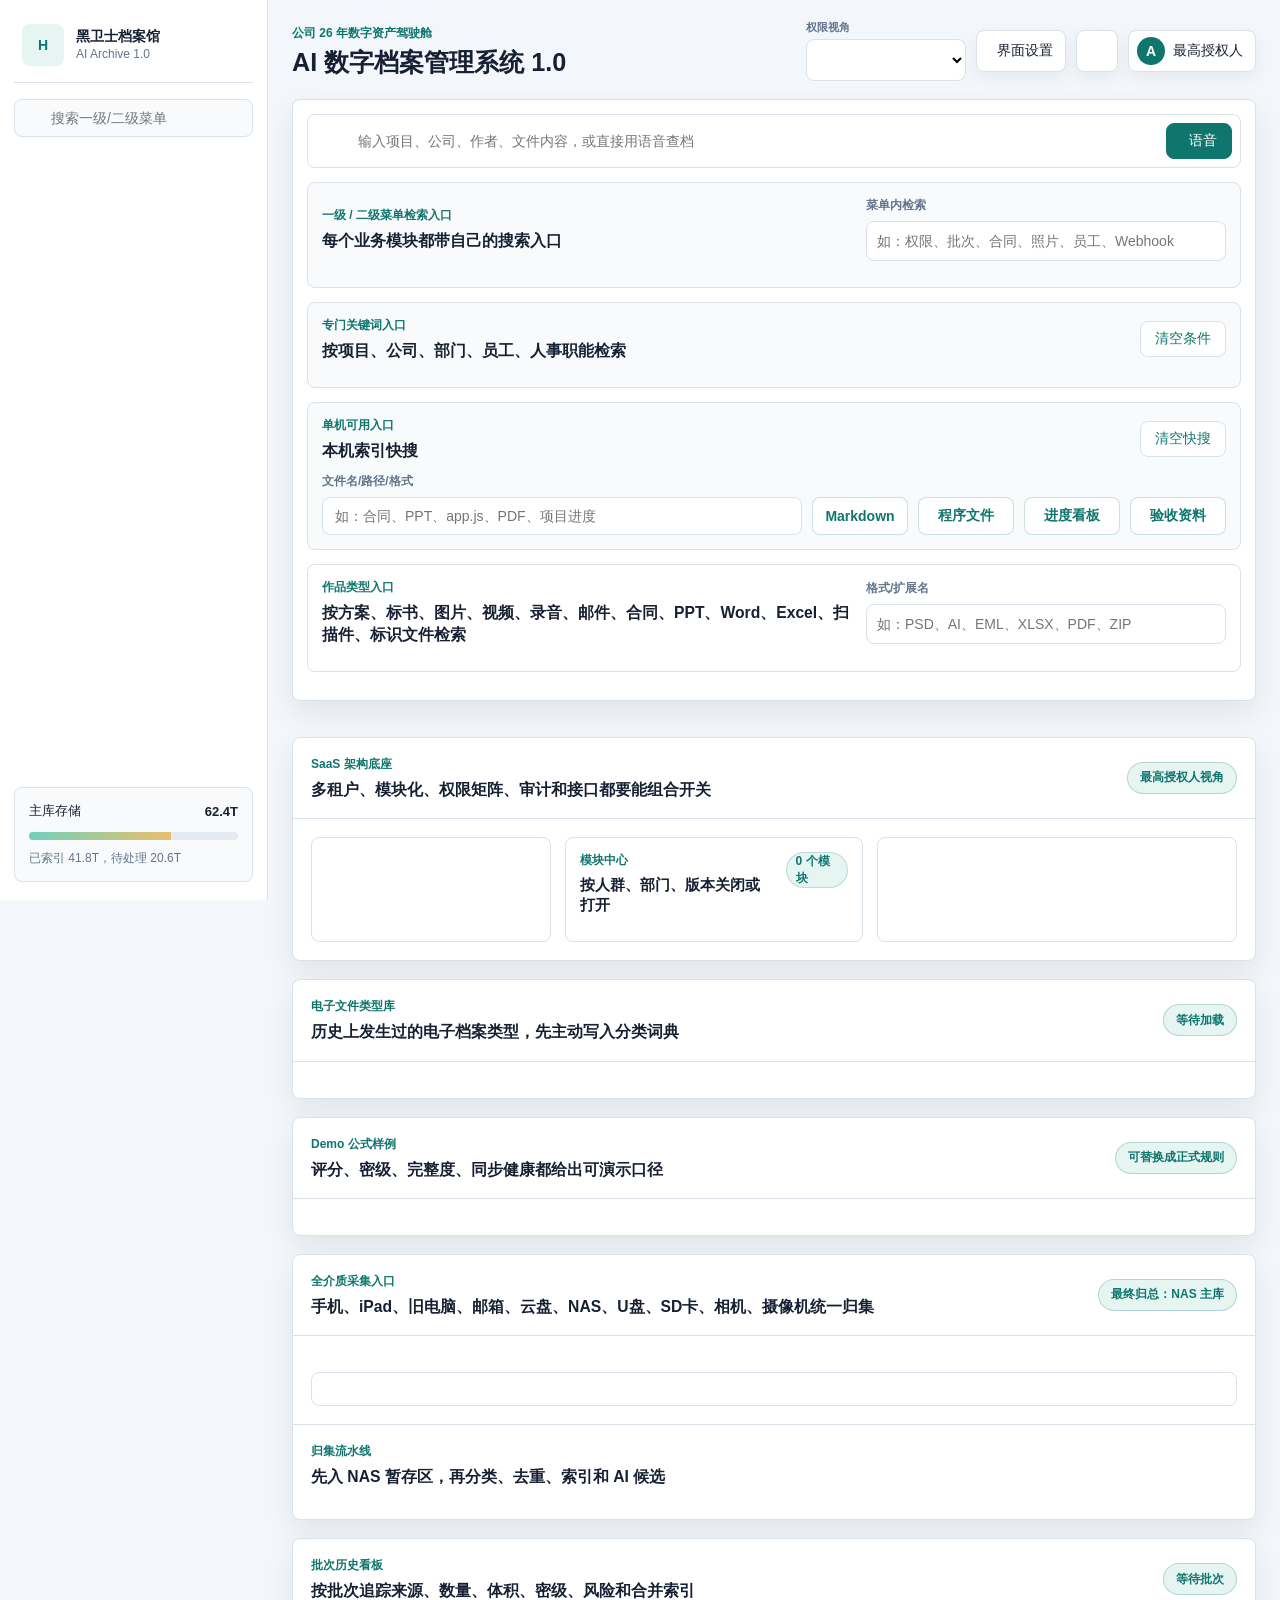
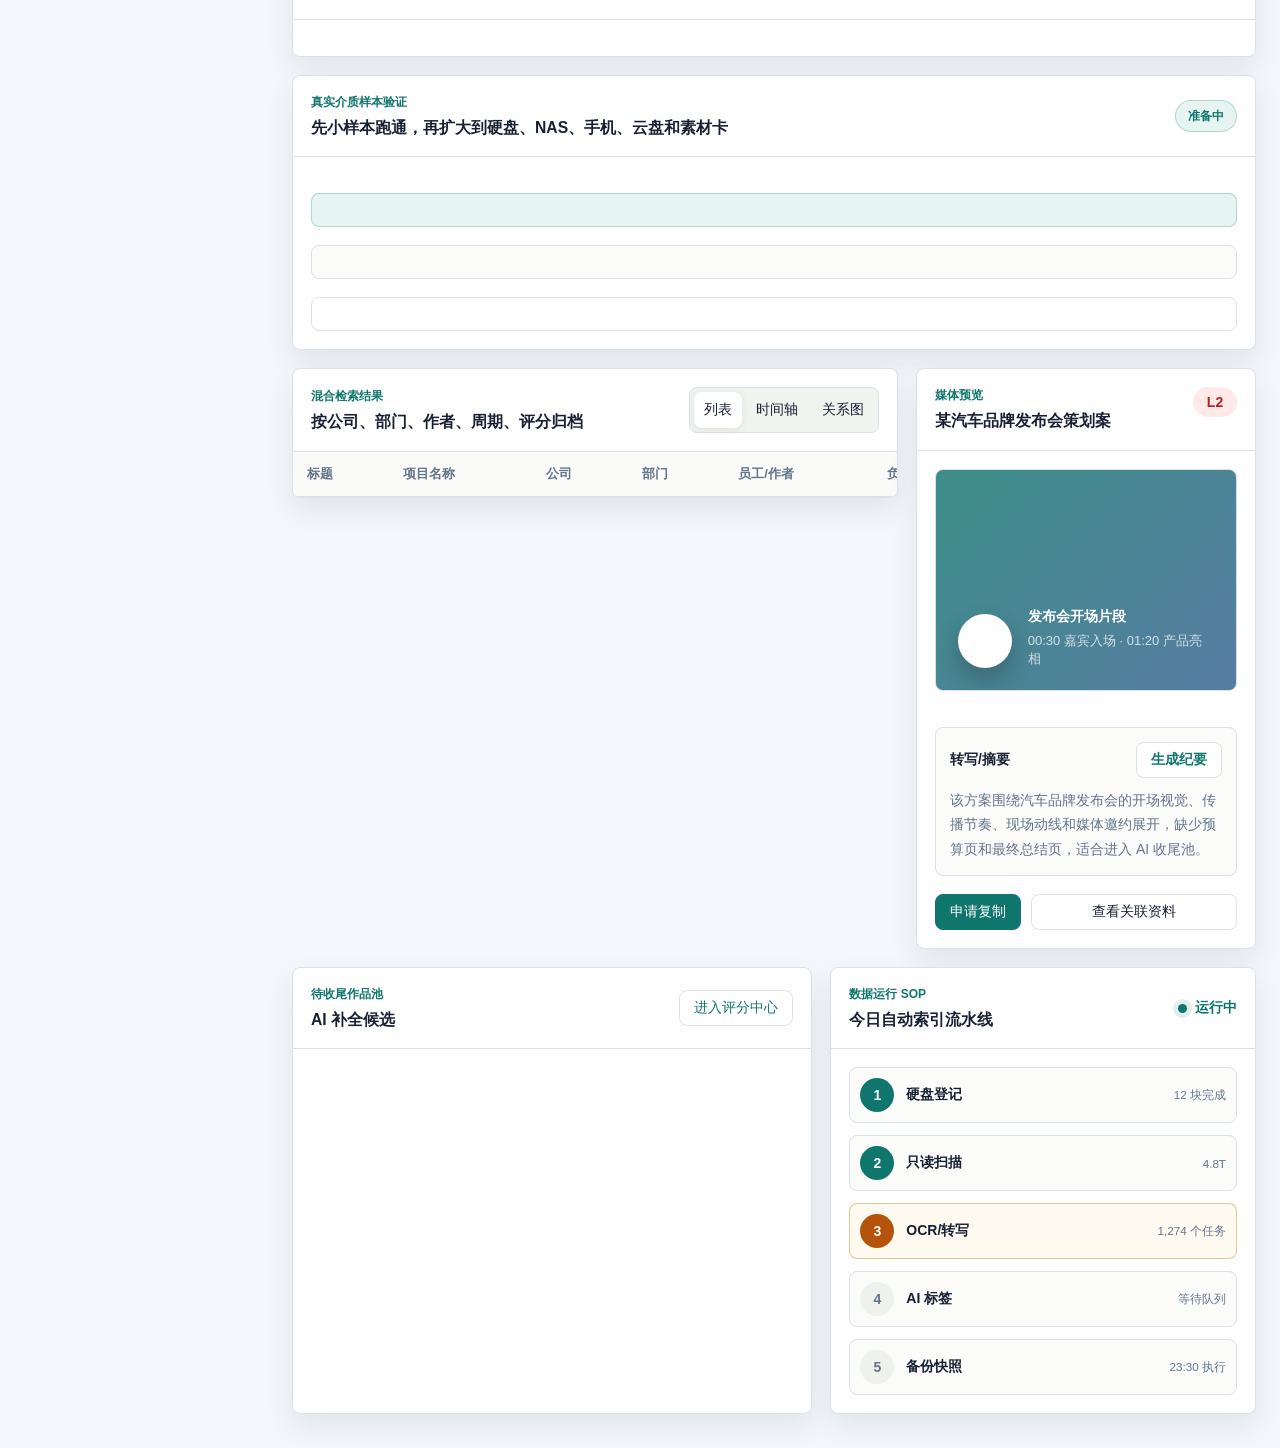
==== 界面原型-v1/index.html @ 16769f60 "Upgrade archive demo SaaS UI" ====
<!doctype html>
<html lang="zh-CN">
  <head>
    <meta charset="UTF-8" />
    <meta name="viewport" content="width=device-width, initial-scale=1.0" />
    <title>黑卫士 AI 数字档案管理系统 1.0</title>
    <link rel="stylesheet" href="./styles.css" />
    <script src="./local-icons.js" defer></script>
    <script src="./archive-config.js" defer></script>
    <script src="./archive-data.js" defer></script>
    <script src="./archive-index-data.js" defer></script>
    <script src="./archive-batch-data.js" defer></script>
    <script src="./archive-batch-history-data.js" defer></script>
    <script src="./archive-merged-index-data.js" defer></script>
    <script src="./app.js" defer></script>
  </head>
  <body>
    <div class="app-shell">
      <aside class="sidebar" aria-label="主菜单">
        <div class="brand">
          <div class="brand-mark">H</div>
          <div>
            <strong>黑卫士档案馆</strong>
            <span>AI Archive 1.0</span>
          </div>
        </div>

        <label class="sidebar-search" aria-label="菜单检索">
          <i data-lucide="search"></i>
          <input id="menuSearchInput" type="search" placeholder="搜索一级/二级菜单" />
        </label>

        <nav id="navList" class="nav-list" aria-label="系统一级菜单"></nav>

        <div class="storage-panel">
          <div class="storage-line">
            <span>主库存储</span>
            <strong>62.4T</strong>
          </div>
          <div class="meter">
            <span style="width: 68%"></span>
          </div>
          <p>已索引 41.8T，待处理 20.6T</p>
        </div>
      </aside>

      <main class="main">
        <header class="topbar">
          <div>
            <p class="eyebrow">公司 26 年数字资产驾驶舱</p>
            <h1>AI 数字档案管理系统 1.0</h1>
          </div>
          <div class="top-actions">
            <label class="role-switch">
              <span>权限视角</span>
              <select id="roleSelect" aria-label="权限视角"></select>
            </label>
            <button id="appearanceToggle" class="tool-button" type="button" aria-expanded="false" aria-controls="appearancePanel">
              <i data-lucide="palette"></i>
              <span>界面设置</span>
            </button>
            <button class="icon-button" type="button" aria-label="通知">
              <i data-lucide="bell"></i>
            </button>
            <button class="user-chip" type="button">
              <span class="avatar">A</span>
              <span id="activeRoleName">最高授权人</span>
            </button>
          </div>
        </header>

        <section id="appearancePanel" class="appearance-panel" hidden aria-label="界面设置">
          <div class="settings-block color-settings">
            <div>
              <p class="eyebrow">颜色调色盘</p>
              <h2>主题、字体、字号可自由组合</h2>
            </div>
            <div id="paletteRow" class="palette-row"></div>
          </div>

          <div class="settings-block custom-colors">
            <label class="color-field">
              <span>主色</span>
              <input id="accentColorInput" type="color" value="#0f766e" />
            </label>
            <label class="color-field">
              <span>侧栏</span>
              <input id="sidebarColorInput" type="color" value="#ffffff" />
            </label>
            <label class="color-field">
              <span>背景</span>
              <input id="pageColorInput" type="color" value="#f3f6fa" />
            </label>
          </div>

          <div class="settings-block typography-settings">
            <label class="select-field">
              <span>字体</span>
              <select id="fontSelect"></select>
            </label>
            <label class="range-field">
              <span>字号 <strong id="fontSizeValue">15px</strong></span>
              <input id="fontSizeRange" type="range" min="13" max="18" value="15" />
            </label>
            <button id="resetAppearance" class="secondary-action" type="button">恢复默认</button>
          </div>
        </section>

        <section class="command-center" aria-label="智能检索">
          <div class="search-box">
            <i data-lucide="search"></i>
            <input
              id="searchInput"
              type="search"
              placeholder="输入项目、公司、作者、文件内容，或直接用语音查档"
              aria-label="智能检索"
            />
            <button id="voiceButton" class="voice-button" type="button" aria-label="语音检索">
              <i data-lucide="mic"></i>
              <span>语音</span>
            </button>
          </div>

          <div class="menu-search-panel" aria-label="一级二级菜单检索">
            <div class="keyword-title">
              <div>
                <p class="eyebrow">一级 / 二级菜单检索入口</p>
                <h2>每个业务模块都带自己的搜索入口</h2>
              </div>
              <label class="format-search">
                <span>菜单内检索</span>
                <input id="sectionSearchInput" type="search" placeholder="如：权限、批次、合同、照片、员工、Webhook" />
              </label>
            </div>
            <div id="secondaryMenuGrid" class="secondary-menu-grid"></div>
          </div>

          <div class="keyword-panel" aria-label="项目、公司、部门、员工关键词检索">
            <div class="keyword-title">
              <div>
                <p class="eyebrow">专门关键词入口</p>
                <h2>按项目、公司、部门、员工、人事职能检索</h2>
              </div>
              <button id="clearFieldSearch" class="text-button" type="button">清空条件</button>
            </div>
            <div id="keywordGrid" class="keyword-grid"></div>
          </div>

          <div class="local-search-panel" aria-label="本机索引快搜">
            <div class="keyword-title">
              <div>
                <p class="eyebrow">单机可用入口</p>
                <h2>本机索引快搜</h2>
              </div>
              <button id="clearLocalSearch" class="text-button" type="button">清空快搜</button>
            </div>
            <div class="local-search-grid">
              <label class="local-search-box">
                <span>文件名/路径/格式</span>
                <input id="localIndexSearchInput" type="search" placeholder="如：合同、PPT、app.js、PDF、项目进度" />
              </label>
              <button class="local-shortcut" type="button" data-local-query="md">Markdown</button>
              <button class="local-shortcut" type="button" data-local-query="js">程序文件</button>
              <button class="local-shortcut" type="button" data-local-query="项目进度">进度看板</button>
              <button class="local-shortcut" type="button" data-local-query="验收">验收资料</button>
            </div>
          </div>

          <div class="type-panel" aria-label="作品类型和文件格式检索">
            <div class="keyword-title">
              <div>
                <p class="eyebrow">作品类型入口</p>
                <h2>按方案、标书、图片、视频、录音、邮件、合同、PPT、Word、Excel、扫描件、标识文件检索</h2>
              </div>
              <label class="format-search">
                <span>格式/扩展名</span>
                <input id="formatInput" type="search" placeholder="如：PSD、AI、EML、XLSX、PDF、ZIP" />
              </label>
            </div>
            <div id="typeChipRow" class="type-chip-row" aria-label="作品类型筛选"></div>
          </div>

          <div id="quickFilterRow" class="filter-row" aria-label="筛选条件"></div>
        </section>

        <section id="metricGrid" class="metric-grid" aria-label="资产概览"></section>

        <section class="saas-console workspace-panel" aria-label="SaaS平台底座">
          <div class="panel-heading">
            <div>
              <p class="eyebrow">SaaS 架构底座</p>
              <h2>多租户、模块化、权限矩阵、审计和接口都要能组合开关</h2>
            </div>
            <span id="roleScopeBadge" class="nas-target">最高授权人视角</span>
          </div>
          <div class="saas-layout">
            <div class="role-summary" id="roleSummary"></div>
            <div class="module-center">
              <div class="section-mini-head">
                <div>
                  <p class="eyebrow">模块中心</p>
                  <h3>按人群、部门、版本关闭或打开</h3>
                </div>
                <span id="moduleSummary">0 个模块</span>
              </div>
              <div id="moduleToggleGrid" class="module-toggle-grid"></div>
            </div>
            <div class="permission-matrix" id="permissionMatrix"></div>
          </div>
        </section>

        <section class="workspace-panel file-type-panel" aria-label="电子文件类型库">
          <div class="panel-heading">
            <div>
              <p class="eyebrow">电子文件类型库</p>
              <h2>历史上发生过的电子档案类型，先主动写入分类词典</h2>
            </div>
            <span id="fileTypeCount" class="nas-target">等待加载</span>
          </div>
          <div id="fileTypeLibrary" class="file-type-library"></div>
        </section>

        <section class="workspace-panel formula-panel" aria-label="演示公式样例">
          <div class="panel-heading">
            <div>
              <p class="eyebrow">Demo 公式样例</p>
              <h2>评分、密级、完整度、同步健康都给出可演示口径</h2>
            </div>
            <span class="nas-target">可替换成正式规则</span>
          </div>
          <div id="formulaDemoGrid" class="formula-demo-grid"></div>
        </section>

        <section class="workspace-panel intake-panel" aria-label="多源采集入口">
          <div class="panel-heading">
            <div>
              <p class="eyebrow">全介质采集入口</p>
              <h2>手机、iPad、旧电脑、邮箱、云盘、NAS、U盘、SD卡、相机、摄像机统一归集</h2>
            </div>
            <span class="nas-target">最终归总：NAS 主库</span>
          </div>
          <div id="intakeSourceGrid" class="intake-source-grid"></div>
          <div id="intakeSelected" class="intake-selected" aria-live="polite"></div>
          <div class="intake-flow">
            <div>
              <p class="eyebrow">归集流水线</p>
              <h2>先入 NAS 暂存区，再分类、去重、索引和 AI 候选</h2>
            </div>
            <div id="intakeWorkflow" class="intake-workflow"></div>
          </div>
        </section>

        <section class="workspace-panel batch-history-panel" aria-label="扫描批次历史">
          <div class="panel-heading">
            <div>
              <p class="eyebrow">批次历史看板</p>
              <h2>按批次追踪来源、数量、体积、密级、风险和合并索引</h2>
            </div>
            <span id="batchHistoryStatus" class="nas-target">等待批次</span>
          </div>
          <div id="batchHistoryList" class="batch-history-list"></div>
        </section>

        <section class="workspace-panel validation-panel" aria-label="真实介质样本验证">
          <div class="panel-heading">
            <div>
              <p class="eyebrow">真实介质样本验证</p>
              <h2>先小样本跑通，再扩大到硬盘、NAS、手机、云盘和素材卡</h2>
            </div>
            <span id="sampleValidationStatus" class="nas-target">准备中</span>
          </div>
          <div id="sampleValidationList" class="sample-validation-list"></div>
          <div id="sampleValidationForm" class="sample-validation-form"></div>
          <div id="samplePreflightList" class="sample-preflight-list"></div>
          <div id="sampleDecisionList" class="sample-decision-list"></div>
        </section>

        <div class="content-grid">
          <section class="workspace-panel archive-panel" aria-label="档案检索结果">
            <div class="panel-heading">
              <div>
                <p class="eyebrow">混合检索结果</p>
                <h2>按公司、部门、作者、周期、评分归档</h2>
              </div>
              <div class="segmented">
                <button class="active" type="button">列表</button>
                <button type="button">时间轴</button>
                <button type="button">关系图</button>
              </div>
            </div>

            <div class="table-wrap">
              <table class="archive-table">
                <thead>
                  <tr>
                    <th>标题</th>
                    <th>项目名称</th>
                    <th>公司</th>
                    <th>部门</th>
                    <th>员工/作者</th>
                    <th>负责人</th>
                    <th>职能</th>
                    <th>周期</th>
                    <th>作品类型</th>
                    <th>格式</th>
                    <th>状态</th>
                    <th>评分</th>
                    <th>密级</th>
                  </tr>
                </thead>
                <tbody id="resultBody"></tbody>
              </table>
            </div>
          </section>

          <aside class="workspace-panel preview-panel" aria-label="媒体预览">
            <div class="panel-heading compact">
              <div>
                <p class="eyebrow">媒体预览</p>
                <h2 id="previewTitle">某汽车品牌发布会策划案</h2>
              </div>
              <span id="previewLevel" class="level-pill">L2</span>
            </div>

            <div id="previewFrame" class="preview-frame video-preview">
              <div class="video-stage">
                <button id="playButton" class="play-button" type="button" aria-label="播放预览">
                  <i data-lucide="play"></i>
                </button>
                <div>
                  <strong>发布会开场片段</strong>
                  <span>00:30 嘉宾入场 · 01:20 产品亮相</span>
                </div>
              </div>
            </div>

            <div class="preview-meta" id="previewMeta"></div>

            <div class="transcript-box">
              <div class="transcript-title">
                <span>转写/摘要</span>
                <button class="text-button" type="button">生成纪要</button>
              </div>
              <p id="previewSummary">
                该方案围绕汽车品牌发布会的开场视觉、传播节奏、现场动线和媒体邀约展开，缺少预算页和最终总结页，适合进入 AI 收尾池。
              </p>
            </div>

            <div id="permissionStrip" class="permission-strip">
              <button class="primary-action" type="button">申请复制</button>
              <button class="secondary-action" type="button">查看关联资料</button>
            </div>
          </aside>
        </div>

        <section class="lower-grid" aria-label="工作队列">
          <article class="workspace-panel finish-panel">
            <div class="panel-heading">
              <div>
                <p class="eyebrow">待收尾作品池</p>
                <h2>AI 补全候选</h2>
              </div>
              <button class="text-button" type="button">进入评分中心</button>
            </div>
            <div id="finishList" class="finish-list"></div>
          </article>

          <article class="workspace-panel pipeline-panel">
            <div class="panel-heading">
              <div>
                <p class="eyebrow">数据运行 SOP</p>
                <h2>今日自动索引流水线</h2>
              </div>
              <span class="status-dot">运行中</span>
            </div>
            <div class="pipeline">
              <div class="pipe-step done">
                <span>1</span>
                <strong>硬盘登记</strong>
                <small>12 块完成</small>
              </div>
              <div class="pipe-step done">
                <span>2</span>
                <strong>只读扫描</strong>
                <small>4.8T</small>
              </div>
              <div class="pipe-step current">
                <span>3</span>
                <strong>OCR/转写</strong>
                <small>1,274 个任务</small>
              </div>
              <div class="pipe-step">
                <span>4</span>
                <strong>AI 标签</strong>
                <small>等待队列</small>
              </div>
              <div class="pipe-step">
                <span>5</span>
                <strong>备份快照</strong>
                <small>23:30 执行</small>
              </div>
            </div>
          </article>
        </section>
      </main>
    </div>
  </body>
</html>
---- 界面原型-v1/styles.css ----
:root {
  color-scheme: light;
  --font-ui: "Microsoft YaHei", "PingFang SC", "Noto Sans CJK SC", Arial, sans-serif;
  --font-size-base: 14px;
  --ink: #172033;
  --muted: #64748b;
  --line: #d9e1ea;
  --page: #f3f6fa;
  --panel: #ffffff;
  --sidebar: #ffffff;
  --sidebar-2: #edf7f5;
  --teal: #0f766e;
  --teal-rgb: 15, 118, 110;
  --teal-soft: #e6f5f2;
  --amber: #b45309;
  --amber-rgb: 180, 83, 9;
  --amber-soft: #fff4df;
  --red: #b91c1c;
  --red-soft: #ffe9e9;
  --blue: #2563eb;
  --blue-soft: #eaf1ff;
  --green: #16803c;
  --green-soft: #e8f7ee;
  --shadow: 0 12px 28px rgba(25, 34, 50, 0.08);
  --radius: 8px;
  font-family: var(--font-ui);
  font-size: var(--font-size-base);
}

* {
  box-sizing: border-box;
}

html {
  min-width: 320px;
  background: var(--page);
}

body {
  min-height: 100vh;
  margin: 0;
  color: var(--ink);
  background: var(--page);
  font-size: var(--font-size-base);
}

button,
input,
select {
  font: inherit;
}

button {
  cursor: pointer;
}

.app-shell {
  display: grid;
  grid-template-columns: 268px minmax(0, 1fr);
  min-height: 100vh;
}

.sidebar {
  position: sticky;
  top: 0;
  display: flex;
  flex-direction: column;
  gap: 16px;
  height: 100vh;
  padding: 18px 14px;
  color: var(--ink);
  background: var(--sidebar);
  border-right: 1px solid var(--line);
}

.brand {
  display: flex;
  align-items: center;
  gap: 12px;
  min-height: 48px;
  padding: 6px 8px 16px;
  border-bottom: 1px solid var(--line);
}

.brand-mark {
  display: grid;
  width: 42px;
  height: 42px;
  place-items: center;
  color: var(--teal);
  font-weight: 800;
  background: var(--teal-soft);
  border-radius: 8px;
}

.brand strong,
.brand span {
  display: block;
  line-height: 1.35;
}

.brand span {
  color: var(--muted);
  font-size: 12px;
}

.sidebar-search {
  display: grid;
  grid-template-columns: 18px minmax(0, 1fr);
  gap: 8px;
  align-items: center;
  min-height: 38px;
  padding: 0 10px;
  background: #f8fafc;
  border: 1px solid var(--line);
  border-radius: 8px;
}

.sidebar-search svg {
  width: 16px;
  height: 16px;
  color: var(--muted);
}

.sidebar-search input {
  min-width: 0;
  height: 36px;
  padding: 0;
  background: transparent;
  border: 0;
  outline: 0;
}

.nav-list {
  display: grid;
  gap: 7px;
}

.nav-item {
  display: grid;
  grid-template-columns: 24px minmax(0, 1fr);
  align-items: center;
  gap: 10px;
  width: 100%;
  min-height: 48px;
  padding: 6px 10px;
  color: #334155;
  text-align: left;
  background: transparent;
  border: 1px solid transparent;
  border-radius: 8px;
}

.nav-item svg,
.icon-button svg,
.tool-button svg,
.voice-button svg,
.play-button svg {
  width: 18px;
  height: 18px;
  flex: 0 0 auto;
}

.nav-item svg {
  color: var(--teal);
  background: var(--teal-soft);
  border-radius: 7px;
  padding: 3px;
}

.nav-item span,
.nav-item small {
  min-width: 0;
  overflow: hidden;
  text-overflow: ellipsis;
  white-space: nowrap;
}

.nav-item small {
  grid-column: 2;
  color: var(--muted);
  font-size: 11px;
}

.nav-item:hover,
.nav-item.active {
  color: #0f4f49;
  background: var(--sidebar-2);
  border-color: #c9e6e0;
}

.storage-panel {
  margin-top: auto;
  padding: 14px;
  background: #f8fafc;
  border: 1px solid var(--line);
  border-radius: 8px;
}

.storage-line {
  display: flex;
  align-items: center;
  justify-content: space-between;
  gap: 10px;
  font-size: 13px;
}

.meter {
  height: 8px;
  margin: 12px 0 10px;
  overflow: hidden;
  background: #e5eaf0;
  border-radius: 999px;
}

.meter span {
  display: block;
  height: 100%;
  background: linear-gradient(90deg, #70d0bd, #e9bf6b);
}

.storage-panel p {
  margin: 0;
  color: var(--muted);
  font-size: 12px;
}

.main {
  min-width: 0;
  padding: 20px 24px 34px;
}

.topbar,
.panel-heading,
.top-actions,
.filter-row,
.keyword-title,
.permission-strip,
.transcript-title,
.preview-meta,
.segmented,
.status-dot,
.user-chip {
  display: flex;
  align-items: center;
}

.topbar {
  justify-content: space-between;
  gap: 24px;
  margin-bottom: 18px;
}

.eyebrow {
  margin: 0 0 6px;
  color: var(--teal);
  font-size: 12px;
  font-weight: 700;
  letter-spacing: 0;
}

h1,
h2 {
  margin: 0;
  letter-spacing: 0;
}

h1 {
  font-size: clamp(24px, calc(var(--font-size-base) * 1.8), 32px);
  line-height: 1.15;
}

h2 {
  font-size: calc(var(--font-size-base) * 1.12);
  line-height: 1.35;
}

.top-actions {
  gap: 10px;
  flex: 0 0 auto;
}

.role-switch {
  display: grid;
  gap: 4px;
  min-width: 160px;
}

.role-switch span {
  color: var(--muted);
  font-size: 11px;
  font-weight: 800;
}

.role-switch select {
  height: 42px;
  padding: 0 10px;
  background: var(--panel);
  border: 1px solid var(--line);
  border-radius: 8px;
}

.icon-button,
.tool-button,
.user-chip {
  height: 42px;
  color: var(--ink);
  background: var(--panel);
  border: 1px solid var(--line);
  border-radius: 8px;
  box-shadow: 0 6px 16px rgba(25, 35, 31, 0.06);
}

.icon-button {
  display: grid;
  width: 42px;
  place-items: center;
}

.tool-button {
  display: inline-flex;
  align-items: center;
  gap: 8px;
  padding: 0 12px;
}

.user-chip {
  gap: 8px;
  padding: 0 12px 0 8px;
}

.appearance-panel {
  display: grid;
  grid-template-columns: minmax(0, 1.2fr) minmax(220px, 0.8fr) minmax(300px, 1fr);
  gap: 14px;
  margin: 0 0 18px;
  padding: 14px;
  background: rgba(255, 255, 255, 0.94);
  border: 1px solid var(--line);
  border-radius: var(--radius);
  box-shadow: var(--shadow);
}

.appearance-panel[hidden] {
  display: none;
}

.settings-block {
  min-width: 0;
  padding: 12px;
  background: #fbfcf9;
  border: 1px solid var(--line);
  border-radius: 8px;
}

.palette-row,
.custom-colors,
.typography-settings {
  display: flex;
  align-items: center;
  gap: 10px;
}

.palette-row {
  flex-wrap: wrap;
  margin-top: 10px;
}

.palette-button {
  display: inline-flex;
  align-items: center;
  gap: 8px;
  min-height: 36px;
  padding: 0 10px;
  color: var(--ink);
  background: #fff;
  border: 1px solid var(--line);
  border-radius: 8px;
}

.palette-button.active {
  color: var(--teal);
  background: var(--teal-soft);
  border-color: rgba(var(--teal-rgb), 0.3);
}

.swatch {
  display: block;
  width: 16px;
  height: 16px;
  border: 1px solid rgba(0, 0, 0, 0.12);
  border-radius: 50%;
}

.custom-colors,
.typography-settings {
  flex-wrap: wrap;
  height: 100%;
}

.color-field,
.select-field,
.range-field {
  display: grid;
  gap: 7px;
  min-width: 0;
}

.color-field span,
.select-field span,
.range-field span {
  color: var(--muted);
  font-size: 12px;
  font-weight: 800;
}

.color-field input {
  width: 48px;
  height: 40px;
  padding: 2px;
  background: #fff;
  border: 1px solid var(--line);
  border-radius: 8px;
}

.select-field {
  flex: 1 1 150px;
}

.select-field select {
  width: 100%;
  height: 40px;
  padding: 0 10px;
  color: var(--ink);
  background: #fff;
  border: 1px solid var(--line);
  border-radius: 8px;
}

.range-field {
  flex: 1 1 140px;
}

.range-field input {
  width: 100%;
  accent-color: var(--teal);
}

.avatar {
  display: grid;
  width: 28px;
  height: 28px;
  place-items: center;
  color: #fff;
  font-weight: 700;
  background: var(--teal);
  border-radius: 50%;
}

.command-center,
.workspace-panel,
.metric {
  background: var(--panel);
  border: 1px solid var(--line);
  border-radius: var(--radius);
  box-shadow: var(--shadow);
}

.command-center {
  display: grid;
  gap: 14px;
  padding: 14px;
}

.search-box {
  display: grid;
  grid-template-columns: 22px minmax(0, 1fr) auto;
  align-items: center;
  min-height: 54px;
  padding: 0 8px 0 16px;
  background: #ffffff;
  border: 1px solid var(--line);
  border-radius: 8px;
}

.search-box input {
  width: 100%;
  min-width: 0;
  padding: 0 12px;
  color: var(--ink);
  background: transparent;
  border: 0;
  outline: 0;
}

.voice-button,
.primary-action,
.secondary-action,
.text-button,
.filter-chip,
.segmented button {
  min-height: 36px;
  border-radius: 8px;
}

.voice-button {
  display: inline-flex;
  align-items: center;
  gap: 8px;
  padding: 0 14px;
  color: #fff;
  background: var(--teal);
  border: 1px solid var(--teal);
}

.voice-button.listening {
  background: var(--red);
  border-color: var(--red);
}

.filter-row {
  flex-wrap: wrap;
  gap: 8px;
}

.keyword-panel,
.local-search-panel,
.type-panel,
.menu-search-panel {
  display: grid;
  gap: 12px;
  padding: 14px;
  background: #f8fafc;
  border: 1px solid var(--line);
  border-radius: 8px;
}

.keyword-title {
  justify-content: space-between;
  gap: 16px;
}

.keyword-grid {
  display: grid;
  grid-template-columns: repeat(4, minmax(0, 1fr));
  gap: 10px;
}

.type-panel {
  background: #ffffff;
}

.local-search-panel {
  background: #f8fbfb;
}

.local-search-grid {
  display: grid;
  grid-template-columns: minmax(220px, 1fr) repeat(4, minmax(96px, auto));
  gap: 10px;
  align-items: end;
}

.local-search-box {
  display: grid;
  gap: 7px;
  min-width: 0;
}

.local-search-box span {
  color: var(--muted);
  font-size: 12px;
  font-weight: 800;
}

.local-search-box input {
  width: 100%;
  min-height: 38px;
  padding: 0 12px;
  color: var(--ink);
  background: #ffffff;
  border: 1px solid var(--line);
  border-radius: 8px;
  outline: 0;
}

.local-shortcut {
  min-height: 38px;
  padding: 0 12px;
  color: var(--teal);
  background: #ffffff;
  border: 1px solid rgba(var(--teal-rgb), 0.22);
  border-radius: 8px;
  font-weight: 800;
}

.local-shortcut.active,
.local-shortcut:hover {
  color: #ffffff;
  background: var(--teal);
}

.type-chip-row {
  display: grid;
  grid-template-columns: repeat(5, minmax(0, 1fr));
  gap: 8px;
}

.type-chip {
  display: inline-flex;
  align-items: center;
  justify-content: flex-start;
  gap: 7px;
  min-width: 0;
  min-height: 52px;
  padding: 0 9px;
  color: var(--ink);
  background: #ffffff;
  border: 1px solid var(--line);
  border-radius: 8px;
}

.type-chip svg {
  width: 16px;
  height: 16px;
  flex: 0 0 auto;
}

.type-chip span {
  min-width: 0;
  overflow: visible;
  overflow-wrap: anywhere;
  text-overflow: clip;
  white-space: normal;
  word-break: break-word;
  line-height: 1.25;
}

.type-chip.active {
  color: var(--teal);
  background: var(--teal-soft);
  border-color: rgba(18, 117, 111, 0.28);
}

.field-search,
.format-search {
  display: grid;
  gap: 7px;
  min-width: 0;
}

.field-search span,
.format-search span {
  color: var(--muted);
  font-size: 12px;
  font-weight: 800;
}

.format-search {
  width: min(360px, 100%);
  flex: 0 0 auto;
}

.field-search input,
.format-search input {
  width: 100%;
  min-width: 0;
  height: 40px;
  padding: 0 10px;
  color: var(--ink);
  background: #ffffff;
  border: 1px solid var(--line);
  border-radius: 8px;
  outline: 0;
}

.field-search input:focus,
.format-search input:focus {
  border-color: rgba(18, 117, 111, 0.55);
  box-shadow: 0 0 0 4px rgba(18, 117, 111, 0.1);
}

.filter-chip,
.segmented button,
.text-button,
.secondary-action {
  color: var(--ink);
  background: #fff;
  border: 1px solid var(--line);
}

.filter-chip {
  padding: 0 12px;
}

.filter-chip.active {
  color: var(--teal);
  background: var(--teal-soft);
  border-color: rgba(18, 117, 111, 0.25);
}

.metric-grid {
  display: grid;
  grid-template-columns: repeat(4, minmax(0, 1fr));
  gap: 14px;
  margin: 18px 0;
}

.metric {
  min-height: 116px;
  padding: 18px;
}

.metric span,
.metric small {
  display: block;
  color: var(--muted);
}

.metric strong {
  display: block;
  margin: 8px 0 10px;
  font-size: 28px;
  line-height: 1;
}

.secondary-menu-grid {
  display: grid;
  grid-template-columns: repeat(3, minmax(0, 1fr));
  gap: 12px;
}

.secondary-menu-card,
.role-summary,
.module-center,
.permission-matrix,
.file-type-group,
.formula-card {
  min-width: 0;
  padding: 14px;
  background: #ffffff;
  border: 1px solid var(--line);
  border-radius: 8px;
}

.secondary-menu-card {
  display: grid;
  gap: 12px;
}

.secondary-menu-card h3,
.section-mini-head h3,
.file-type-group h3,
.formula-card h3 {
  margin: 0;
  font-size: 15px;
  line-height: 1.35;
}

.mini-search {
  display: grid;
  grid-template-columns: 18px minmax(0, 1fr);
  gap: 8px;
  align-items: center;
  min-height: 36px;
  padding: 0 10px;
  background: #f8fafc;
  border: 1px solid var(--line);
  border-radius: 8px;
}

.mini-search svg {
  width: 16px;
  height: 16px;
  color: var(--muted);
}

.mini-search input {
  min-width: 0;
  height: 34px;
  padding: 0;
  background: transparent;
  border: 0;
  outline: 0;
}

.secondary-chip-row {
  display: flex;
  flex-wrap: wrap;
  gap: 7px;
}

.secondary-chip-row button,
.file-type-group button {
  min-height: 30px;
  padding: 0 9px;
  color: var(--teal);
  background: var(--teal-soft);
  border: 1px solid rgba(var(--teal-rgb), 0.22);
  border-radius: 999px;
  font-size: 12px;
  font-weight: 800;
}

.saas-console,
.file-type-panel,
.formula-panel {
  margin: 18px 0;
}

.saas-layout {
  display: grid;
  grid-template-columns: minmax(240px, 0.8fr) minmax(0, 1.2fr) minmax(360px, 1fr);
  gap: 14px;
  padding: 18px;
}

.section-mini-head {
  display: flex;
  justify-content: space-between;
  gap: 12px;
  align-items: flex-start;
  margin-bottom: 12px;
}

.section-mini-head span {
  display: inline-flex;
  min-height: 26px;
  align-items: center;
  padding: 0 9px;
  color: var(--teal);
  background: var(--teal-soft);
  border: 1px solid rgba(var(--teal-rgb), 0.2);
  border-radius: 999px;
  font-size: 12px;
  font-weight: 800;
}

.role-list {
  display: grid;
  gap: 8px;
  margin-top: 12px;
}

.role-list strong {
  font-size: 13px;
}

.role-list span {
  display: block;
  padding: 8px 10px;
  color: var(--muted);
  background: #f8fafc;
  border: 1px solid var(--line);
  border-radius: 8px;
  line-height: 1.45;
}

.role-list.blocked span {
  color: var(--amber);
  background: var(--amber-soft);
  border-color: #f4d7a7;
}

.module-toggle-grid {
  display: grid;
  grid-template-columns: repeat(2, minmax(0, 1fr));
  gap: 10px;
}

.module-card {
  display: grid;
  gap: 10px;
  min-height: 172px;
  padding: 12px;
  background: #f8fafc;
  border: 1px solid var(--line);
  border-radius: 8px;
}

.module-card.disabled {
  opacity: 0.64;
}

.module-card.limited {
  border-style: dashed;
}

.module-card-head {
  display: flex;
  justify-content: space-between;
  gap: 10px;
  align-items: center;
}

.module-card-head > span {
  display: grid;
  width: 34px;
  height: 34px;
  place-items: center;
  color: var(--teal);
  background: var(--teal-soft);
  border-radius: 8px;
}

.module-card h3 {
  margin: 0;
  font-size: 14px;
}

.module-card p {
  margin: 0;
  color: var(--muted);
  font-size: 12px;
  line-height: 1.55;
}

.module-meta {
  display: flex;
  flex-wrap: wrap;
  gap: 7px;
  align-self: end;
}

.module-meta em {
  padding: 5px 8px;
  color: var(--blue);
  background: var(--blue-soft);
  border-radius: 999px;
  font-size: 12px;
  font-style: normal;
  font-weight: 800;
}

.switch {
  position: relative;
  display: inline-flex;
  width: 42px;
  height: 24px;
}

.switch input {
  position: absolute;
  opacity: 0;
}

.switch i {
  position: absolute;
  inset: 0;
  background: #cbd5e1;
  border-radius: 999px;
}

.switch i::after {
  content: "";
  position: absolute;
  top: 3px;
  left: 3px;
  width: 18px;
  height: 18px;
  background: #ffffff;
  border-radius: 50%;
  box-shadow: 0 1px 4px rgba(15, 23, 42, 0.22);
  transition: transform 0.18s ease;
}

.switch input:checked + i {
  background: var(--teal);
}

.switch input:checked + i::after {
  transform: translateX(18px);
}

.matrix-table-wrap {
  overflow-x: auto;
}

.matrix-table {
  width: 100%;
  min-width: 760px;
  border-collapse: collapse;
  font-size: 12px;
}

.matrix-table th,
.matrix-table td {
  padding: 10px;
  border-bottom: 1px solid var(--line);
  text-align: left;
}

.matrix-table th {
  color: var(--muted);
  background: #f8fafc;
}

.matrix-table .active-role {
  color: var(--teal);
  background: var(--teal-soft);
  font-weight: 900;
}

.file-type-library,
.formula-demo-grid {
  display: grid;
  grid-template-columns: repeat(4, minmax(0, 1fr));
  gap: 12px;
  padding: 18px;
}

.file-type-group {
  display: grid;
  gap: 12px;
}

.file-type-group div {
  display: flex;
  flex-wrap: wrap;
  gap: 7px;
}

.formula-card {
  display: grid;
  gap: 10px;
  min-height: 170px;
}

.formula-card code {
  display: block;
  padding: 10px;
  color: #0f4f49;
  white-space: normal;
  line-height: 1.55;
  background: var(--teal-soft);
  border: 1px solid rgba(var(--teal-rgb), 0.18);
  border-radius: 8px;
}

.formula-card p {
  margin: 0;
  color: var(--muted);
  line-height: 1.6;
}

.intake-panel {
  margin: 18px 0;
}

.nas-target {
  display: inline-flex;
  align-items: center;
  min-height: 32px;
  padding: 0 12px;
  color: var(--teal);
  background: var(--teal-soft);
  border: 1px solid rgba(var(--teal-rgb), 0.24);
  border-radius: 999px;
  font-size: 12px;
  font-weight: 800;
  white-space: nowrap;
}

.intake-source-grid {
  display: grid;
  grid-template-columns: repeat(3, minmax(0, 1fr));
  gap: 12px;
  padding: 18px;
}

.intake-card {
  display: grid;
  grid-template-columns: 42px minmax(0, 1fr);
  gap: 10px 12px;
  min-width: 0;
  padding: 14px;
  color: var(--ink);
  text-align: left;
  background: #fbfcf9;
  border: 1px solid var(--line);
  border-radius: 8px;
}

.intake-card:hover,
.intake-card.active {
  background: var(--teal-soft);
  border-color: rgba(var(--teal-rgb), 0.36);
}

.intake-icon {
  display: grid;
  width: 42px;
  height: 42px;
  place-items: center;
  color: var(--teal);
  background: #ffffff;
  border: 1px solid rgba(var(--teal-rgb), 0.18);
  border-radius: 8px;
}

.intake-icon.large {
  width: 52px;
  height: 52px;
}

.intake-icon svg {
  width: 20px;
  height: 20px;
}

.intake-copy,
.intake-meta,
.intake-detail {
  min-width: 0;
}

.intake-copy {
  display: grid;
  gap: 4px;
}

.intake-copy strong {
  line-height: 1.25;
}

.intake-copy small,
.intake-meta em,
.intake-detail i,
.intake-selected p,
.intake-selected span,
.intake-step small {
  color: var(--muted);
  font-size: 12px;
  font-style: normal;
  line-height: 1.55;
}

.intake-meta {
  grid-column: 1 / -1;
  display: flex;
  flex-wrap: wrap;
  gap: 8px;
  align-items: center;
}

.intake-meta b {
  display: inline-flex;
  min-height: 24px;
  align-items: center;
  padding: 0 8px;
  color: var(--blue);
  background: var(--blue-soft);
  border-radius: 999px;
  font-size: 12px;
}

.intake-detail {
  grid-column: 1 / -1;
  display: grid;
  gap: 4px;
}

.intake-selected {
  margin: 0 18px 18px;
  padding: 16px;
  background: #ffffff;
  border: 1px solid var(--line);
  border-radius: 8px;
}

.intake-selected-main {
  display: grid;
  grid-template-columns: 52px minmax(0, 1fr);
  gap: 12px;
  align-items: center;
}

.intake-selected-main h3 {
  margin: 0 0 6px;
  font-size: calc(var(--font-size-base) * 1.08);
}

.intake-selected-main p {
  margin: 0;
}

.intake-selected-grid {
  display: grid;
  grid-template-columns: repeat(4, minmax(0, 1fr));
  gap: 10px;
  margin-top: 14px;
}

.intake-selected-grid span {
  display: grid;
  gap: 5px;
  min-height: 70px;
  padding: 10px;
  background: #fbfcf9;
  border: 1px solid var(--line);
  border-radius: 8px;
}

.intake-selected-grid b {
  color: var(--ink);
  font-size: 12px;
}

.intake-batch-panel {
  margin-top: 14px;
  padding: 14px;
  background: #fbfcf9;
  border: 1px solid var(--line);
  border-radius: 8px;
}

.intake-batch-head {
  display: flex;
  flex-wrap: wrap;
  gap: 8px;
  align-items: center;
  justify-content: space-between;
  margin-bottom: 10px;
}

.intake-batch-head strong {
  font-size: 14px;
}

.intake-batch-head em {
  display: inline-flex;
  min-height: 24px;
  align-items: center;
  padding: 0 8px;
  color: var(--teal);
  background: var(--teal-soft);
  border-radius: 999px;
  font-size: 12px;
  font-style: normal;
  font-weight: 800;
}

.intake-batch-grid {
  display: grid;
  grid-template-columns: repeat(3, minmax(0, 1fr));
  gap: 10px;
}

.intake-batch-grid span {
  display: grid;
  gap: 5px;
  min-height: 88px;
  padding: 10px;
  color: var(--muted);
  background: #ffffff;
  border: 1px solid var(--line);
  border-radius: 8px;
  font-size: 12px;
  line-height: 1.55;
}

.intake-batch-grid b {
  color: var(--ink);
  font-size: 12px;
}

.intake-flow {
  display: grid;
  gap: 14px;
  padding: 18px;
  border-top: 1px solid var(--line);
}

.batch-history-panel {
  margin: 18px 0;
}

.batch-history-list {
  display: grid;
  grid-template-columns: repeat(2, minmax(0, 1fr));
  gap: 12px;
  padding: 18px;
}

.batch-card,
.batch-empty {
  min-width: 0;
  padding: 14px;
  background: #fbfcf9;
  border: 1px solid var(--line);
  border-radius: 8px;
}

.batch-card.merged {
  background: var(--teal-soft);
  border-color: rgba(var(--teal-rgb), 0.28);
}

.batch-card-head {
  display: flex;
  flex-wrap: wrap;
  gap: 8px;
  align-items: center;
  justify-content: space-between;
  margin-bottom: 10px;
}

.batch-card-head strong {
  line-height: 1.25;
}

.batch-card-head em {
  color: var(--muted);
  font-size: 12px;
  font-style: normal;
}

.batch-card-grid {
  display: grid;
  grid-template-columns: repeat(3, minmax(0, 1fr));
  gap: 8px;
}

.batch-card-grid span {
  display: grid;
  gap: 4px;
  min-height: 64px;
  padding: 9px;
  color: var(--muted);
  background: #ffffff;
  border: 1px solid var(--line);
  border-radius: 8px;
  font-size: 12px;
  line-height: 1.45;
}

.batch-card-grid b {
  color: var(--ink);
}

.batch-card p,
.batch-empty span {
  margin: 10px 0 0;
  color: var(--muted);
  font-size: 12px;
  line-height: 1.55;
}

.validation-panel {
  margin: 18px 0;
}

.sample-validation-list {
  display: grid;
  grid-template-columns: repeat(3, minmax(0, 1fr));
  gap: 12px;
  padding: 18px;
}

.validation-card {
  display: grid;
  grid-template-columns: auto minmax(0, 1fr);
  gap: 12px;
  min-width: 0;
  min-height: 168px;
  padding: 14px;
  background: #fbfcf9;
  border: 1px solid var(--line);
  border-radius: 8px;
}

.validation-step {
  display: grid;
  width: 38px;
  height: 32px;
  place-items: center;
  color: #ffffff;
  background: var(--teal);
  border-radius: 8px;
  font-size: 13px;
  font-weight: 900;
}

.validation-card h3 {
  margin: 0 0 8px;
  font-size: 15px;
}

.validation-card p {
  margin: 0;
  color: var(--muted);
  font-size: 12px;
  line-height: 1.55;
}

.validation-meta {
  display: grid;
  gap: 8px;
  margin-top: 10px;
}

.validation-meta span {
  display: grid;
  gap: 4px;
  padding: 8px;
  color: var(--muted);
  background: #ffffff;
  border: 1px solid var(--line);
  border-radius: 8px;
  font-size: 12px;
  line-height: 1.45;
}

.validation-meta b {
  color: var(--ink);
}

.sample-validation-form {
  margin: 0 18px 18px;
  padding: 16px;
  background: var(--teal-soft);
  border: 1px solid rgba(var(--teal-rgb), 0.24);
  border-radius: 8px;
}

.sample-form-head {
  display: flex;
  flex-wrap: wrap;
  gap: 10px;
  align-items: flex-start;
  justify-content: space-between;
  margin-bottom: 12px;
}

.sample-form-head h3 {
  margin: 4px 0 0;
  font-size: 16px;
}

.sample-form-head span {
  display: inline-flex;
  min-height: 26px;
  align-items: center;
  padding: 0 10px;
  color: var(--teal);
  background: #ffffff;
  border: 1px solid rgba(var(--teal-rgb), 0.28);
  border-radius: 999px;
  font-size: 12px;
  font-weight: 900;
}

.sample-field-grid {
  display: grid;
  grid-template-columns: repeat(4, minmax(0, 1fr));
  gap: 10px;
}

.sample-field-grid span {
  display: grid;
  gap: 5px;
  min-height: 74px;
  padding: 10px;
  color: var(--muted);
  background: #ffffff;
  border: 1px solid rgba(var(--teal-rgb), 0.2);
  border-radius: 8px;
  font-size: 12px;
  line-height: 1.45;
}

.sample-field-grid b {
  color: var(--ink);
}

.sample-preflight-list {
  margin: 0 18px 18px;
  padding: 16px;
  background: #fbfcf9;
  border: 1px solid var(--line);
  border-radius: 8px;
}

.preflight-grid {
  display: grid;
  grid-template-columns: repeat(4, minmax(0, 1fr));
  gap: 10px;
}

.preflight-card {
  display: grid;
  gap: 8px;
  min-height: 132px;
  padding: 12px;
  background: #ffffff;
  border: 1px solid var(--line);
  border-radius: 8px;
}

.preflight-card strong {
  font-size: 14px;
}

.preflight-card p {
  margin: 0;
  color: var(--muted);
  font-size: 12px;
  line-height: 1.55;
}

.preflight-card em {
  align-self: end;
  width: max-content;
  max-width: 100%;
  padding: 5px 8px;
  color: var(--teal);
  background: var(--teal-soft);
  border-radius: 999px;
  font-size: 12px;
  font-style: normal;
  font-weight: 900;
}

.sample-decision-list {
  margin: 0 18px 18px;
  padding: 16px;
  background: #ffffff;
  border: 1px solid var(--line);
  border-radius: 8px;
}

.decision-grid {
  display: grid;
  grid-template-columns: repeat(5, minmax(0, 1fr));
  gap: 10px;
}

.decision-card {
  display: grid;
  gap: 8px;
  min-height: 138px;
  padding: 12px;
  background: #fbfcf9;
  border: 1px solid var(--line);
  border-radius: 8px;
}

.decision-card.go {
  border-color: rgba(37, 130, 91, 0.34);
}

.decision-card.wait {
  border-color: rgba(38, 114, 171, 0.32);
}

.decision-card.hold {
  border-color: rgba(161, 98, 7, 0.34);
}

.decision-card.stop {
  border-color: rgba(185, 28, 28, 0.34);
}

.decision-card strong {
  font-size: 14px;
}

.decision-card p {
  margin: 0;
  color: var(--muted);
  font-size: 12px;
  line-height: 1.55;
}

.decision-card em {
  align-self: end;
  color: var(--ink);
  font-size: 12px;
  font-style: normal;
  font-weight: 900;
}

.intake-workflow {
  display: grid;
  grid-template-columns: repeat(5, minmax(0, 1fr));
  gap: 10px;
}

.intake-step {
  display: grid;
  gap: 8px;
  min-height: 128px;
  padding: 12px;
  background: #fbfcf9;
  border: 1px solid var(--line);
  border-radius: 8px;
}

.intake-step span {
  display: inline-grid;
  width: 34px;
  height: 28px;
  place-items: center;
  color: #ffffff;
  background: var(--teal);
  border-radius: 8px;
  font-weight: 800;
}

.intake-step strong {
  line-height: 1.25;
}

.content-grid {
  display: grid;
  grid-template-columns: minmax(0, 1.7fr) minmax(340px, 0.8fr);
  gap: 18px;
  align-items: start;
}

.workspace-panel {
  min-width: 0;
  overflow: hidden;
}

.panel-heading {
  justify-content: space-between;
  gap: 16px;
  padding: 18px;
  border-bottom: 1px solid var(--line);
}

.panel-heading.compact {
  align-items: flex-start;
}

.segmented {
  flex: 0 0 auto;
  gap: 4px;
  padding: 4px;
  background: #f1f3ef;
  border: 1px solid var(--line);
  border-radius: 8px;
}

.segmented button {
  padding: 0 10px;
  border: 0;
  background: transparent;
}

.segmented button.active {
  background: #fff;
  box-shadow: 0 2px 8px rgba(25, 35, 31, 0.08);
}

.table-wrap {
  overflow-x: auto;
}

.archive-table {
  width: 100%;
  min-width: 1420px;
  border-collapse: collapse;
  font-size: 13px;
}

.archive-table th,
.archive-table td {
  padding: 13px 14px;
  text-align: left;
  white-space: nowrap;
  border-bottom: 1px solid var(--line);
}

.archive-table th {
  color: var(--muted);
  font-weight: 700;
  background: #fafbf8;
}

.archive-table tr {
  cursor: pointer;
}

.archive-table tr:hover,
.archive-table tr.selected {
  background: #eef6f4;
}

.empty-state {
  display: grid;
  min-height: 90px;
  place-items: center;
  color: var(--muted);
}

.title-cell {
  display: grid;
  gap: 4px;
}

.title-cell strong {
  color: var(--ink);
}

.title-cell span {
  color: var(--muted);
  font-size: 12px;
}

.tag {
  display: inline-flex;
  align-items: center;
  min-height: 24px;
  padding: 0 8px;
  color: var(--muted);
  background: #eef1ec;
  border-radius: 999px;
  font-weight: 700;
}

.tag.finish,
.tag.A {
  color: var(--amber);
  background: var(--amber-soft);
}

.tag.classic,
.tag.S {
  color: var(--teal);
  background: var(--teal-soft);
}

.tag.private,
.tag.L3,
.tag.L4,
.tag.L5,
.tag.L6 {
  color: var(--red);
  background: var(--red-soft);
}

.tag.video,
.tag.audio,
.tag.B,
.tag.L1 {
  color: var(--blue);
  background: var(--blue-soft);
}

.tag.L0,
.tag.L2 {
  color: var(--teal);
  background: var(--teal-soft);
}

.level-pill {
  display: inline-grid;
  min-width: 44px;
  min-height: 30px;
  place-items: center;
  color: var(--red);
  font-weight: 800;
  background: var(--red-soft);
  border-radius: 999px;
}

.preview-frame {
  margin: 18px;
  min-height: 220px;
  overflow: hidden;
  border: 1px solid var(--line);
  border-radius: 8px;
}

.video-preview {
  background:
    linear-gradient(135deg, rgba(18, 117, 111, 0.82), rgba(49, 95, 140, 0.82)),
    repeating-linear-gradient(
      90deg,
      rgba(255, 255, 255, 0.08) 0 1px,
      transparent 1px 58px
    );
}

.audio-preview {
  background:
    linear-gradient(135deg, rgba(182, 122, 19, 0.78), rgba(166, 64, 75, 0.75)),
    repeating-linear-gradient(
      0deg,
      rgba(255, 255, 255, 0.13) 0 2px,
      transparent 2px 18px
    );
}

.doc-preview {
  background:
    linear-gradient(135deg, #ffffff, #ecf4f1);
}

.image-preview {
  background:
    linear-gradient(135deg, rgba(49, 95, 140, 0.76), rgba(18, 117, 111, 0.8)),
    linear-gradient(90deg, transparent 0 48%, rgba(255, 255, 255, 0.18) 48% 52%, transparent 52%);
}

.video-stage {
  display: flex;
  align-items: end;
  justify-content: space-between;
  gap: 16px;
  min-height: 220px;
  padding: 22px;
  color: #fff;
}

.video-stage div {
  display: grid;
  gap: 6px;
}

.video-stage span {
  color: rgba(255, 255, 255, 0.76);
  font-size: 13px;
}

.play-button {
  display: grid;
  width: 54px;
  height: 54px;
  place-items: center;
  color: var(--ink);
  background: #fff;
  border: 0;
  border-radius: 50%;
  box-shadow: 0 12px 24px rgba(0, 0, 0, 0.22);
}

.preview-meta {
  flex-wrap: wrap;
  gap: 8px;
  padding: 0 18px 18px;
}

.meta-chip {
  padding: 7px 9px;
  color: var(--muted);
  font-size: 12px;
  background: #f4f6f2;
  border: 1px solid var(--line);
  border-radius: 8px;
}

.transcript-box {
  margin: 0 18px 18px;
  padding: 14px;
  background: #fbfcf9;
  border: 1px solid var(--line);
  border-radius: 8px;
}

.transcript-title {
  justify-content: space-between;
  gap: 10px;
  margin-bottom: 10px;
  font-weight: 800;
}

.transcript-box p {
  margin: 0;
  color: var(--muted);
  line-height: 1.75;
}

.permission-strip {
  gap: 10px;
  padding: 0 18px 18px;
}

.primary-action,
.secondary-action,
.text-button {
  padding: 0 14px;
}

.primary-action {
  color: #fff;
  background: var(--teal);
  border: 1px solid var(--teal);
}

.secondary-action {
  flex: 1;
}

.text-button {
  color: var(--teal);
}

.lower-grid {
  display: grid;
  grid-template-columns: minmax(0, 1.1fr) minmax(0, 0.9fr);
  gap: 18px;
  margin-top: 18px;
}

.finish-list {
  display: grid;
  gap: 10px;
  padding: 14px 18px 18px;
}

.finish-item {
  display: grid;
  grid-template-columns: minmax(0, 1fr) auto;
  gap: 12px;
  padding: 12px;
  background: #fbfcf9;
  border: 1px solid var(--line);
  border-radius: 8px;
}

.finish-item h3 {
  margin: 0 0 8px;
  font-size: 14px;
  line-height: 1.35;
}

.finish-item p {
  margin: 0;
  color: var(--muted);
  font-size: 12px;
  line-height: 1.6;
}

.score-badge {
  display: grid;
  width: 62px;
  height: 62px;
  place-items: center;
  align-self: start;
  font-weight: 800;
  border-radius: 8px;
}

.score-badge.S {
  color: var(--teal);
  background: var(--teal-soft);
}

.score-badge.A {
  color: var(--amber);
  background: var(--amber-soft);
}

.pipeline {
  display: grid;
  gap: 12px;
  padding: 18px;
}

.pipe-step {
  display: grid;
  grid-template-columns: 34px minmax(0, 1fr) auto;
  align-items: center;
  gap: 12px;
  min-height: 54px;
  padding: 10px;
  background: #fbfcf9;
  border: 1px solid var(--line);
  border-radius: 8px;
}

.pipe-step span {
  display: grid;
  width: 34px;
  height: 34px;
  place-items: center;
  color: var(--muted);
  font-weight: 800;
  background: #eef1ec;
  border-radius: 50%;
}

.pipe-step strong {
  display: block;
}

.pipe-step small {
  color: var(--muted);
}

.pipe-step.done span {
  color: #fff;
  background: var(--teal);
}

.pipe-step.current {
  border-color: rgba(182, 122, 19, 0.4);
  background: #fffaf0;
}

.pipe-step.current span {
  color: #fff;
  background: var(--amber);
}

.status-dot {
  gap: 8px;
  color: var(--teal);
  font-weight: 800;
}

.status-dot::before {
  content: "";
  display: block;
  width: 9px;
  height: 9px;
  background: var(--teal);
  border-radius: 50%;
  box-shadow: 0 0 0 5px rgba(18, 117, 111, 0.12);
}

@media (max-width: 1180px) {
  .appearance-panel {
    grid-template-columns: 1fr;
  }

  .content-grid,
  .lower-grid,
  .saas-layout {
    grid-template-columns: 1fr;
  }

  .preview-panel {
    display: grid;
    grid-template-columns: minmax(0, 1fr) minmax(320px, 0.7fr);
    align-items: start;
  }

  .preview-panel .panel-heading {
    grid-column: 1 / -1;
  }

  .keyword-grid {
    grid-template-columns: repeat(3, minmax(0, 1fr));
  }

  .secondary-menu-grid,
  .file-type-library,
  .formula-demo-grid {
    grid-template-columns: repeat(2, minmax(0, 1fr));
  }

  .intake-source-grid,
  .intake-selected-grid,
  .intake-batch-grid {
    grid-template-columns: repeat(2, minmax(0, 1fr));
  }

  .intake-workflow,
  .batch-history-list,
  .sample-validation-list,
  .sample-field-grid,
  .preflight-grid,
  .decision-grid,
  .module-toggle-grid {
    grid-template-columns: repeat(3, minmax(0, 1fr));
  }

  .local-search-grid {
    grid-template-columns: minmax(220px, 1fr) repeat(2, minmax(96px, auto));
  }

  .type-chip-row {
    grid-template-columns: repeat(4, minmax(0, 1fr));
  }
}

@media (max-width: 880px) {
  .app-shell {
    grid-template-columns: 1fr;
  }

  .sidebar {
    position: static;
    height: auto;
  }

  .nav-list {
    grid-template-columns: repeat(2, minmax(0, 1fr));
  }

  .main {
    padding: 16px;
  }

  .metric-grid {
    grid-template-columns: repeat(2, minmax(0, 1fr));
  }

  .keyword-grid {
    grid-template-columns: repeat(2, minmax(0, 1fr));
  }

  .intake-source-grid,
  .intake-selected-grid,
  .intake-batch-grid,
  .intake-workflow,
  .batch-history-list,
  .sample-validation-list,
  .sample-field-grid,
  .preflight-grid,
  .decision-grid,
  .secondary-menu-grid,
  .module-toggle-grid,
  .file-type-library,
  .formula-demo-grid {
    grid-template-columns: repeat(2, minmax(0, 1fr));
  }

  .local-search-grid {
    grid-template-columns: repeat(2, minmax(0, 1fr));
  }

  .type-chip-row {
    grid-template-columns: repeat(3, minmax(0, 1fr));
  }

  .preview-panel {
    display: block;
  }
}

@media (max-width: 620px) {
  .topbar,
  .panel-heading,
  .keyword-title,
  .section-mini-head {
    align-items: flex-start;
    flex-direction: column;
  }

  .top-actions,
  .segmented {
    width: 100%;
    flex-wrap: wrap;
  }

  .segmented button {
    flex: 1;
  }

  .tool-button,
  .user-chip {
    flex: 1 1 auto;
    justify-content: center;
  }

  .custom-colors,
  .typography-settings {
    align-items: stretch;
    flex-direction: column;
  }

  .format-search,
  .select-field,
  .range-field {
    width: 100%;
  }

  .search-box {
    grid-template-columns: 22px minmax(0, 1fr);
    padding: 12px;
  }

  .voice-button {
    grid-column: 1 / -1;
    justify-content: center;
  }

  .metric-grid,
  .nav-list,
  .keyword-grid,
  .intake-source-grid,
  .intake-selected-grid,
  .intake-workflow,
  .batch-history-list,
  .sample-validation-list,
  .sample-field-grid,
  .preflight-grid,
  .decision-grid,
  .secondary-menu-grid,
  .module-toggle-grid,
  .file-type-library,
  .formula-demo-grid,
  .local-search-grid,
  .type-chip-row {
    grid-template-columns: 1fr;
  }

  .finish-item,
  .pipe-step,
  .intake-selected-main {
    grid-template-columns: 1fr;
  }
}
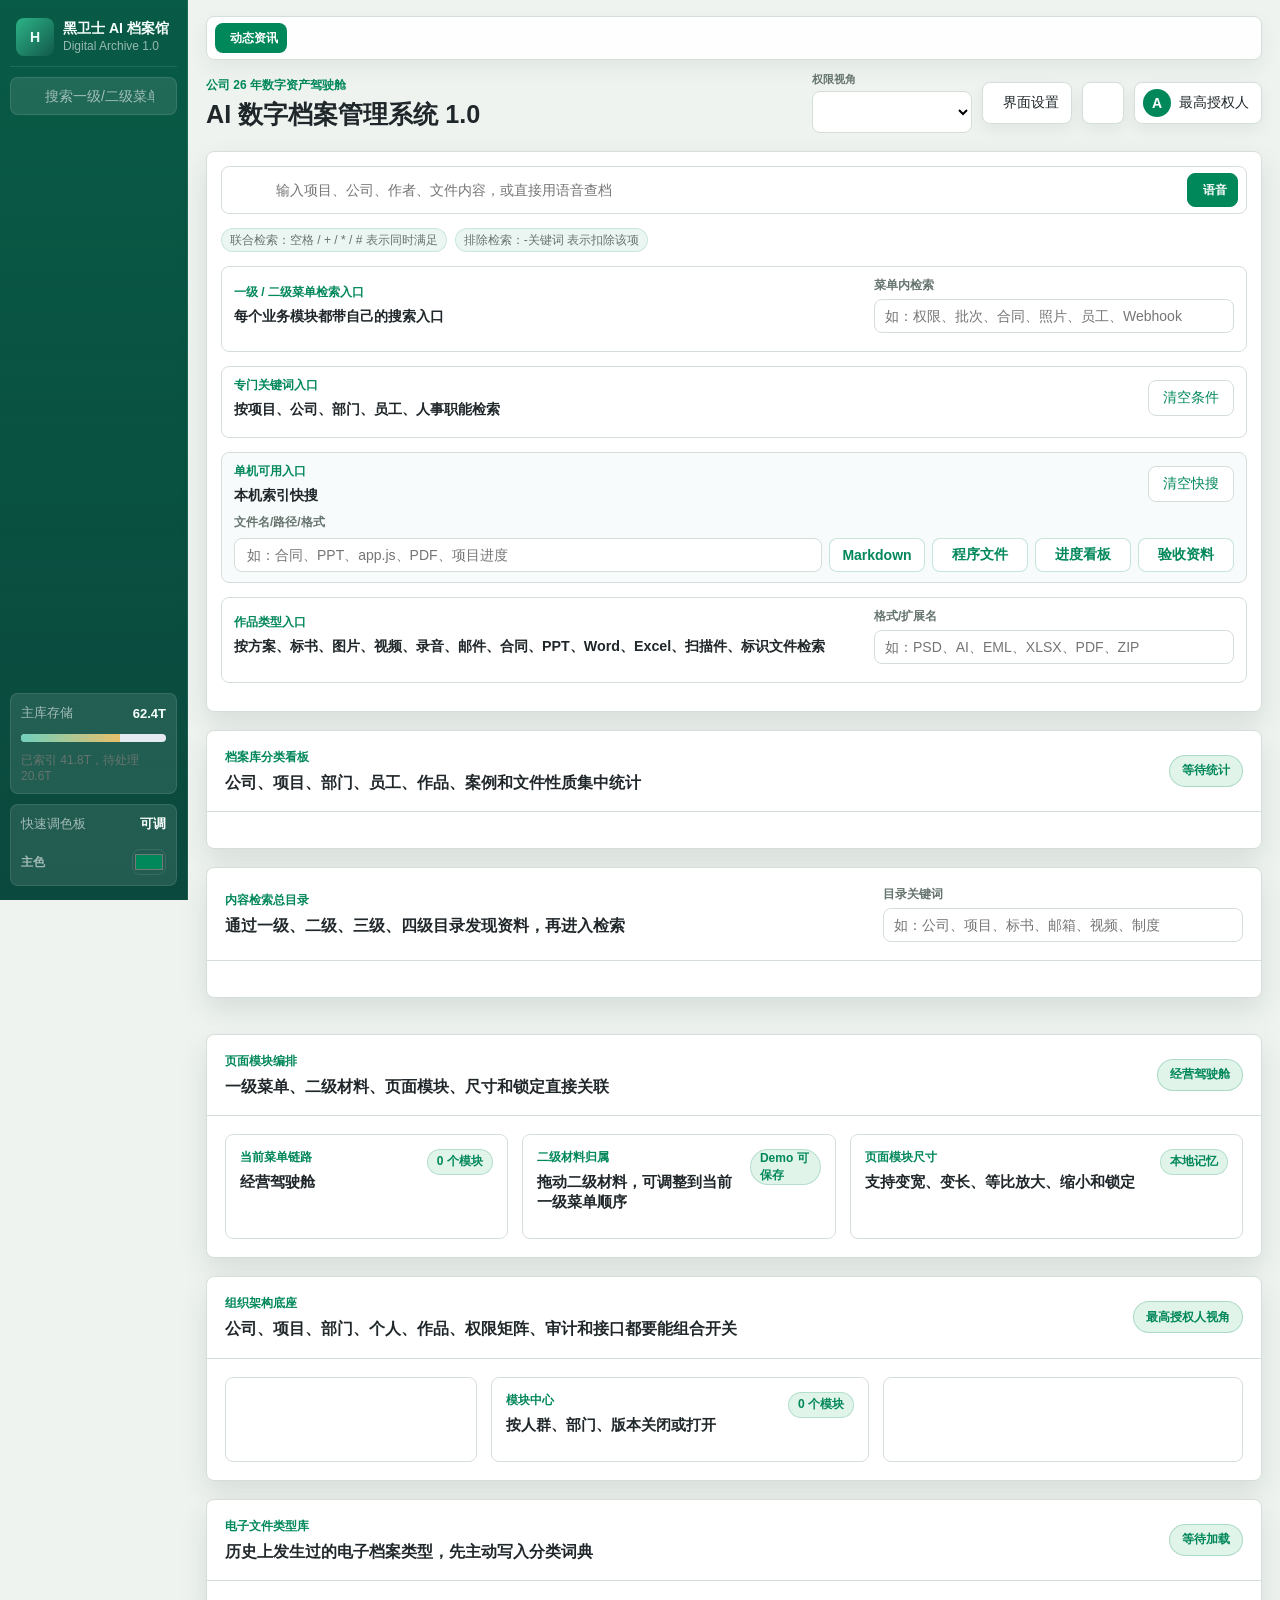
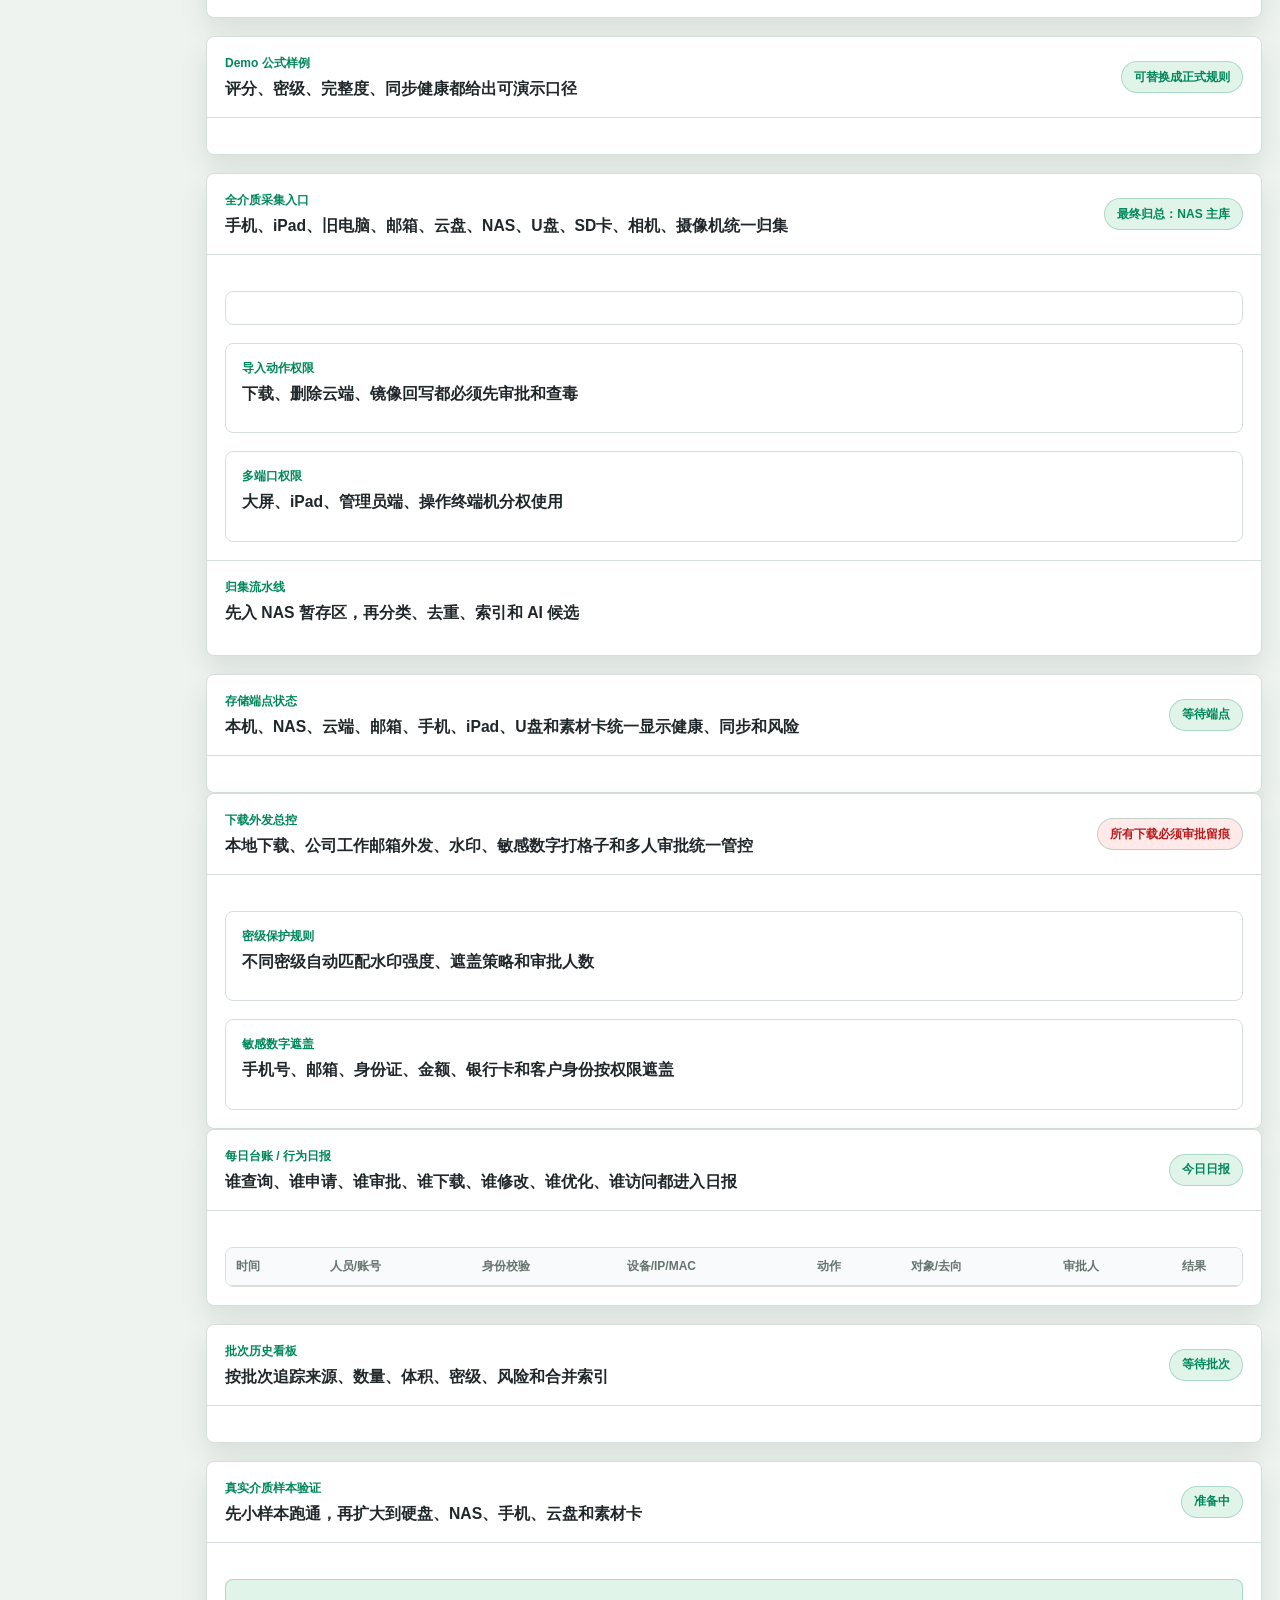
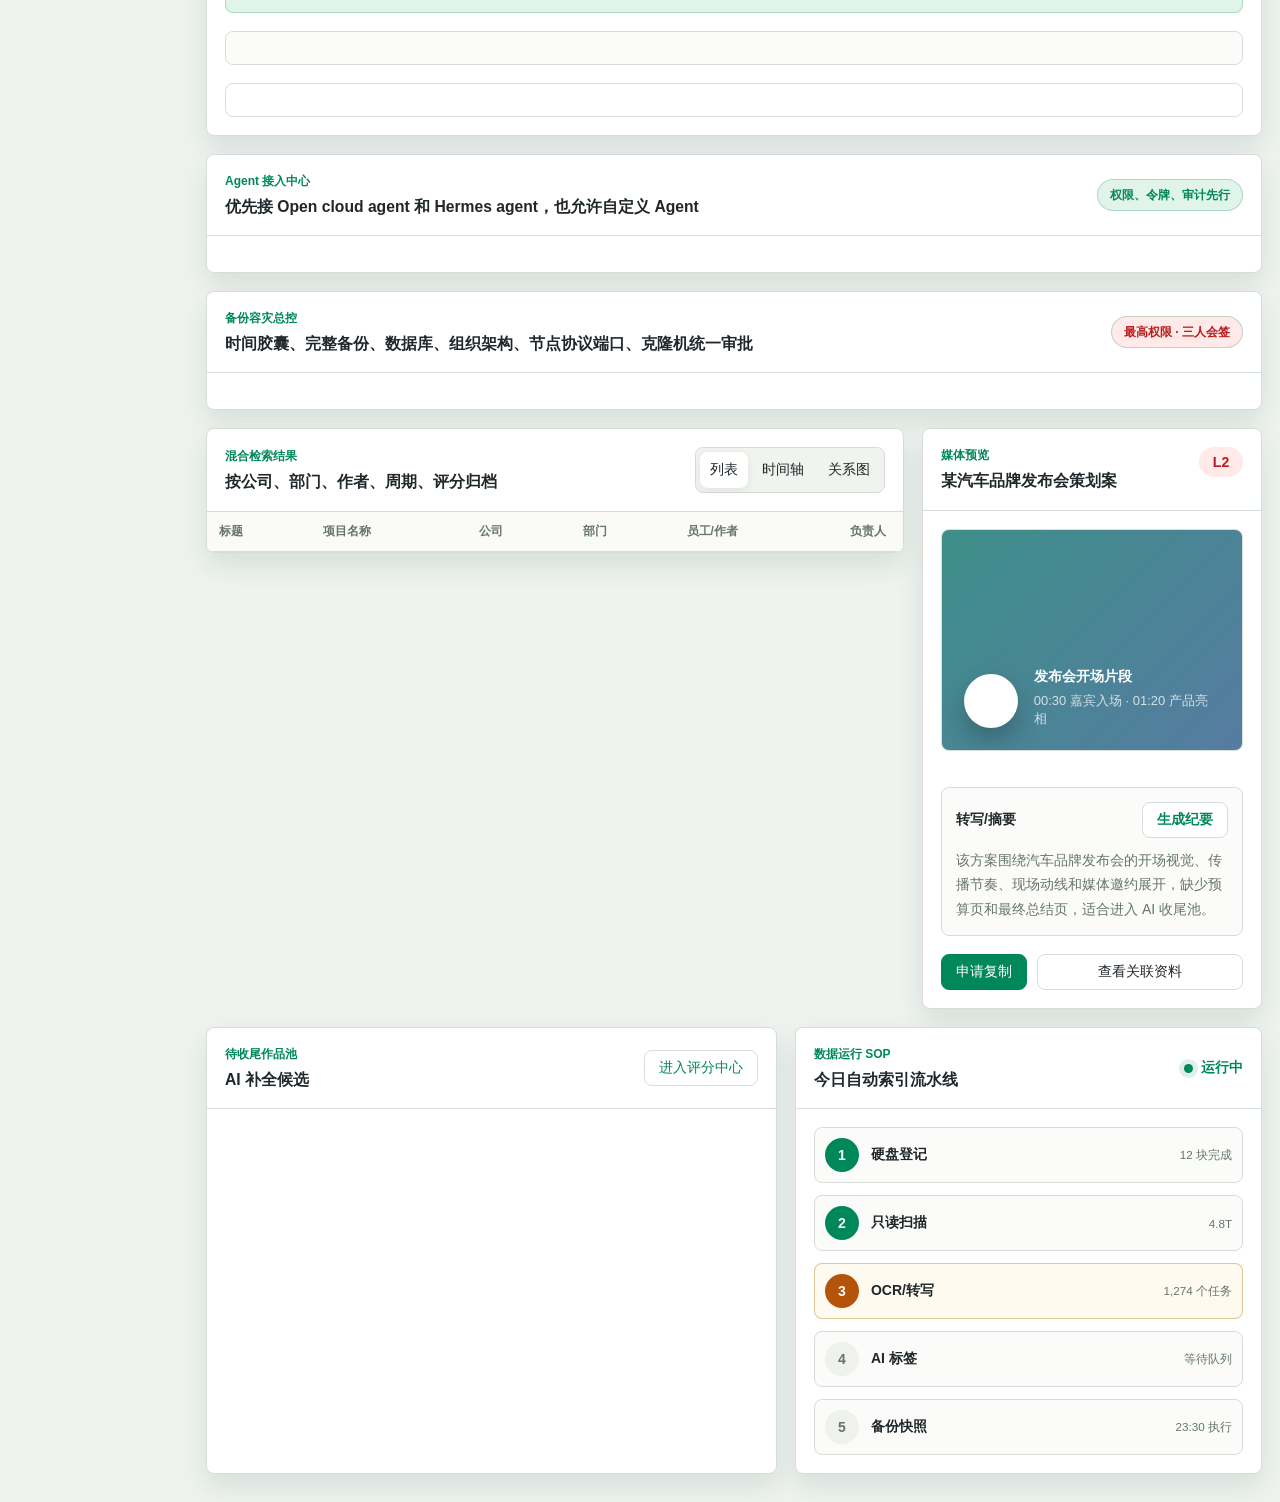
==== commit 57c4cea5: "Add controlled download and audit dashboards" ====
--- a/界面原型-v1/index.html
+++ b/界面原型-v1/index.html
@@ -15,13 +15,13 @@
     <script src="./app.js" defer></script>
   </head>
   <body>
-    <div class="app-shell">
+    <div id="appShell" class="app-shell">
       <aside class="sidebar" aria-label="主菜单">
         <div class="brand">
           <div class="brand-mark">H</div>
           <div>
-            <strong>黑卫士档案馆</strong>
-            <span>AI Archive 1.0</span>
+            <strong>黑卫士 AI 档案馆</strong>
+            <span>Digital Archive 1.0</span>
           </div>
         </div>
 
@@ -42,9 +42,32 @@
           </div>
           <p>已索引 41.8T，待处理 20.6T</p>
         </div>
+
+        <div class="sidebar-palette" aria-label="快速调色板">
+          <div class="storage-line">
+            <span>快速调色板</span>
+            <strong>可调</strong>
+          </div>
+          <div id="quickPaletteRow" class="quick-palette-row"></div>
+          <label class="quick-color-field">
+            <span>主色</span>
+            <input id="quickAccentColorInput" type="color" value="#00875a" />
+          </label>
+        </div>
       </aside>
 
       <main class="main">
+        <section id="infoTickerBar" class="info-ticker" aria-label="动态资讯字幕">
+          <div class="ticker-label">
+            <i data-lucide="messages-square"></i>
+            <span>动态资讯</span>
+          </div>
+          <div id="infoTickerFilters" class="ticker-filters" role="group" aria-label="资讯分类"></div>
+          <div class="ticker-viewport" aria-live="polite">
+            <div id="infoTickerTrack" class="ticker-track"></div>
+          </div>
+        </section>
+
         <header class="topbar">
           <div>
             <p class="eyebrow">公司 26 年数字资产驾驶舱</p>
@@ -104,9 +127,36 @@
             </label>
             <button id="resetAppearance" class="secondary-action" type="button">恢复默认</button>
           </div>
-        </section>
-
-        <section class="command-center" aria-label="智能检索">
+
+          <div class="settings-block menu-layout-settings">
+            <div>
+              <p class="eyebrow">菜单位置</p>
+              <h2>左、上、右、下自由切换</h2>
+            </div>
+            <div id="menuPositionControls" class="menu-position-controls" role="group" aria-label="菜单位置">
+              <button type="button" data-menu-position="left">左侧</button>
+              <button type="button" data-menu-position="top">顶部</button>
+              <button type="button" data-menu-position="right">右侧</button>
+              <button type="button" data-menu-position="bottom">底部</button>
+            </div>
+            <div id="menuDisplayModeControls" class="menu-mode-controls" role="group" aria-label="左侧菜单显示方式">
+              <button type="button" data-menu-mode="fixed" title="双击主菜单也可以固定">
+                <i data-lucide="panel-left-close"></i>
+                <span>固定显示</span>
+              </button>
+              <button type="button" data-menu-mode="hover" title="默认隐形，靠近左侧自动弹出">
+                <i data-lucide="panel-left-open"></i>
+                <span>隐形悬停</span>
+              </button>
+            </div>
+            <button id="menuCollapseToggle" class="secondary-action menu-collapse-toggle" type="button">
+              <i data-lucide="panel-left-close"></i>
+              <span>折叠菜单</span>
+            </button>
+          </div>
+        </section>
+
+        <section class="command-center managed-module" data-module-id="command" data-module-title="全域智能检索台" aria-label="智能检索">
           <div class="search-box">
             <i data-lucide="search"></i>
             <input
@@ -120,6 +170,10 @@
               <span>语音</span>
             </button>
           </div>
+          <div class="search-rule-strip">
+            <span>联合检索：空格 / + / * / # 表示同时满足</span>
+            <span>排除检索：-关键词 表示扣除该项</span>
+          </div>
 
           <div class="menu-search-panel" aria-label="一级二级菜单检索">
             <div class="keyword-title">
@@ -183,13 +237,80 @@
           <div id="quickFilterRow" class="filter-row" aria-label="筛选条件"></div>
         </section>
 
-        <section id="metricGrid" class="metric-grid" aria-label="资产概览"></section>
-
-        <section class="saas-console workspace-panel" aria-label="SaaS平台底座">
-          <div class="panel-heading">
-            <div>
-              <p class="eyebrow">SaaS 架构底座</p>
-              <h2>多租户、模块化、权限矩阵、审计和接口都要能组合开关</h2>
+        <section class="workspace-panel library-board managed-module" data-module-id="libraryBoard" data-module-title="档案库分类看板" aria-label="档案库分类看板">
+          <div class="panel-heading">
+            <div>
+              <p class="eyebrow">档案库分类看板</p>
+              <h2>公司、项目、部门、员工、作品、案例和文件性质集中统计</h2>
+            </div>
+            <span id="libraryBoardCount" class="nas-target">等待统计</span>
+          </div>
+          <div id="libraryBoardGrid" class="library-board-grid"></div>
+        </section>
+
+        <section class="workspace-panel directory-panel managed-module" data-module-id="contentDirectory" data-module-title="内容检索总目录" aria-label="内容检索总目录">
+          <div class="panel-heading">
+            <div>
+              <p class="eyebrow">内容检索总目录</p>
+              <h2>通过一级、二级、三级、四级目录发现资料，再进入检索</h2>
+            </div>
+            <label class="format-search">
+              <span>目录关键词</span>
+              <input id="contentDirectorySearchInput" type="search" placeholder="如：公司、项目、标书、邮箱、视频、制度" />
+            </label>
+          </div>
+          <div id="contentDirectoryGrid" class="content-directory-grid"></div>
+        </section>
+
+        <section id="metricGrid" class="metric-grid managed-module" data-module-id="metrics" data-module-title="资产指标总览" aria-label="资产概览"></section>
+
+        <section class="workspace-panel layout-workbench managed-module" data-module-id="layoutWorkbench" data-module-title="菜单模块编排台" aria-label="菜单模块编排">
+          <div class="panel-heading">
+            <div>
+              <p class="eyebrow">页面模块编排</p>
+              <h2>一级菜单、二级材料、页面模块、尺寸和锁定直接关联</h2>
+            </div>
+            <span id="layoutScopeBadge" class="nas-target">经营驾驶舱</span>
+          </div>
+          <div class="layout-workbench-body">
+            <div class="layout-route-panel">
+              <div class="section-mini-head">
+                <div>
+                  <p class="eyebrow">当前菜单链路</p>
+                  <h3 id="activeRouteTitle">经营驾驶舱</h3>
+                </div>
+                <span id="activeRouteCount">0 个模块</span>
+              </div>
+              <div id="routeModuleMap" class="route-module-map"></div>
+            </div>
+            <div class="layout-route-panel">
+              <div class="section-mini-head">
+                <div>
+                  <p class="eyebrow">二级材料归属</p>
+                  <h3>拖动二级材料，可调整到当前一级菜单顺序</h3>
+                </div>
+                <span>Demo 可保存</span>
+              </div>
+              <div id="secondaryWorkbenchList" class="secondary-workbench-list"></div>
+            </div>
+            <div class="layout-route-panel">
+              <div class="section-mini-head">
+                <div>
+                  <p class="eyebrow">页面模块尺寸</p>
+                  <h3>支持变宽、变长、等比放大、缩小和锁定</h3>
+                </div>
+                <span>本地记忆</span>
+              </div>
+              <div id="moduleWorkbenchList" class="module-workbench-list"></div>
+            </div>
+          </div>
+        </section>
+
+        <section class="saas-console workspace-panel managed-module" data-module-id="saas" data-module-title="组织架构与权限底座" aria-label="组织架构与权限底座">
+          <div class="panel-heading">
+            <div>
+              <p class="eyebrow">组织架构底座</p>
+              <h2>公司、项目、部门、个人、作品、权限矩阵、审计和接口都要能组合开关</h2>
             </div>
             <span id="roleScopeBadge" class="nas-target">最高授权人视角</span>
           </div>
@@ -209,7 +330,7 @@
           </div>
         </section>
 
-        <section class="workspace-panel file-type-panel" aria-label="电子文件类型库">
+        <section class="workspace-panel file-type-panel managed-module" data-module-id="fileTypes" data-module-title="电子文件类型库" aria-label="电子文件类型库">
           <div class="panel-heading">
             <div>
               <p class="eyebrow">电子文件类型库</p>
@@ -220,7 +341,7 @@
           <div id="fileTypeLibrary" class="file-type-library"></div>
         </section>
 
-        <section class="workspace-panel formula-panel" aria-label="演示公式样例">
+        <section class="workspace-panel formula-panel managed-module" data-module-id="formulas" data-module-title="Demo 公式样例" aria-label="演示公式样例">
           <div class="panel-heading">
             <div>
               <p class="eyebrow">Demo 公式样例</p>
@@ -231,7 +352,7 @@
           <div id="formulaDemoGrid" class="formula-demo-grid"></div>
         </section>
 
-        <section class="workspace-panel intake-panel" aria-label="多源采集入口">
+        <section class="workspace-panel intake-panel managed-module" data-module-id="intake" data-module-title="全介质采集入口" aria-label="多源采集入口">
           <div class="panel-heading">
             <div>
               <p class="eyebrow">全介质采集入口</p>
@@ -241,6 +362,20 @@
           </div>
           <div id="intakeSourceGrid" class="intake-source-grid"></div>
           <div id="intakeSelected" class="intake-selected" aria-live="polite"></div>
+          <div class="intake-policy-wrap">
+            <div>
+              <p class="eyebrow">导入动作权限</p>
+              <h2>下载、删除云端、镜像回写都必须先审批和查毒</h2>
+            </div>
+            <div id="importActionPolicyGrid" class="import-action-policy-grid"></div>
+          </div>
+          <div class="terminal-policy-wrap">
+            <div>
+              <p class="eyebrow">多端口权限</p>
+              <h2>大屏、iPad、管理员端、操作终端机分权使用</h2>
+            </div>
+            <div id="terminalPortGrid" class="terminal-port-grid"></div>
+          </div>
           <div class="intake-flow">
             <div>
               <p class="eyebrow">归集流水线</p>
@@ -250,7 +385,71 @@
           </div>
         </section>
 
-        <section class="workspace-panel batch-history-panel" aria-label="扫描批次历史">
+        <section class="workspace-panel storage-status-panel managed-module" data-module-id="storageStatus" data-module-title="存储端点状态看板" aria-label="存储端点状态看板">
+          <div class="panel-heading">
+            <div>
+              <p class="eyebrow">存储端点状态</p>
+              <h2>本机、NAS、云端、邮箱、手机、iPad、U盘和素材卡统一显示健康、同步和风险</h2>
+            </div>
+            <span id="storageStatusBadge" class="nas-target">等待端点</span>
+          </div>
+          <div id="storageStatusGrid" class="storage-status-grid"></div>
+        </section>
+
+        <section class="workspace-panel download-governance-panel managed-module" data-module-id="downloadGovernance" data-module-title="受控下载与外发治理" aria-label="受控下载与外发治理">
+          <div class="panel-heading">
+            <div>
+              <p class="eyebrow">下载外发总控</p>
+              <h2>本地下载、公司工作邮箱外发、水印、敏感数字打格子和多人审批统一管控</h2>
+            </div>
+            <span class="nas-target danger">所有下载必须审批留痕</span>
+          </div>
+          <div id="downloadDestinationGrid" class="download-destination-grid"></div>
+          <div class="download-policy-wrap">
+            <div>
+              <p class="eyebrow">密级保护规则</p>
+              <h2>不同密级自动匹配水印强度、遮盖策略和审批人数</h2>
+            </div>
+            <div id="downloadProtectionGrid" class="download-protection-grid"></div>
+          </div>
+          <div class="download-policy-wrap">
+            <div>
+              <p class="eyebrow">敏感数字遮盖</p>
+              <h2>手机号、邮箱、身份证、金额、银行卡和客户身份按权限遮盖</h2>
+            </div>
+            <div id="sensitiveMaskGrid" class="sensitive-mask-grid"></div>
+          </div>
+        </section>
+
+        <section class="workspace-panel daily-ledger-panel managed-module" data-module-id="dailyLedger" data-module-title="每日台账与行为日报" aria-label="每日台账与行为日报">
+          <div class="panel-heading">
+            <div>
+              <p class="eyebrow">每日台账 / 行为日报</p>
+              <h2>谁查询、谁申请、谁审批、谁下载、谁修改、谁优化、谁访问都进入日报</h2>
+            </div>
+            <span id="dailyLedgerBadge" class="nas-target">今日日报</span>
+          </div>
+          <div id="dailyLedgerSummary" class="daily-ledger-summary"></div>
+          <div class="ledger-table-wrap">
+            <table class="ledger-table">
+              <thead>
+                <tr>
+                  <th>时间</th>
+                  <th>人员/账号</th>
+                  <th>身份校验</th>
+                  <th>设备/IP/MAC</th>
+                  <th>动作</th>
+                  <th>对象/去向</th>
+                  <th>审批人</th>
+                  <th>结果</th>
+                </tr>
+              </thead>
+              <tbody id="dailyLedgerBody"></tbody>
+            </table>
+          </div>
+        </section>
+
+        <section class="workspace-panel batch-history-panel managed-module" data-module-id="batchHistory" data-module-title="扫描批次历史" aria-label="扫描批次历史">
           <div class="panel-heading">
             <div>
               <p class="eyebrow">批次历史看板</p>
@@ -261,7 +460,7 @@
           <div id="batchHistoryList" class="batch-history-list"></div>
         </section>
 
-        <section class="workspace-panel validation-panel" aria-label="真实介质样本验证">
+        <section class="workspace-panel validation-panel managed-module" data-module-id="validation" data-module-title="真实介质样本验证" aria-label="真实介质样本验证">
           <div class="panel-heading">
             <div>
               <p class="eyebrow">真实介质样本验证</p>
@@ -275,7 +474,29 @@
           <div id="sampleDecisionList" class="sample-decision-list"></div>
         </section>
 
-        <div class="content-grid">
+        <section class="workspace-panel agent-panel managed-module" data-module-id="agentHub" data-module-title="Agent 接入中心" aria-label="Agent 接入中心">
+          <div class="panel-heading">
+            <div>
+              <p class="eyebrow">Agent 接入中心</p>
+              <h2>优先接 Open cloud agent 和 Hermes agent，也允许自定义 Agent</h2>
+            </div>
+            <span class="nas-target">权限、令牌、审计先行</span>
+          </div>
+          <div id="agentConnectorGrid" class="agent-connector-grid"></div>
+        </section>
+
+        <section class="workspace-panel resilience-panel managed-module" data-module-id="resilience" data-module-title="备份容灾总控" aria-label="备份容灾总控">
+          <div class="panel-heading">
+            <div>
+              <p class="eyebrow">备份容灾总控</p>
+              <h2>时间胶囊、完整备份、数据库、组织架构、节点协议端口、克隆机统一审批</h2>
+            </div>
+            <span class="nas-target danger">最高权限 · 三人会签</span>
+          </div>
+          <div id="resiliencePlanGrid" class="resilience-plan-grid"></div>
+        </section>
+
+        <div class="content-grid managed-module" data-module-id="archiveResults" data-module-title="档案检索结果与媒体预览">
           <section class="workspace-panel archive-panel" aria-label="档案检索结果">
             <div class="panel-heading">
               <div>
@@ -353,7 +574,7 @@
           </aside>
         </div>
 
-        <section class="lower-grid" aria-label="工作队列">
+        <section class="lower-grid managed-module" data-module-id="finishPipeline" data-module-title="AI 收尾池与数据流水线" aria-label="工作队列">
           <article class="workspace-panel finish-panel">
             <div class="panel-heading">
               <div>
--- a/界面原型-v1/styles.css
+++ b/界面原型-v1/styles.css
@@ -2,16 +2,19 @@
   color-scheme: light;
   --font-ui: "Microsoft YaHei", "PingFang SC", "Noto Sans CJK SC", Arial, sans-serif;
   --font-size-base: 14px;
-  --ink: #172033;
-  --muted: #64748b;
-  --line: #d9e1ea;
-  --page: #f3f6fa;
+  --ink: #20272a;
+  --muted: #66746e;
+  --line: #d5ded8;
+  --page: #eef3ef;
   --panel: #ffffff;
-  --sidebar: #ffffff;
-  --sidebar-2: #edf7f5;
-  --teal: #0f766e;
-  --teal-rgb: 15, 118, 110;
-  --teal-soft: #e6f5f2;
+  --sidebar: #0b4b3f;
+  --sidebar-2: #0b7355;
+  --sidebar-ink: #f6fffb;
+  --sidebar-muted: rgba(255, 255, 255, 0.58);
+  --sidebar-subtle: rgba(255, 255, 255, 0.1);
+  --teal: #00875a;
+  --teal-rgb: 0, 135, 90;
+  --teal-soft: #e1f4ea;
   --amber: #b45309;
   --amber-rgb: 180, 83, 9;
   --amber-soft: #fff4df;
@@ -21,8 +24,10 @@
   --blue-soft: #eaf1ff;
   --green: #16803c;
   --green-soft: #e8f7ee;
-  --shadow: 0 12px 28px rgba(25, 34, 50, 0.08);
+  --shadow: 0 12px 28px rgba(8, 47, 42, 0.1);
   --radius: 8px;
+  --sidebar-width: 188px;
+  --sidebar-trigger-width: 18px;
   font-family: var(--font-ui);
   font-size: var(--font-size-base);
 }
@@ -56,8 +61,44 @@
 
 .app-shell {
   display: grid;
-  grid-template-columns: 268px minmax(0, 1fr);
+  grid-template-columns: var(--sidebar-width) minmax(0, 1fr);
   min-height: 100vh;
+}
+
+.app-shell.menu-right {
+  grid-template-columns: minmax(0, 1fr) var(--sidebar-width);
+}
+
+.app-shell.menu-top,
+.app-shell.menu-bottom {
+  grid-template-columns: 1fr;
+}
+
+.app-shell.menu-collapsed.menu-left,
+.app-shell.menu-collapsed.menu-right {
+  grid-template-columns: 72px minmax(0, 1fr);
+}
+
+.app-shell.menu-collapsed.menu-right {
+  grid-template-columns: minmax(0, 1fr) 72px;
+}
+
+.app-shell.menu-hover.menu-left {
+  grid-template-columns: var(--sidebar-trigger-width) minmax(0, 1fr);
+}
+
+.app-shell.menu-hover.menu-left::before {
+  position: fixed;
+  top: 0;
+  left: 0;
+  z-index: 39;
+  width: var(--sidebar-trigger-width);
+  height: 100vh;
+  content: "";
+  background:
+    linear-gradient(90deg, rgba(var(--teal-rgb), 0.28), transparent),
+    rgba(8, 47, 42, 0.04);
+  border-right: 1px solid rgba(var(--teal-rgb), 0.18);
 }
 
 .sidebar {
@@ -65,31 +106,110 @@
   top: 0;
   display: flex;
   flex-direction: column;
-  gap: 16px;
+  gap: 10px;
   height: 100vh;
-  padding: 18px 14px;
-  color: var(--ink);
-  background: var(--sidebar);
-  border-right: 1px solid var(--line);
+  padding: 14px 10px;
+  color: var(--sidebar-ink);
+  background:
+    linear-gradient(180deg, rgba(var(--teal-rgb), 0.26), rgba(6, 36, 32, 0.06)),
+    var(--sidebar);
+  border-right: 1px solid var(--sidebar-subtle);
+}
+
+.menu-hover.menu-left .sidebar {
+  position: fixed;
+  top: 0;
+  left: 0;
+  z-index: 50;
+  width: var(--sidebar-width);
+  overflow-y: auto;
+  box-shadow: 20px 0 34px rgba(8, 47, 42, 0.2);
+  transform: translateX(calc(-1 * (var(--sidebar-width) - var(--sidebar-trigger-width))));
+  transition:
+    transform 0.18s ease,
+    box-shadow 0.18s ease;
+  will-change: transform;
+}
+
+.menu-hover.menu-left.menu-hover-open .sidebar {
+  box-shadow: 26px 0 46px rgba(8, 47, 42, 0.24);
+  transform: translateX(0);
+}
+
+.menu-hover.menu-left .sidebar::after {
+  position: absolute;
+  top: 0;
+  right: calc(-1 * var(--sidebar-trigger-width));
+  width: var(--sidebar-trigger-width);
+  height: 100%;
+  content: "";
+}
+
+.menu-hover.menu-left .sidebar:focus-within {
+  box-shadow: 26px 0 46px rgba(8, 47, 42, 0.24);
+  transform: translateX(0);
+}
+
+.menu-hover.menu-left .main {
+  grid-column: 2;
+}
+
+.menu-right .sidebar {
+  grid-column: 2;
+  border-right: 0;
+  border-left: 1px solid var(--line);
+}
+
+.menu-right .main {
+  grid-column: 1;
+  grid-row: 1;
+}
+
+.menu-top .sidebar,
+.menu-bottom .sidebar {
+  position: sticky;
+  z-index: 20;
+  display: grid;
+  grid-template-columns: minmax(160px, 220px) minmax(160px, 260px) minmax(0, 1fr) minmax(150px, 190px);
+  align-items: center;
+  height: auto;
+  padding: 8px 14px;
+  border-right: 0;
+}
+
+.menu-top .sidebar {
+  top: 0;
+  border-bottom: 1px solid var(--line);
+}
+
+.menu-bottom .sidebar {
+  position: sticky;
+  bottom: 0;
+  grid-row: 2;
+  border-top: 1px solid var(--line);
+}
+
+.menu-bottom .main {
+  grid-row: 1;
 }
 
 .brand {
   display: flex;
   align-items: center;
-  gap: 12px;
-  min-height: 48px;
-  padding: 6px 8px 16px;
-  border-bottom: 1px solid var(--line);
+  gap: 9px;
+  min-height: 44px;
+  padding: 4px 6px 10px;
+  border-bottom: 1px solid var(--sidebar-subtle);
 }
 
 .brand-mark {
   display: grid;
-  width: 42px;
-  height: 42px;
+  width: 38px;
+  height: 38px;
   place-items: center;
-  color: var(--teal);
-  font-weight: 800;
-  background: var(--teal-soft);
+  color: #e8fff7;
+  font-weight: 900;
+  background: linear-gradient(135deg, rgba(47, 184, 139, 0.95), rgba(18, 90, 75, 0.95));
   border-radius: 8px;
 }
 
@@ -97,10 +217,11 @@
 .brand span {
   display: block;
   line-height: 1.35;
+  white-space: nowrap;
 }
 
 .brand span {
-  color: var(--muted);
+  color: var(--sidebar-muted);
   font-size: 12px;
 }
 
@@ -109,17 +230,17 @@
   grid-template-columns: 18px minmax(0, 1fr);
   gap: 8px;
   align-items: center;
-  min-height: 38px;
-  padding: 0 10px;
-  background: #f8fafc;
-  border: 1px solid var(--line);
+  min-height: 34px;
+  padding: 0 8px;
+  background: var(--sidebar-subtle);
+  border: 1px solid var(--sidebar-subtle);
   border-radius: 8px;
 }
 
 .sidebar-search svg {
   width: 16px;
   height: 16px;
-  color: var(--muted);
+  color: var(--sidebar-muted);
 }
 
 .sidebar-search input {
@@ -129,22 +250,27 @@
   background: transparent;
   border: 0;
   outline: 0;
+  color: var(--sidebar-ink);
+}
+
+.sidebar-search input::placeholder {
+  color: var(--sidebar-muted);
 }
 
 .nav-list {
   display: grid;
-  gap: 7px;
+  gap: 5px;
 }
 
 .nav-item {
   display: grid;
-  grid-template-columns: 24px minmax(0, 1fr);
-  align-items: center;
-  gap: 10px;
+  grid-template-columns: 22px minmax(0, 1fr);
+  align-items: center;
+  gap: 8px;
   width: 100%;
-  min-height: 48px;
-  padding: 6px 10px;
-  color: #334155;
+  min-height: 36px;
+  padding: 4px 7px;
+  color: var(--sidebar-ink);
   text-align: left;
   background: transparent;
   border: 1px solid transparent;
@@ -162,8 +288,8 @@
 }
 
 .nav-item svg {
-  color: var(--teal);
-  background: var(--teal-soft);
+  color: var(--sidebar-ink);
+  background: var(--sidebar-subtle);
   border-radius: 7px;
   padding: 3px;
 }
@@ -178,22 +304,192 @@
 
 .nav-item small {
   grid-column: 2;
-  color: var(--muted);
-  font-size: 11px;
+  color: var(--sidebar-muted);
+  font-size: 10px;
+}
+
+.menu-top .brand,
+.menu-bottom .brand {
+  min-height: 40px;
+  padding: 0 10px 0 0;
+  border-right: 1px solid var(--line);
+  border-bottom: 0;
+}
+
+.menu-top .nav-list,
+.menu-bottom .nav-list {
+  display: flex;
+  gap: 6px;
+  overflow-x: auto;
+  scrollbar-width: thin;
+}
+
+.menu-top .nav-item,
+.menu-bottom .nav-item {
+  flex: 0 0 auto;
+  grid-template-columns: 22px auto;
+  width: auto;
+  min-width: 84px;
+  min-height: 40px;
+  padding: 5px 8px;
+}
+
+.menu-top .nav-item span,
+.menu-bottom .nav-item span {
+  max-width: 72px;
+}
+
+.menu-top .nav-item small,
+.menu-bottom .nav-item small {
+  display: none;
+}
+
+.menu-top .storage-panel,
+.menu-bottom .storage-panel {
+  margin-top: 0;
+  padding: 8px 10px;
+}
+
+.menu-top .storage-panel p,
+.menu-bottom .storage-panel p,
+.menu-top .meter,
+.menu-bottom .meter {
+  display: none;
+}
+
+.menu-collapsed.menu-left .sidebar,
+.menu-collapsed.menu-right .sidebar {
+  align-items: stretch;
+  padding: 12px 8px;
+}
+
+.menu-collapsed.menu-left .brand,
+.menu-collapsed.menu-right .brand {
+  justify-content: center;
+  padding: 0 0 10px;
+}
+
+.menu-collapsed.menu-left .brand > div:not(.brand-mark),
+.menu-collapsed.menu-right .brand > div:not(.brand-mark),
+.menu-collapsed.menu-left .sidebar-search,
+.menu-collapsed.menu-right .sidebar-search,
+.menu-collapsed.menu-left .storage-panel,
+.menu-collapsed.menu-right .storage-panel,
+.menu-collapsed.menu-left .nav-item span,
+.menu-collapsed.menu-left .nav-item small,
+.menu-collapsed.menu-right .nav-item span,
+.menu-collapsed.menu-right .nav-item small {
+  display: none;
+}
+
+.menu-collapsed.menu-left .nav-item,
+.menu-collapsed.menu-right .nav-item {
+  grid-template-columns: 1fr;
+  justify-items: center;
+  min-height: 42px;
+  padding: 6px;
+}
+
+.menu-collapsed.menu-top .sidebar,
+.menu-collapsed.menu-bottom .sidebar {
+  grid-template-columns: auto minmax(0, 1fr);
+}
+
+.menu-collapsed.menu-top .sidebar-search,
+.menu-collapsed.menu-bottom .sidebar-search,
+.menu-collapsed.menu-top .storage-panel,
+.menu-collapsed.menu-bottom .storage-panel,
+.menu-collapsed.menu-top .brand span,
+.menu-collapsed.menu-bottom .brand span {
+  display: none;
+}
+
+.menu-collapsed.menu-top .nav-item,
+.menu-collapsed.menu-bottom .nav-item {
+  min-width: 44px;
+  grid-template-columns: 1fr;
+  justify-items: center;
+}
+
+.menu-collapsed.menu-top .nav-item span,
+.menu-collapsed.menu-bottom .nav-item span {
+  display: none;
 }
 
 .nav-item:hover,
 .nav-item.active {
-  color: #0f4f49;
-  background: var(--sidebar-2);
-  border-color: #c9e6e0;
+  color: var(--sidebar-ink);
+  background: linear-gradient(135deg, var(--sidebar-2), rgba(var(--teal-rgb), 0.52));
+  border-color: var(--sidebar-subtle);
+}
+
+.nav-item.dragging,
+.workbench-item.dragging {
+  opacity: 0.48;
 }
 
 .storage-panel {
   margin-top: auto;
-  padding: 14px;
-  background: #f8fafc;
-  border: 1px solid var(--line);
+  padding: 10px;
+  background: var(--sidebar-subtle);
+  border: 1px solid var(--sidebar-subtle);
+  border-radius: 8px;
+}
+
+.sidebar-palette {
+  display: grid;
+  gap: 8px;
+  padding: 10px;
+  background: var(--sidebar-subtle);
+  border: 1px solid var(--sidebar-subtle);
+  border-radius: 8px;
+}
+
+.quick-palette-row {
+  display: grid;
+  grid-template-columns: repeat(6, 1fr);
+  gap: 5px;
+}
+
+.quick-palette-row .palette-button {
+  display: grid;
+  min-width: 0;
+  min-height: 28px;
+  padding: 0;
+  place-items: center;
+  background: rgba(255, 255, 255, 0.08);
+  border-color: var(--sidebar-subtle);
+}
+
+.quick-palette-row .palette-button span:not(.swatch) {
+  position: absolute;
+  width: 1px;
+  height: 1px;
+  overflow: hidden;
+  clip: rect(0 0 0 0);
+}
+
+.quick-palette-row .palette-button.active {
+  background: rgba(255, 255, 255, 0.2);
+  box-shadow: 0 0 0 2px rgba(255, 255, 255, 0.22) inset;
+}
+
+.quick-color-field {
+  display: flex;
+  align-items: center;
+  justify-content: space-between;
+  gap: 8px;
+  color: var(--sidebar-muted);
+  font-size: 12px;
+  font-weight: 800;
+}
+
+.quick-color-field input {
+  width: 34px;
+  height: 26px;
+  padding: 0;
+  background: transparent;
+  border: 1px solid var(--sidebar-subtle);
   border-radius: 8px;
 }
 
@@ -203,6 +499,15 @@
   justify-content: space-between;
   gap: 10px;
   font-size: 13px;
+}
+
+.storage-line span,
+.storage-panel p {
+  color: var(--sidebar-muted);
+}
+
+.storage-line strong {
+  color: var(--sidebar-ink);
 }
 
 .meter {
@@ -227,7 +532,7 @@
 
 .main {
   min-width: 0;
-  padding: 20px 24px 34px;
+  padding: 16px 18px 28px;
 }
 
 .topbar,
@@ -251,6 +556,127 @@
   margin-bottom: 18px;
 }
 
+.info-ticker {
+  display: grid;
+  grid-template-columns: auto auto minmax(0, 1fr);
+  gap: 10px;
+  align-items: center;
+  min-height: 42px;
+  margin-bottom: 12px;
+  padding: 6px 8px;
+  overflow: hidden;
+  color: var(--ink);
+  background: rgba(255, 255, 255, 0.94);
+  border: 1px solid var(--line);
+  border-radius: 8px;
+  box-shadow: 0 8px 20px rgba(8, 47, 42, 0.06);
+}
+
+.ticker-label {
+  display: inline-flex;
+  align-items: center;
+  gap: 6px;
+  min-height: 30px;
+  padding: 0 9px;
+  color: #ffffff;
+  background: var(--teal);
+  border-radius: 8px;
+  font-size: 12px;
+  font-weight: 900;
+  white-space: nowrap;
+}
+
+.ticker-label svg {
+  width: 15px;
+  height: 15px;
+}
+
+.ticker-filters {
+  display: flex;
+  gap: 5px;
+  align-items: center;
+  min-width: 0;
+}
+
+.ticker-filters button {
+  min-height: 30px;
+  padding: 0 8px;
+  color: var(--muted);
+  background: #f8faf8;
+  border: 1px solid var(--line);
+  border-radius: 8px;
+  font-size: 12px;
+  font-weight: 800;
+  white-space: nowrap;
+}
+
+.ticker-filters button.active {
+  color: var(--teal);
+  background: var(--teal-soft);
+  border-color: rgba(var(--teal-rgb), 0.28);
+}
+
+.ticker-viewport {
+  min-width: 0;
+  overflow: hidden;
+  mask-image: linear-gradient(90deg, transparent, #000 5%, #000 95%, transparent);
+}
+
+.ticker-track {
+  display: inline-flex;
+  gap: 18px;
+  width: max-content;
+  animation: ticker-scroll 42s linear infinite;
+}
+
+.info-ticker:hover .ticker-track {
+  animation-play-state: paused;
+}
+
+.ticker-item {
+  display: inline-flex;
+  align-items: center;
+  gap: 8px;
+  white-space: nowrap;
+  font-size: 13px;
+}
+
+.ticker-item b,
+.ticker-item em {
+  display: inline-flex;
+  align-items: center;
+  min-height: 24px;
+  padding: 0 7px;
+  border-radius: 999px;
+  font-style: normal;
+  font-weight: 800;
+}
+
+.ticker-item b {
+  color: var(--teal);
+  background: var(--teal-soft);
+}
+
+.ticker-item em {
+  color: var(--muted);
+  background: #eef2f1;
+}
+
+.ticker-item strong {
+  color: var(--ink);
+  font-weight: 800;
+}
+
+@keyframes ticker-scroll {
+  from {
+    transform: translateX(0);
+  }
+
+  to {
+    transform: translateX(-50%);
+  }
+}
+
 .eyebrow {
   margin: 0 0 6px;
   color: var(--teal);
@@ -331,7 +757,7 @@
 
 .appearance-panel {
   display: grid;
-  grid-template-columns: minmax(0, 1.2fr) minmax(220px, 0.8fr) minmax(300px, 1fr);
+  grid-template-columns: minmax(0, 1.2fr) minmax(220px, 0.8fr) minmax(280px, 0.95fr) minmax(240px, 0.85fr);
   gap: 14px;
   margin: 0 0 18px;
   padding: 14px;
@@ -355,7 +781,8 @@
 
 .palette-row,
 .custom-colors,
-.typography-settings {
+.typography-settings,
+.menu-layout-settings {
   display: flex;
   align-items: center;
   gap: 10px;
@@ -367,6 +794,7 @@
 }
 
 .palette-button {
+  position: relative;
   display: inline-flex;
   align-items: center;
   gap: 8px;
@@ -393,9 +821,79 @@
 }
 
 .custom-colors,
-.typography-settings {
+.typography-settings,
+.menu-layout-settings {
   flex-wrap: wrap;
   height: 100%;
+}
+
+.menu-layout-settings {
+  align-content: center;
+  align-items: center;
+}
+
+.menu-layout-settings > div:first-child {
+  flex: 1 1 100%;
+}
+
+.menu-layout-settings h2 {
+  margin: 0;
+  font-size: 14px;
+}
+
+.menu-position-controls,
+.menu-mode-controls {
+  display: grid;
+  grid-template-columns: repeat(4, minmax(0, 1fr));
+  gap: 6px;
+  flex: 1 1 100%;
+}
+
+.menu-mode-controls {
+  grid-template-columns: repeat(2, minmax(0, 1fr));
+}
+
+.menu-position-controls button,
+.menu-mode-controls button {
+  display: inline-grid;
+  grid-auto-flow: column;
+  align-items: center;
+  justify-content: center;
+  min-height: 34px;
+  padding: 0 8px;
+  color: #334155;
+  background: #fff;
+  border: 1px solid var(--line);
+  border-radius: 8px;
+  font-size: 12px;
+  font-weight: 800;
+}
+
+.menu-mode-controls button svg {
+  width: 15px;
+  height: 15px;
+}
+
+.menu-position-controls button.active,
+.menu-mode-controls button.active,
+.menu-collapse-toggle.active {
+  color: #fff;
+  background: var(--teal);
+  border-color: var(--teal);
+}
+
+.menu-collapse-toggle {
+  display: inline-flex;
+  align-items: center;
+  justify-content: center;
+  gap: 6px;
+  min-height: 34px;
+  flex: 1 1 100%;
+}
+
+.menu-collapse-toggle svg {
+  width: 16px;
+  height: 16px;
 }
 
 .color-field,
@@ -472,12 +970,93 @@
   padding: 14px;
 }
 
+.managed-module {
+  position: relative;
+  scroll-margin-top: 18px;
+  transition:
+    border-color 0.2s ease,
+    box-shadow 0.2s ease,
+    min-height 0.2s ease;
+}
+
+.module-highlight {
+  border-color: rgba(var(--teal-rgb), 0.32);
+}
+
+.module-highlight-focus {
+  box-shadow:
+    0 0 0 3px rgba(var(--teal-rgb), 0.13),
+    var(--shadow);
+}
+
+.module-locked::after {
+  position: absolute;
+  top: 12px;
+  right: 12px;
+  z-index: 3;
+  content: "已锁定";
+  padding: 5px 8px;
+  color: var(--amber);
+  background: var(--amber-soft);
+  border: 1px solid #f4d7a7;
+  border-radius: 999px;
+  font-size: 12px;
+  font-weight: 800;
+}
+
+.module-size-compact {
+  min-height: 80px;
+}
+
+.module-size-normal {
+  min-height: initial;
+}
+
+.module-size-wide {
+  grid-column: 1 / -1;
+}
+
+.module-size-long {
+  min-height: 520px;
+}
+
+.module-size-large {
+  grid-column: 1 / -1;
+  min-height: 560px;
+}
+
+.metric-grid.module-size-long,
+.metric-grid.module-size-large {
+  align-content: stretch;
+}
+
+.metric-grid.module-size-long .metric,
+.metric-grid.module-size-large .metric {
+  min-height: 156px;
+}
+
+.content-grid.module-size-long .archive-panel,
+.content-grid.module-size-large .archive-panel {
+  min-height: 520px;
+}
+
+.content-grid.module-size-long .preview-frame,
+.content-grid.module-size-large .preview-frame {
+  min-height: 300px;
+}
+
+.lower-grid.module-size-long .workspace-panel,
+.lower-grid.module-size-large .workspace-panel {
+  min-height: 420px;
+}
+
 .search-box {
   display: grid;
   grid-template-columns: 22px minmax(0, 1fr) auto;
   align-items: center;
-  min-height: 54px;
-  padding: 0 8px 0 16px;
+  gap: 8px;
+  min-height: 48px;
+  padding: 6px 8px 6px 12px;
   background: #ffffff;
   border: 1px solid var(--line);
   border-radius: 8px;
@@ -506,21 +1085,44 @@
 .voice-button {
   display: inline-flex;
   align-items: center;
-  gap: 8px;
-  padding: 0 14px;
+  gap: 5px;
+  min-height: 34px;
+  padding: 0 10px;
   color: #fff;
   background: var(--teal);
   border: 1px solid var(--teal);
-}
-
-.voice-button.listening {
+  font-size: 12px;
+  font-weight: 800;
+}
+
+.voice-button.listening,
+.input-voice-button.listening {
   background: var(--red);
   border-color: var(--red);
+  color: #ffffff;
 }
 
 .filter-row {
   flex-wrap: wrap;
   gap: 8px;
+}
+
+.search-rule-strip {
+  display: flex;
+  flex-wrap: wrap;
+  gap: 8px;
+  color: var(--muted);
+  font-size: 12px;
+}
+
+.search-rule-strip span {
+  display: inline-flex;
+  min-height: 24px;
+  align-items: center;
+  padding: 0 8px;
+  background: rgba(var(--teal-rgb), 0.08);
+  border: 1px solid rgba(var(--teal-rgb), 0.14);
+  border-radius: 999px;
 }
 
 .keyword-panel,
@@ -528,22 +1130,27 @@
 .type-panel,
 .menu-search-panel {
   display: grid;
+  gap: 8px;
+  padding: 10px 12px;
+  background: rgba(255, 255, 255, 0.74);
+  border: 1px solid var(--line);
+  border-radius: 8px;
+}
+
+.keyword-title {
+  min-width: 0;
+  justify-content: space-between;
   gap: 12px;
-  padding: 14px;
-  background: #f8fafc;
-  border: 1px solid var(--line);
-  border-radius: 8px;
-}
-
-.keyword-title {
-  justify-content: space-between;
-  gap: 16px;
+}
+
+.keyword-title h2 {
+  font-size: calc(var(--font-size-base) * 1.02);
 }
 
 .keyword-grid {
   display: grid;
-  grid-template-columns: repeat(4, minmax(0, 1fr));
-  gap: 10px;
+  grid-template-columns: repeat(5, minmax(150px, 1fr));
+  gap: 7px;
 }
 
 .type-panel {
@@ -557,7 +1164,7 @@
 .local-search-grid {
   display: grid;
   grid-template-columns: minmax(220px, 1fr) repeat(4, minmax(96px, auto));
-  gap: 10px;
+  gap: 7px;
   align-items: end;
 }
 
@@ -575,7 +1182,7 @@
 
 .local-search-box input {
   width: 100%;
-  min-height: 38px;
+  min-height: 34px;
   padding: 0 12px;
   color: var(--ink);
   background: #ffffff;
@@ -585,8 +1192,8 @@
 }
 
 .local-shortcut {
-  min-height: 38px;
-  padding: 0 12px;
+  min-height: 34px;
+  padding: 0 10px;
   color: var(--teal);
   background: #ffffff;
   border: 1px solid rgba(var(--teal-rgb), 0.22);
@@ -602,8 +1209,8 @@
 
 .type-chip-row {
   display: grid;
-  grid-template-columns: repeat(5, minmax(0, 1fr));
-  gap: 8px;
+  grid-template-columns: repeat(6, minmax(0, 1fr));
+  gap: 7px;
 }
 
 .type-chip {
@@ -612,7 +1219,7 @@
   justify-content: flex-start;
   gap: 7px;
   min-width: 0;
-  min-height: 52px;
+  min-height: 38px;
   padding: 0 9px;
   color: var(--ink);
   background: #ffffff;
@@ -645,7 +1252,7 @@
 .field-search,
 .format-search {
   display: grid;
-  gap: 7px;
+  gap: 5px;
   min-width: 0;
 }
 
@@ -665,7 +1272,7 @@
 .format-search input {
   width: 100%;
   min-width: 0;
-  height: 40px;
+  height: 34px;
   padding: 0 10px;
   color: var(--ink);
   background: #ffffff;
@@ -678,6 +1285,165 @@
 .format-search input:focus {
   border-color: rgba(18, 117, 111, 0.55);
   box-shadow: 0 0 0 4px rgba(18, 117, 111, 0.1);
+}
+
+.input-shell {
+  display: grid;
+  grid-template-columns: minmax(0, 1fr) 28px 28px;
+  align-items: center;
+  width: 100%;
+  min-width: 0;
+  min-height: 34px;
+  overflow: hidden;
+  background: #ffffff;
+  border: 1px solid var(--line);
+  border-radius: 8px;
+}
+
+.search-box .input-shell {
+  min-height: 36px;
+}
+
+.sidebar-search .input-shell,
+.mini-search .input-shell {
+  min-height: 30px;
+  border: 0;
+  background: transparent;
+}
+
+.input-shell input,
+.field-search .input-shell input,
+.format-search .input-shell input,
+.local-search-box .input-shell input,
+.sidebar-search .input-shell input,
+.mini-search .input-shell input,
+.search-box .input-shell input {
+  width: 100%;
+  min-width: 0;
+  height: 100%;
+  min-height: 30px;
+  padding: 0 8px;
+  color: var(--ink);
+  background: transparent;
+  border: 0;
+  outline: 0;
+  box-shadow: none;
+}
+
+.input-shell:focus-within {
+  border-color: rgba(var(--teal-rgb), 0.46);
+  box-shadow: 0 0 0 3px rgba(var(--teal-rgb), 0.09);
+}
+
+.input-icon-button {
+  display: grid;
+  width: 28px;
+  height: 28px;
+  place-items: center;
+  color: var(--muted);
+  background: transparent;
+  border: 0;
+  border-left: 1px solid var(--line);
+}
+
+.input-icon-button:hover,
+.input-icon-button:focus-visible {
+  color: var(--teal);
+  background: var(--teal-soft);
+}
+
+.input-icon-button svg {
+  width: 14px;
+  height: 14px;
+}
+
+.input-suggestion-menu {
+  position: fixed;
+  z-index: 90;
+  display: grid;
+  gap: 4px;
+  width: min(260px, calc(100vw - 24px));
+  max-height: 280px;
+  padding: 6px;
+  overflow-y: auto;
+  background: #ffffff;
+  border: 1px solid var(--line);
+  border-radius: 8px;
+  box-shadow: 0 14px 36px rgba(32, 39, 42, 0.14);
+}
+
+.input-suggestion-menu button {
+  min-height: 30px;
+  padding: 0 9px;
+  color: var(--ink);
+  text-align: left;
+  background: transparent;
+  border: 0;
+  border-radius: 6px;
+}
+
+.input-suggestion-menu button:hover,
+.input-suggestion-menu button:focus-visible {
+  color: var(--teal);
+  background: var(--teal-soft);
+}
+
+.module-search-strip {
+  display: grid;
+  grid-template-columns: 22px minmax(150px, 0.35fr) minmax(220px, 1fr) 34px;
+  gap: 8px;
+  align-items: center;
+  min-width: 0;
+  min-height: 42px;
+  margin: 8px 12px 0;
+  padding: 5px 6px 5px 10px;
+  background: #fbfcfa;
+  border: 1px solid var(--line);
+  border-radius: 8px;
+}
+
+.command-center > .module-search-strip {
+  display: none;
+}
+
+.content-grid > .module-search-strip,
+.lower-grid > .module-search-strip {
+  grid-column: 1 / -1;
+}
+
+.module-search-strip > svg {
+  width: 16px;
+  height: 16px;
+  color: var(--teal);
+}
+
+.module-search-strip strong {
+  min-width: 0;
+  overflow: hidden;
+  color: var(--ink);
+  font-size: 13px;
+  text-overflow: ellipsis;
+  white-space: nowrap;
+}
+
+.module-search-strip label {
+  min-width: 0;
+}
+
+.module-search-go {
+  display: grid;
+  width: 32px;
+  height: 32px;
+  place-items: center;
+  color: var(--teal);
+  background: var(--teal-soft);
+  border: 1px solid rgba(var(--teal-rgb), 0.18);
+  border-radius: 8px;
+}
+
+.module-search-go svg {
+  width: 15px;
+  height: 15px;
 }
 
 .filter-chip,
@@ -702,13 +1468,507 @@
 .metric-grid {
   display: grid;
   grid-template-columns: repeat(4, minmax(0, 1fr));
-  gap: 14px;
+  gap: 10px;
+  margin: 14px 0;
+}
+
+.library-board,
+.directory-panel,
+.agent-panel,
+.resilience-panel {
   margin: 18px 0;
 }
 
+.library-board-grid {
+  display: grid;
+  grid-template-columns: repeat(4, minmax(0, 1fr));
+  gap: 10px;
+  padding: 18px;
+}
+
+.library-card {
+  min-width: 0;
+  padding: 12px;
+  background: #fbfcf9;
+  border: 1px solid var(--line);
+  border-radius: 8px;
+}
+
+.library-card button {
+  display: grid;
+  gap: 4px;
+  width: 100%;
+  min-height: 60px;
+  padding: 0;
+  color: var(--ink);
+  text-align: left;
+  background: transparent;
+  border: 0;
+}
+
+.library-card strong {
+  color: var(--teal);
+  font-size: 24px;
+  line-height: 1;
+}
+
+.library-card span {
+  font-weight: 900;
+}
+
+.library-card div {
+  display: flex;
+  flex-wrap: wrap;
+  gap: 6px;
+  margin-top: 8px;
+}
+
+.library-card em {
+  padding: 4px 7px;
+  color: var(--muted);
+  background: #ffffff;
+  border: 1px solid var(--line);
+  border-radius: 999px;
+  font-size: 11px;
+  font-style: normal;
+  font-weight: 800;
+}
+
+.content-directory-grid {
+  display: grid;
+  grid-template-columns: repeat(2, minmax(0, 1fr));
+  gap: 12px;
+  padding: 18px;
+}
+
+.directory-card,
+.agent-card,
+.resilience-card,
+.policy-card,
+.terminal-card {
+  min-width: 0;
+  padding: 14px;
+  background: #fbfcf9;
+  border: 1px solid var(--line);
+  border-radius: 8px;
+}
+
+.directory-head {
+  display: grid;
+  grid-template-columns: 42px minmax(0, 1fr) auto;
+  gap: 10px;
+  align-items: center;
+  margin-bottom: 12px;
+}
+
+.directory-head > span,
+.agent-card-head > span,
+.resilience-icon {
+  display: grid;
+  width: 42px;
+  height: 42px;
+  place-items: center;
+  color: var(--teal);
+  background: var(--teal-soft);
+  border-radius: 8px;
+}
+
+.directory-head h3,
+.agent-card h3,
+.resilience-card h3 {
+  margin: 0;
+  font-size: 16px;
+}
+
+.directory-head em {
+  color: var(--teal);
+  font-size: 12px;
+  font-style: normal;
+  font-weight: 900;
+}
+
+.directory-path-list {
+  display: grid;
+  gap: 8px;
+}
+
+.directory-path-list button {
+  display: grid;
+  grid-template-columns: minmax(96px, 0.48fr) minmax(0, 1fr) minmax(0, 1fr);
+  gap: 8px;
+  min-height: 40px;
+  align-items: center;
+  padding: 8px 10px;
+  color: var(--ink);
+  text-align: left;
+  background: #ffffff;
+  border: 1px solid var(--line);
+  border-radius: 8px;
+}
+
+.directory-path-list button:hover {
+  border-color: rgba(var(--teal-rgb), 0.34);
+}
+
+.directory-path-list span,
+.directory-path-list i,
+.agent-card p,
+.resilience-card p,
+.policy-card span,
+.policy-card em,
+.policy-card i,
+.terminal-card span,
+.terminal-card em {
+  color: var(--muted);
+  font-size: 12px;
+  font-style: normal;
+  line-height: 1.55;
+}
+
+.intake-policy-wrap,
+.terminal-policy-wrap {
+  display: grid;
+  gap: 12px;
+  margin: 0 18px 18px;
+  padding: 16px;
+  background: #ffffff;
+  border: 1px solid var(--line);
+  border-radius: 8px;
+}
+
+.import-action-policy-grid,
+.terminal-port-grid,
+.agent-connector-grid,
+.resilience-plan-grid,
+.storage-status-grid,
+.download-destination-grid,
+.download-protection-grid,
+.sensitive-mask-grid,
+.daily-ledger-summary {
+  display: grid;
+  gap: 10px;
+}
+
+.import-action-policy-grid {
+  grid-template-columns: repeat(4, minmax(0, 1fr));
+}
+
+.terminal-port-grid {
+  grid-template-columns: repeat(4, minmax(0, 1fr));
+}
+
+.storage-status-grid,
+.download-destination-grid {
+  grid-template-columns: repeat(4, minmax(0, 1fr));
+  padding: 18px;
+}
+
+.download-protection-grid {
+  grid-template-columns: repeat(7, minmax(128px, 1fr));
+}
+
+.sensitive-mask-grid {
+  grid-template-columns: repeat(5, minmax(0, 1fr));
+}
+
+.daily-ledger-summary {
+  grid-template-columns: repeat(4, minmax(0, 1fr));
+  padding: 18px 18px 0;
+}
+
+.policy-card,
+.terminal-card,
+.storage-status-card,
+.download-destination-card,
+.download-protection-card,
+.mask-rule-card,
+.ledger-summary-card {
+  display: grid;
+  gap: 8px;
+}
+
+.storage-status-card,
+.download-destination-card,
+.download-protection-card,
+.mask-rule-card,
+.ledger-summary-card {
+  min-width: 0;
+  padding: 13px;
+  background: #fbfcf9;
+  border: 1px solid var(--line);
+  border-radius: 8px;
+}
+
+.storage-status-card.ok,
+.download-destination-card.ok {
+  border-color: rgba(var(--teal-rgb), 0.26);
+}
+
+.storage-status-card.warning,
+.download-destination-card.warning {
+  background: #fffbeb;
+  border-color: #f4d7a7;
+}
+
+.storage-status-card.danger,
+.download-destination-card.danger {
+  background: var(--red-soft);
+  border-color: #fecaca;
+}
+
+.storage-card-head,
+.download-card-head {
+  display: grid;
+  grid-template-columns: 38px minmax(0, 1fr) auto;
+  gap: 9px;
+  align-items: center;
+}
+
+.download-card-head {
+  grid-template-columns: 38px minmax(0, 1fr);
+}
+
+.storage-card-head > span,
+.download-card-head > span {
+  display: grid;
+  width: 38px;
+  height: 38px;
+  place-items: center;
+  color: var(--teal);
+  background: var(--teal-soft);
+  border-radius: 8px;
+}
+
+.storage-card-head h3,
+.download-destination-card h3 {
+  margin: 0;
+  font-size: 15px;
+  line-height: 1.25;
+}
+
+.storage-card-head em,
+.download-card-head em,
+.storage-status-foot span,
+.download-rule-list span,
+.download-protection-card em,
+.ledger-result,
+.ledger-action {
+  display: inline-flex;
+  min-height: 24px;
+  align-items: center;
+  padding: 0 8px;
+  color: var(--teal);
+  background: var(--teal-soft);
+  border-radius: 999px;
+  font-size: 12px;
+  font-style: normal;
+  font-weight: 900;
+}
+
+.storage-status-card.warning .storage-card-head em,
+.download-destination-card.warning .download-card-head em,
+.ledger-result.warning {
+  color: var(--amber);
+  background: var(--amber-soft);
+}
+
+.storage-status-card.danger .storage-card-head em,
+.download-destination-card.danger .download-card-head em,
+.ledger-result.danger {
+  color: var(--red);
+  background: var(--red-soft);
+}
+
+.storage-meter-row {
+  display: grid;
+  grid-template-columns: repeat(2, minmax(0, 1fr));
+  gap: 8px;
+}
+
+.storage-meter-row div {
+  display: grid;
+  gap: 5px;
+}
+
+.storage-meter-row span,
+.storage-status-card p,
+.download-destination-card p,
+.download-protection-card span,
+.download-protection-card i,
+.mask-rule-card span,
+.ledger-summary-card span,
+.ledger-summary-card small,
+.ledger-table small {
+  color: var(--muted);
+  font-size: 12px;
+  font-style: normal;
+  line-height: 1.45;
+}
+
+.storage-meter-row strong,
+.ledger-summary-card strong {
+  font-size: 18px;
+  line-height: 1;
+}
+
+.storage-meter-row i {
+  display: block;
+  height: 7px;
+  overflow: hidden;
+  background: #e2e8f0;
+  border-radius: 999px;
+}
+
+.storage-meter-row b {
+  display: block;
+  height: 100%;
+  background: linear-gradient(90deg, var(--teal), #36b37e);
+  border-radius: inherit;
+}
+
+.storage-status-foot,
+.download-rule-list {
+  display: flex;
+  flex-wrap: wrap;
+  gap: 6px;
+}
+
+.download-policy-wrap {
+  display: grid;
+  gap: 12px;
+  margin: 0 18px 18px;
+  padding: 16px;
+  background: #ffffff;
+  border: 1px solid var(--line);
+  border-radius: 8px;
+}
+
+.download-protection-card strong,
+.mask-rule-card strong {
+  color: var(--ink);
+  font-size: 13px;
+}
+
+.download-protection-card i {
+  padding-top: 4px;
+  border-top: 1px solid var(--line);
+}
+
+.mask-rule-card code {
+  display: block;
+  min-height: 38px;
+  padding: 8px;
+  color: #0f172a;
+  white-space: normal;
+  background: #f8fafc;
+  border: 1px solid var(--line);
+  border-radius: 8px;
+}
+
+.ledger-table-wrap {
+  margin: 18px;
+  overflow: auto;
+  border: 1px solid var(--line);
+  border-radius: 8px;
+}
+
+.ledger-table {
+  width: 100%;
+  min-width: 1040px;
+  border-collapse: collapse;
+  background: #ffffff;
+}
+
+.ledger-table th,
+.ledger-table td {
+  padding: 10px;
+  text-align: left;
+  vertical-align: top;
+  border-bottom: 1px solid var(--line);
+}
+
+.ledger-table th {
+  color: var(--muted);
+  background: #f8fafc;
+  font-size: 12px;
+  font-weight: 900;
+}
+
+.ledger-table td strong,
+.ledger-table td small {
+  display: block;
+}
+
+.ledger-table td {
+  font-size: 13px;
+}
+
+.policy-card strong,
+.terminal-card strong {
+  font-size: 14px;
+}
+
+.policy-card span,
+.terminal-card em,
+.resilience-meta .danger,
+.nas-target.danger {
+  color: var(--red);
+  background: var(--red-soft);
+}
+
+.agent-connector-grid {
+  grid-template-columns: repeat(3, minmax(0, 1fr));
+  padding: 18px;
+}
+
+.agent-card {
+  display: grid;
+  gap: 10px;
+}
+
+.agent-card-head {
+  display: flex;
+  align-items: center;
+  justify-content: space-between;
+  gap: 10px;
+}
+
+.agent-card-head em,
+.agent-meta span,
+.resilience-meta span {
+  display: inline-flex;
+  min-height: 24px;
+  align-items: center;
+  padding: 0 8px;
+  color: var(--teal);
+  background: var(--teal-soft);
+  border-radius: 999px;
+  font-size: 12px;
+  font-style: normal;
+  font-weight: 900;
+}
+
+.agent-meta,
+.resilience-meta {
+  display: flex;
+  flex-wrap: wrap;
+  gap: 6px;
+}
+
+.resilience-plan-grid {
+  grid-template-columns: repeat(2, minmax(0, 1fr));
+  padding: 18px;
+}
+
+.resilience-card {
+  display: grid;
+  grid-template-columns: 42px minmax(0, 1fr);
+  gap: 12px;
+}
+
 .metric {
-  min-height: 116px;
-  padding: 18px;
+  min-height: 92px;
+  padding: 12px 14px;
 }
 
 .metric span,
@@ -719,15 +1979,15 @@
 
 .metric strong {
   display: block;
-  margin: 8px 0 10px;
-  font-size: 28px;
+  margin: 5px 0 7px;
+  font-size: 23px;
   line-height: 1;
 }
 
 .secondary-menu-grid {
   display: grid;
-  grid-template-columns: repeat(3, minmax(0, 1fr));
-  gap: 12px;
+  grid-template-columns: 1fr;
+  gap: 8px;
 }
 
 .secondary-menu-card,
@@ -745,7 +2005,10 @@
 
 .secondary-menu-card {
   display: grid;
-  gap: 12px;
+  grid-template-columns: minmax(170px, 0.42fr) minmax(210px, 0.5fr) minmax(0, 1fr);
+  gap: 10px;
+  align-items: center;
+  padding: 10px;
 }
 
 .secondary-menu-card h3,
@@ -760,11 +2023,11 @@
 .mini-search {
   display: grid;
   grid-template-columns: 18px minmax(0, 1fr);
-  gap: 8px;
-  align-items: center;
-  min-height: 36px;
-  padding: 0 10px;
-  background: #f8fafc;
+  gap: 6px;
+  align-items: center;
+  min-height: 34px;
+  padding: 0 8px;
+  background: #fbfcfa;
   border: 1px solid var(--line);
   border-radius: 8px;
 }
@@ -786,8 +2049,11 @@
 
 .secondary-chip-row {
   display: flex;
-  flex-wrap: wrap;
+  flex-wrap: nowrap;
   gap: 7px;
+  min-width: 0;
+  overflow-x: auto;
+  scrollbar-width: thin;
 }
 
 .secondary-chip-row button,
@@ -802,10 +2068,242 @@
   font-weight: 800;
 }
 
+.secondary-chip-row button {
+  display: inline-grid;
+  gap: 2px;
+  min-width: 112px;
+  min-height: 36px;
+  padding: 5px 9px;
+  text-align: left;
+  border-radius: 8px;
+}
+
+.secondary-chip-row button em {
+  color: var(--muted);
+  font-size: 11px;
+  font-style: normal;
+  font-weight: 700;
+}
+
 .saas-console,
 .file-type-panel,
-.formula-panel {
+.formula-panel,
+.layout-workbench {
   margin: 18px 0;
+}
+
+.layout-workbench-body {
+  display: grid;
+  grid-template-columns: minmax(260px, 0.9fr) minmax(280px, 1fr) minmax(360px, 1.25fr);
+  gap: 14px;
+  padding: 18px;
+}
+
+.layout-route-panel {
+  min-width: 0;
+  padding: 14px;
+  background: #ffffff;
+  border: 1px solid var(--line);
+  border-radius: 8px;
+}
+
+.route-module-map,
+.secondary-workbench-list,
+.module-workbench-list {
+  display: grid;
+  gap: 10px;
+}
+
+.route-menu-dropzone {
+  display: grid;
+  gap: 5px;
+  min-height: 72px;
+  padding: 12px;
+  color: #0f4f49;
+  background: var(--teal-soft);
+  border: 1px dashed rgba(var(--teal-rgb), 0.35);
+  border-radius: 8px;
+}
+
+.route-menu-dropzone strong,
+.route-menu-bins strong,
+.route-module-pill span,
+.workbench-item strong {
+  min-width: 0;
+  overflow-wrap: anywhere;
+}
+
+.route-menu-dropzone span,
+.route-menu-bins span {
+  color: var(--muted);
+  font-size: 12px;
+  line-height: 1.45;
+}
+
+.route-menu-dropzone.drop-active,
+.route-menu-bins button.drop-active {
+  background: #dff2ee;
+  border-color: rgba(var(--teal-rgb), 0.65);
+}
+
+.route-menu-bins {
+  display: grid;
+  grid-template-columns: repeat(2, minmax(0, 1fr));
+  gap: 8px;
+}
+
+.route-menu-bins button {
+  display: grid;
+  gap: 4px;
+  min-height: 62px;
+  padding: 10px;
+  text-align: left;
+  background: #f8fafc;
+  border: 1px solid var(--line);
+  border-radius: 8px;
+}
+
+.route-menu-bins button.active {
+  color: var(--teal);
+  background: var(--teal-soft);
+  border-color: rgba(var(--teal-rgb), 0.3);
+}
+
+.route-module-chain {
+  display: grid;
+  gap: 8px;
+}
+
+.route-module-pill {
+  display: grid;
+  grid-template-columns: 28px minmax(0, 1fr);
+  gap: 9px;
+  align-items: center;
+  min-height: 44px;
+  padding: 8px 10px;
+  color: var(--ink);
+  text-align: left;
+  background: #ffffff;
+  border: 1px solid var(--line);
+  border-radius: 8px;
+}
+
+.route-module-pill:hover {
+  border-color: rgba(var(--teal-rgb), 0.36);
+}
+
+.route-module-pill em {
+  display: grid;
+  width: 28px;
+  height: 28px;
+  place-items: center;
+  color: var(--teal);
+  background: var(--teal-soft);
+  border-radius: 8px;
+  font-style: normal;
+  font-weight: 800;
+}
+
+.workbench-item {
+  display: grid;
+  grid-template-columns: 34px minmax(0, 1fr);
+  gap: 10px;
+  align-items: center;
+  min-width: 0;
+  min-height: 64px;
+  padding: 10px;
+  background: #f8fafc;
+  border: 1px solid var(--line);
+  border-radius: 8px;
+}
+
+.workbench-item.module-item {
+  grid-template-columns: 34px minmax(0, 1fr);
+}
+
+.workbench-item > div {
+  min-width: 0;
+}
+
+.workbench-item span {
+  display: block;
+  margin-top: 4px;
+  color: var(--muted);
+  font-size: 12px;
+  line-height: 1.45;
+}
+
+.workbench-item.locked {
+  background: #fbf7ef;
+  border-color: #f4d7a7;
+}
+
+.drag-handle {
+  display: grid;
+  width: 34px;
+  height: 34px;
+  place-items: center;
+  color: var(--muted);
+  background: #ffffff;
+  border: 1px solid var(--line);
+  border-radius: 8px;
+}
+
+.drag-handle:disabled {
+  color: var(--amber);
+  background: var(--amber-soft);
+}
+
+.drag-handle svg,
+.module-size-actions svg {
+  width: 16px;
+  height: 16px;
+}
+
+.linked-module-chip {
+  grid-column: 2;
+  justify-self: start;
+  min-height: 28px;
+  padding: 0 8px;
+  color: var(--teal);
+  background: var(--teal-soft);
+  border: 1px solid rgba(var(--teal-rgb), 0.22);
+  border-radius: 999px;
+  font-size: 12px;
+  font-weight: 800;
+}
+
+.module-size-actions {
+  grid-column: 2;
+  display: flex;
+  flex-wrap: wrap;
+  gap: 6px;
+  margin-top: 8px;
+}
+
+.module-size-actions button {
+  display: inline-flex;
+  align-items: center;
+  gap: 4px;
+  min-height: 30px;
+  padding: 0 8px;
+  color: #334155;
+  background: #ffffff;
+  border: 1px solid var(--line);
+  border-radius: 8px;
+  font-size: 12px;
+  font-weight: 800;
+}
+
+.module-size-actions button.active {
+  color: #ffffff;
+  background: var(--teal);
+  border-color: var(--teal);
+}
+
+.module-size-actions button:disabled {
+  cursor: not-allowed;
+  opacity: 0.46;
 }
 
 .saas-layout {
@@ -973,7 +2471,12 @@
 }
 
 .matrix-table-wrap {
+  width: 100%;
+  max-width: 100%;
+  min-width: 0;
   overflow-x: auto;
+  overscroll-behavior-x: contain;
+  -webkit-overflow-scrolling: touch;
 }
 
 .matrix-table {
@@ -1655,19 +3158,24 @@
 }
 
 .table-wrap {
+  width: 100%;
+  max-width: 100%;
+  min-width: 0;
   overflow-x: auto;
+  overscroll-behavior-x: contain;
+  -webkit-overflow-scrolling: touch;
 }
 
 .archive-table {
   width: 100%;
-  min-width: 1420px;
+  min-width: 1540px;
   border-collapse: collapse;
-  font-size: 13px;
+  font-size: 12px;
 }
 
 .archive-table th,
 .archive-table td {
-  padding: 13px 14px;
+  padding: 11px 12px;
   text-align: left;
   white-space: nowrap;
   border-bottom: 1px solid var(--line);
@@ -1700,6 +3208,119 @@
   gap: 4px;
 }
 
+.archive-title-column {
+  min-width: 390px;
+  max-width: 440px;
+  white-space: normal !important;
+}
+
+.archive-identity-card {
+  gap: 7px;
+  min-width: 0;
+}
+
+.identity-title-row {
+  display: flex;
+  align-items: center;
+  justify-content: space-between;
+  gap: 10px;
+  min-width: 0;
+}
+
+.identity-title-row strong {
+  min-width: 0;
+  overflow: hidden;
+  text-overflow: ellipsis;
+  white-space: nowrap;
+}
+
+.identity-title-row span {
+  flex: 0 0 auto;
+  padding: 3px 7px;
+  color: var(--teal);
+  background: var(--teal-soft);
+  border-radius: 999px;
+  font-size: 11px;
+  font-weight: 800;
+}
+
+.archive-identity-card small,
+.archive-identity-card p {
+  min-width: 0;
+  margin: 0;
+  overflow: hidden;
+  color: var(--muted);
+  font-size: 12px;
+  line-height: 1.45;
+  text-overflow: ellipsis;
+}
+
+.archive-identity-card p {
+  display: -webkit-box;
+  white-space: normal;
+  -webkit-box-orient: vertical;
+  -webkit-line-clamp: 2;
+}
+
+.identity-meta-grid {
+  display: grid;
+  grid-template-columns: repeat(2, minmax(0, 1fr));
+  gap: 5px 8px;
+}
+
+.identity-meta-grid span {
+  min-width: 0;
+  overflow: hidden;
+  color: #52625b;
+  font-size: 11px;
+  text-overflow: ellipsis;
+  white-space: nowrap;
+}
+
+.identity-score-row {
+  display: flex;
+  flex-wrap: wrap;
+  gap: 6px;
+}
+
+.mini-score {
+  display: inline-flex;
+  align-items: center;
+  gap: 5px;
+  min-height: 24px;
+  padding: 0 7px;
+  background: #f1f5f1;
+  border: 1px solid var(--line);
+  border-radius: 999px;
+  font-size: 11px;
+  font-weight: 800;
+}
+
+.mini-score b,
+.mini-score em {
+  font-style: normal;
+}
+
+.mini-score.S {
+  color: var(--teal);
+  background: var(--teal-soft);
+  border-color: rgba(var(--teal-rgb), 0.18);
+}
+
+.mini-score.A {
+  color: var(--blue);
+  background: var(--blue-soft);
+  border-color: #cfe0ff;
+}
+
+.mini-score.B,
+.mini-score.C,
+.mini-score.D {
+  color: var(--amber);
+  background: var(--amber-soft);
+  border-color: #f4d7a7;
+}
+
 .title-cell strong {
   color: var(--ink);
 }
@@ -1718,6 +3339,11 @@
   background: #eef1ec;
   border-radius: 999px;
   font-weight: 700;
+}
+
+.score-tag {
+  min-width: 54px;
+  justify-content: center;
 }
 
 .tag.finish,
@@ -1727,7 +3353,8 @@
 }
 
 .tag.classic,
-.tag.S {
+.tag.S,
+.tag.repair-ready {
   color: var(--teal);
   background: var(--teal-soft);
 }
@@ -1843,6 +3470,73 @@
   padding: 0 18px 18px;
 }
 
+.preview-profile-card {
+  flex: 1 1 100%;
+  display: grid;
+  gap: 10px;
+  width: 100%;
+  padding: 12px;
+  background: #fbfcf9;
+  border: 1px solid var(--line);
+  border-radius: 8px;
+}
+
+.profile-card-head {
+  display: flex;
+  justify-content: space-between;
+  gap: 12px;
+  align-items: center;
+}
+
+.profile-card-head strong {
+  color: var(--ink);
+}
+
+.profile-card-head span {
+  color: var(--teal);
+  font-size: 12px;
+  font-weight: 800;
+}
+
+.profile-row-grid {
+  display: grid;
+  grid-template-columns: repeat(2, minmax(0, 1fr));
+  gap: 8px;
+}
+
+.profile-row-grid span {
+  display: grid;
+  gap: 4px;
+  min-width: 0;
+  padding: 8px;
+  background: #ffffff;
+  border: 1px solid var(--line);
+  border-radius: 8px;
+}
+
+.profile-row-grid b {
+  color: var(--muted);
+  font-size: 11px;
+}
+
+.profile-row-grid em {
+  min-width: 0;
+  overflow: hidden;
+  color: var(--ink);
+  font-size: 12px;
+  font-style: normal;
+  font-weight: 800;
+  text-overflow: ellipsis;
+  white-space: nowrap;
+}
+
+.preview-chip-row {
+  flex: 1 1 100%;
+  display: flex;
+  flex-wrap: wrap;
+  gap: 8px;
+}
+
 .meta-chip {
   padding: 7px 9px;
   color: var(--muted);
@@ -1913,7 +3607,7 @@
 
 .finish-item {
   display: grid;
-  grid-template-columns: minmax(0, 1fr) auto;
+  grid-template-columns: minmax(0, 1fr) minmax(112px, auto);
   gap: 12px;
   padding: 12px;
   background: #fbfcf9;
@@ -1934,14 +3628,56 @@
   line-height: 1.6;
 }
 
+.finish-meta {
+  display: flex;
+  flex-wrap: wrap;
+  gap: 6px;
+  margin-top: 10px;
+}
+
+.finish-meta span {
+  display: inline-flex;
+  min-height: 24px;
+  align-items: center;
+  padding: 0 8px;
+  color: var(--muted);
+  background: #eef1ec;
+  border-radius: 999px;
+  font-size: 12px;
+  font-weight: 800;
+}
+
+.finish-meta span.ready {
+  color: var(--teal);
+  background: var(--teal-soft);
+}
+
+.score-stack {
+  display: grid;
+  grid-template-columns: repeat(2, 54px);
+  gap: 6px;
+  align-self: start;
+}
+
 .score-badge {
   display: grid;
-  width: 62px;
-  height: 62px;
+  width: 54px;
+  min-height: 58px;
   place-items: center;
+  align-content: center;
+  gap: 2px;
   align-self: start;
   font-weight: 800;
   border-radius: 8px;
+}
+
+.score-badge small {
+  font-size: 11px;
+  font-weight: 800;
+}
+
+.score-badge strong {
+  font-size: 14px;
 }
 
 .score-badge.S {
@@ -1952,6 +3688,13 @@
 .score-badge.A {
   color: var(--amber);
   background: var(--amber-soft);
+}
+
+.score-badge.B,
+.score-badge.C,
+.score-badge.D {
+  color: var(--blue);
+  background: var(--blue-soft);
 }
 
 .pipeline {
@@ -2024,12 +3767,25 @@
 
 @media (max-width: 1180px) {
   .appearance-panel {
-    grid-template-columns: 1fr;
+    grid-template-columns: repeat(2, minmax(0, 1fr));
+  }
+
+  .menu-top .sidebar,
+  .menu-bottom .sidebar {
+    grid-template-columns: minmax(150px, 200px) minmax(0, 1fr);
+  }
+
+  .menu-top .sidebar-search,
+  .menu-bottom .sidebar-search,
+  .menu-top .storage-panel,
+  .menu-bottom .storage-panel {
+    display: none;
   }
 
   .content-grid,
   .lower-grid,
-  .saas-layout {
+  .saas-layout,
+  .layout-workbench-body {
     grid-template-columns: 1fr;
   }
 
@@ -2048,6 +3804,18 @@
   }
 
   .secondary-menu-grid,
+  .library-board-grid,
+  .content-directory-grid,
+  .agent-connector-grid,
+  .resilience-plan-grid,
+  .storage-status-grid,
+  .download-destination-grid,
+  .download-protection-grid,
+  .sensitive-mask-grid,
+  .daily-ledger-summary,
+  .import-action-policy-grid,
+  .terminal-port-grid,
+  .route-menu-bins,
   .file-type-library,
   .formula-demo-grid {
     grid-template-columns: repeat(2, minmax(0, 1fr));
@@ -2083,17 +3851,83 @@
     grid-template-columns: 1fr;
   }
 
+  .app-shell.menu-right,
+  .app-shell.menu-hover.menu-left,
+  .app-shell.menu-collapsed.menu-left,
+  .app-shell.menu-collapsed.menu-right {
+    grid-template-columns: 1fr;
+  }
+
+  .app-shell.menu-hover.menu-left::before {
+    display: none;
+  }
+
   .sidebar {
     position: static;
     height: auto;
   }
 
+  .menu-hover.menu-left .sidebar {
+    position: static;
+    width: auto;
+    overflow-y: visible;
+    box-shadow: none;
+    transform: none;
+  }
+
+  .menu-hover.menu-left .sidebar::after {
+    display: none;
+  }
+
+  .menu-hover.menu-left .main {
+    grid-column: auto;
+  }
+
+  .menu-right .sidebar,
+  .menu-right .main {
+    grid-column: auto;
+    grid-row: auto;
+  }
+
+  .menu-left .sidebar,
+  .menu-right .sidebar,
+  .menu-top .sidebar,
+  .menu-bottom .sidebar {
+    display: grid;
+    grid-template-columns: 1fr;
+    border-right: 0;
+    border-left: 0;
+    border-bottom: 1px solid var(--line);
+  }
+
   .nav-list {
     grid-template-columns: repeat(2, minmax(0, 1fr));
   }
 
+  .menu-top .nav-list,
+  .menu-bottom .nav-list {
+    display: grid;
+    grid-template-columns: repeat(3, minmax(0, 1fr));
+    overflow: visible;
+  }
+
+  .menu-top .nav-item,
+  .menu-bottom .nav-item {
+    width: 100%;
+    min-width: 0;
+  }
+
   .main {
     padding: 16px;
+  }
+
+  .info-ticker {
+    grid-template-columns: 1fr;
+  }
+
+  .ticker-filters {
+    overflow-x: auto;
+    padding-bottom: 2px;
   }
 
   .metric-grid {
@@ -2114,6 +3948,18 @@
   .preflight-grid,
   .decision-grid,
   .secondary-menu-grid,
+  .library-board-grid,
+  .content-directory-grid,
+  .agent-connector-grid,
+  .resilience-plan-grid,
+  .storage-status-grid,
+  .download-destination-grid,
+  .download-protection-grid,
+  .sensitive-mask-grid,
+  .daily-ledger-summary,
+  .import-action-policy-grid,
+  .terminal-port-grid,
+  .route-menu-bins,
   .module-toggle-grid,
   .file-type-library,
   .formula-demo-grid {
@@ -2126,6 +3972,10 @@
 
   .type-chip-row {
     grid-template-columns: repeat(3, minmax(0, 1fr));
+  }
+
+  .secondary-menu-card {
+    grid-template-columns: 1fr;
   }
 
   .preview-panel {
@@ -2159,9 +4009,50 @@
   }
 
   .custom-colors,
-  .typography-settings {
+  .typography-settings,
+  .menu-layout-settings {
     align-items: stretch;
     flex-direction: column;
+  }
+
+  .appearance-panel {
+    grid-template-columns: 1fr;
+  }
+
+  .module-search-strip {
+    grid-template-columns: 20px minmax(0, 1fr) 32px;
+    margin: 8px;
+  }
+
+  .module-search-strip label {
+    grid-column: 1 / -1;
+  }
+
+  .module-search-go {
+    grid-column: 3;
+    grid-row: 1;
+  }
+
+  .appearance-panel,
+  .settings-block,
+  .menu-layout-settings,
+  .menu-layout-settings > div:first-child,
+  .menu-position-controls,
+  .menu-mode-controls,
+  .menu-collapse-toggle {
+    width: 100%;
+    max-width: 100%;
+    min-width: 0;
+  }
+
+  .menu-layout-settings > div:first-child,
+  .menu-collapse-toggle {
+    flex: 0 0 auto;
+  }
+
+  .menu-position-controls,
+  .menu-mode-controls {
+    grid-template-columns: repeat(2, minmax(0, 1fr));
   }
 
   .format-search,
@@ -2192,6 +4083,18 @@
   .preflight-grid,
   .decision-grid,
   .secondary-menu-grid,
+  .library-board-grid,
+  .content-directory-grid,
+  .agent-connector-grid,
+  .resilience-plan-grid,
+  .storage-status-grid,
+  .download-destination-grid,
+  .download-protection-grid,
+  .sensitive-mask-grid,
+  .daily-ledger-summary,
+  .import-action-policy-grid,
+  .terminal-port-grid,
+  .route-menu-bins,
   .module-toggle-grid,
   .file-type-library,
   .formula-demo-grid,
@@ -2202,7 +4105,18 @@
 
   .finish-item,
   .pipe-step,
-  .intake-selected-main {
+  .intake-selected-main,
+  .resilience-card,
+  .directory-head,
+  .directory-path-list button {
     grid-template-columns: 1fr;
   }
-}
+
+  .score-stack {
+    grid-template-columns: repeat(2, 1fr);
+  }
+
+  .score-badge {
+    width: 100%;
+  }
+}
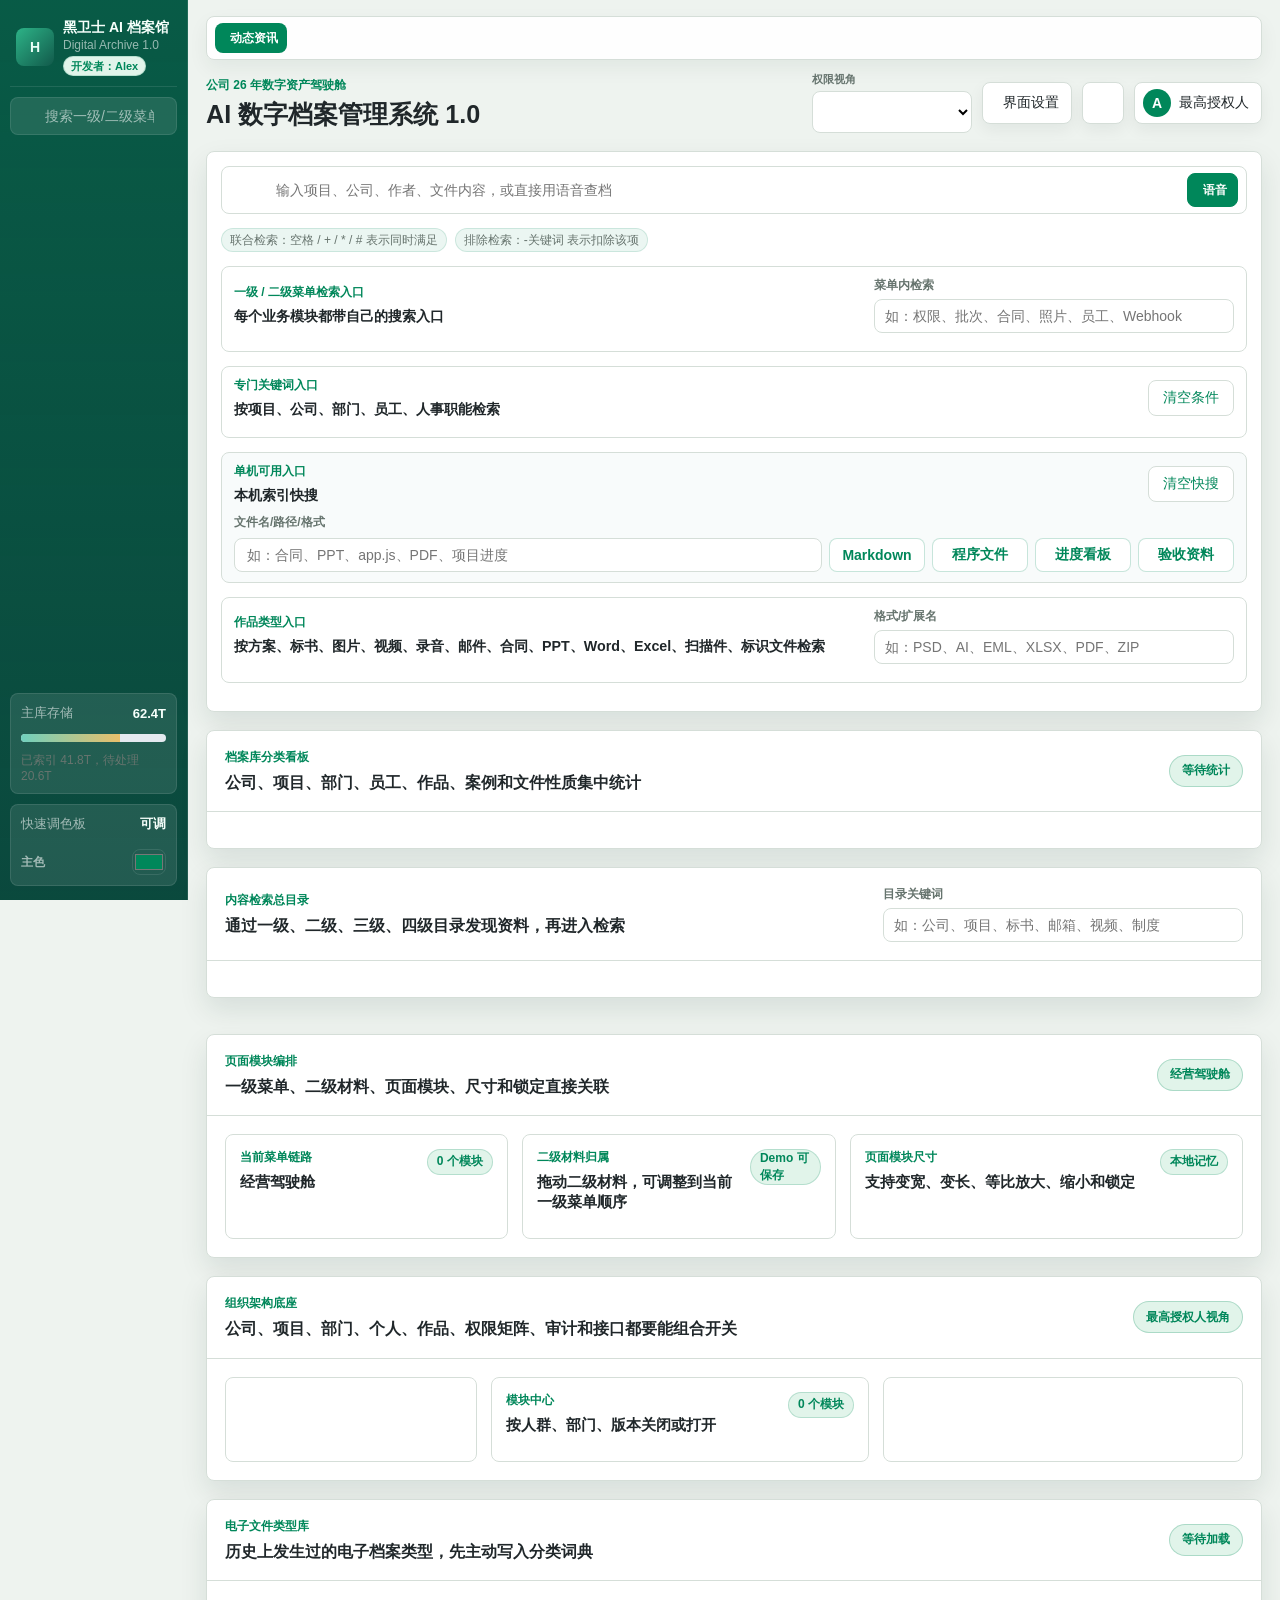
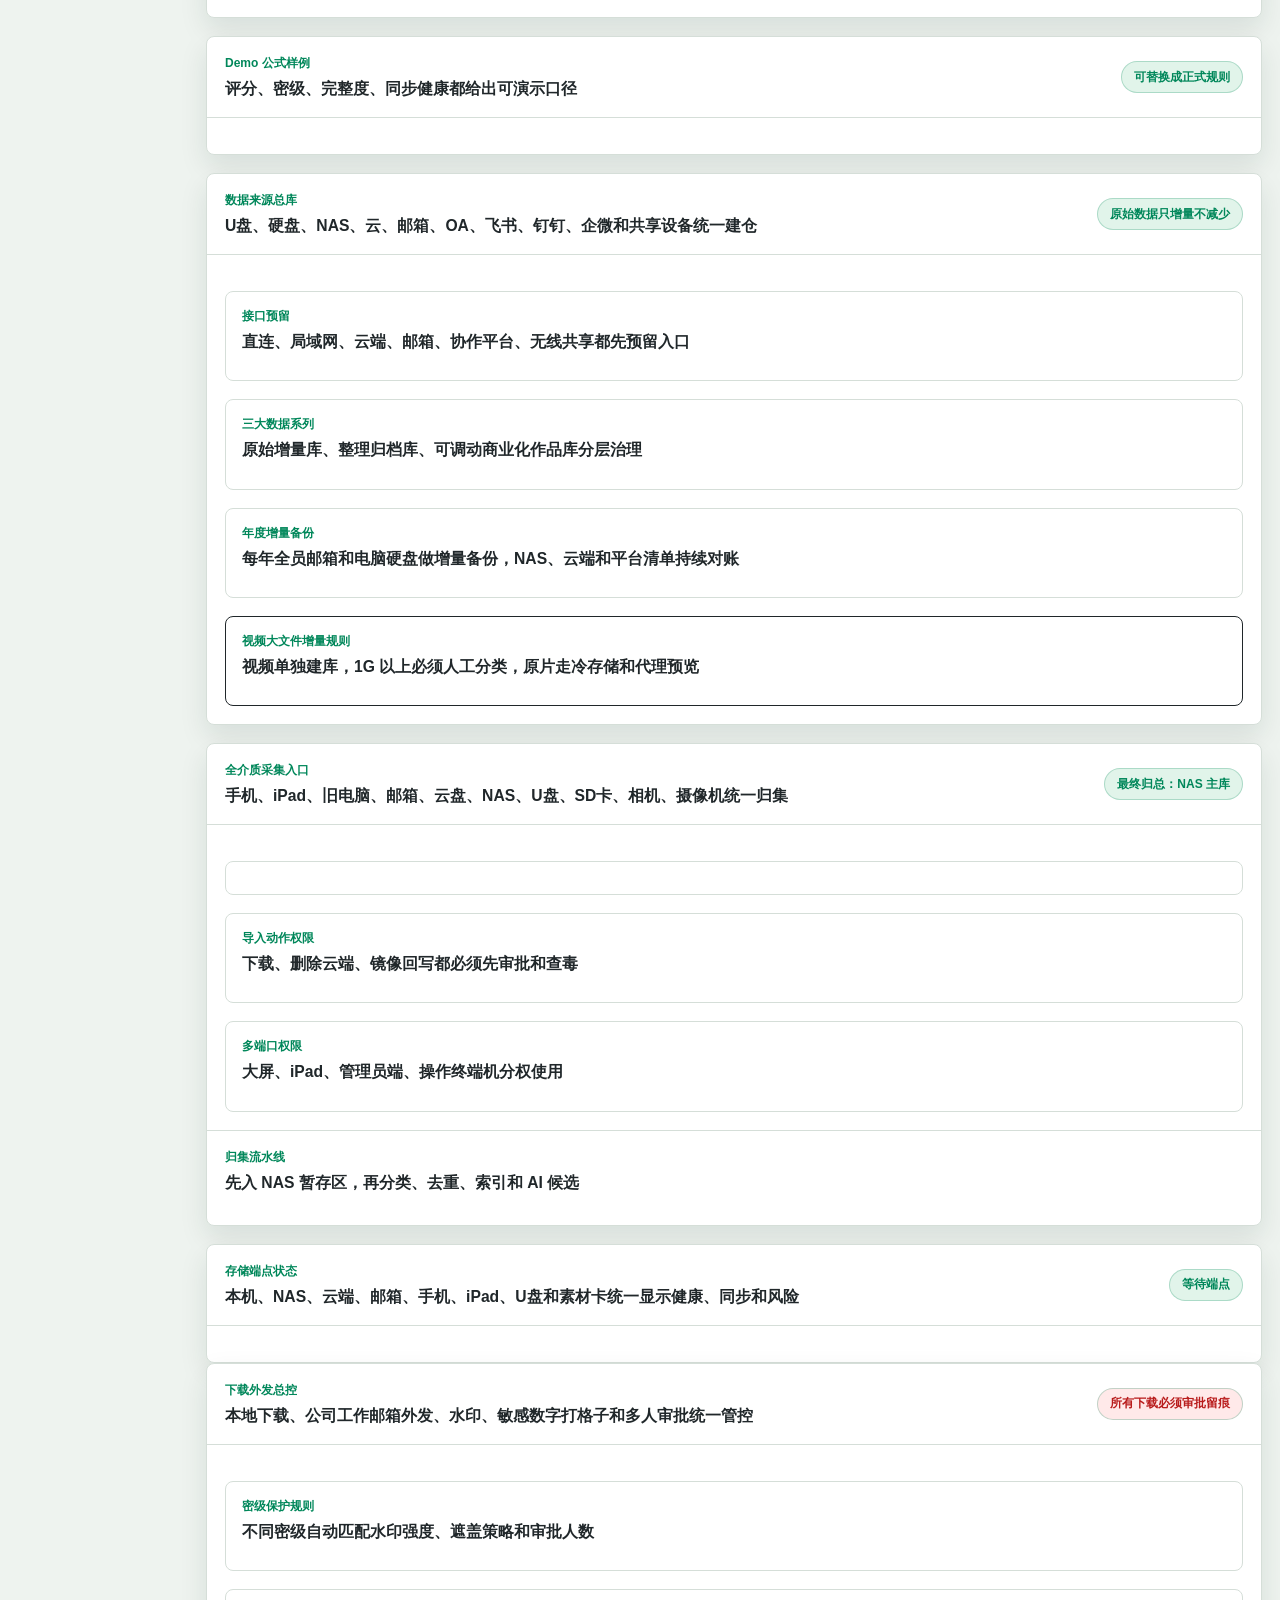
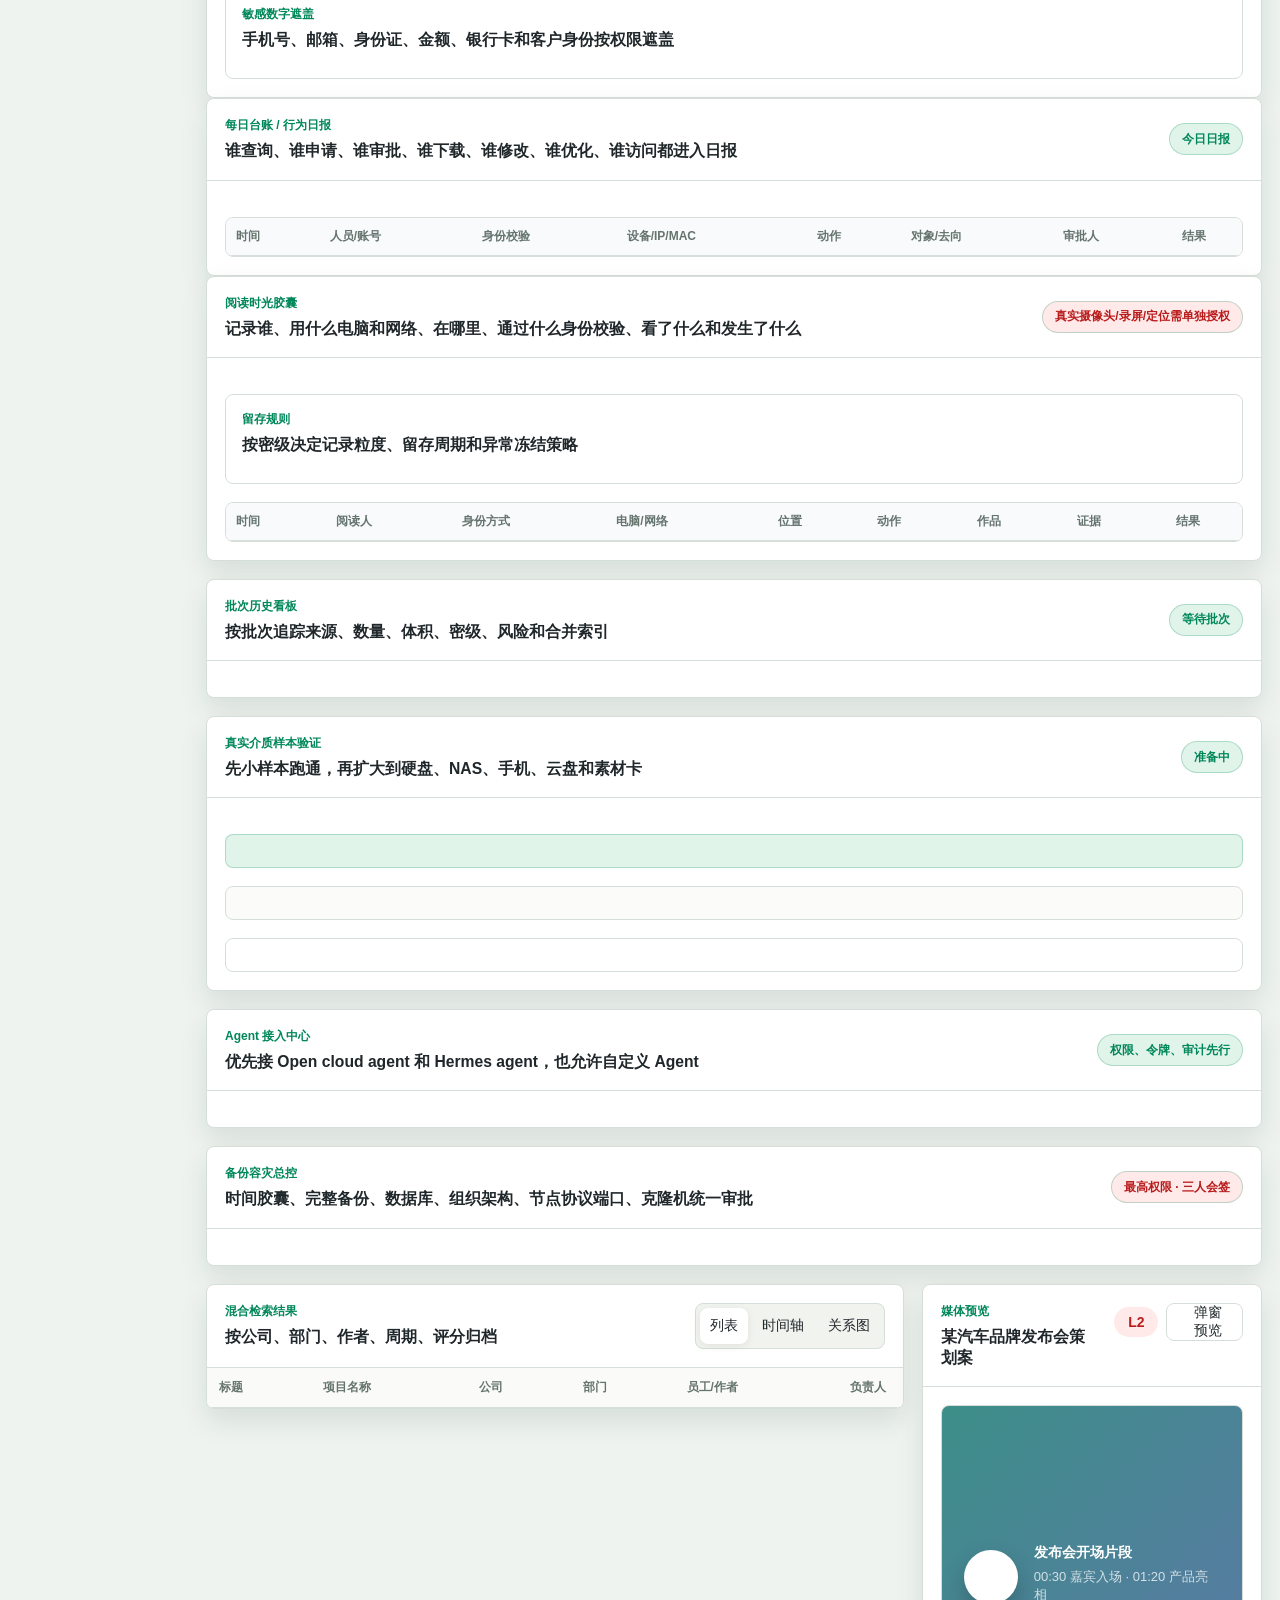
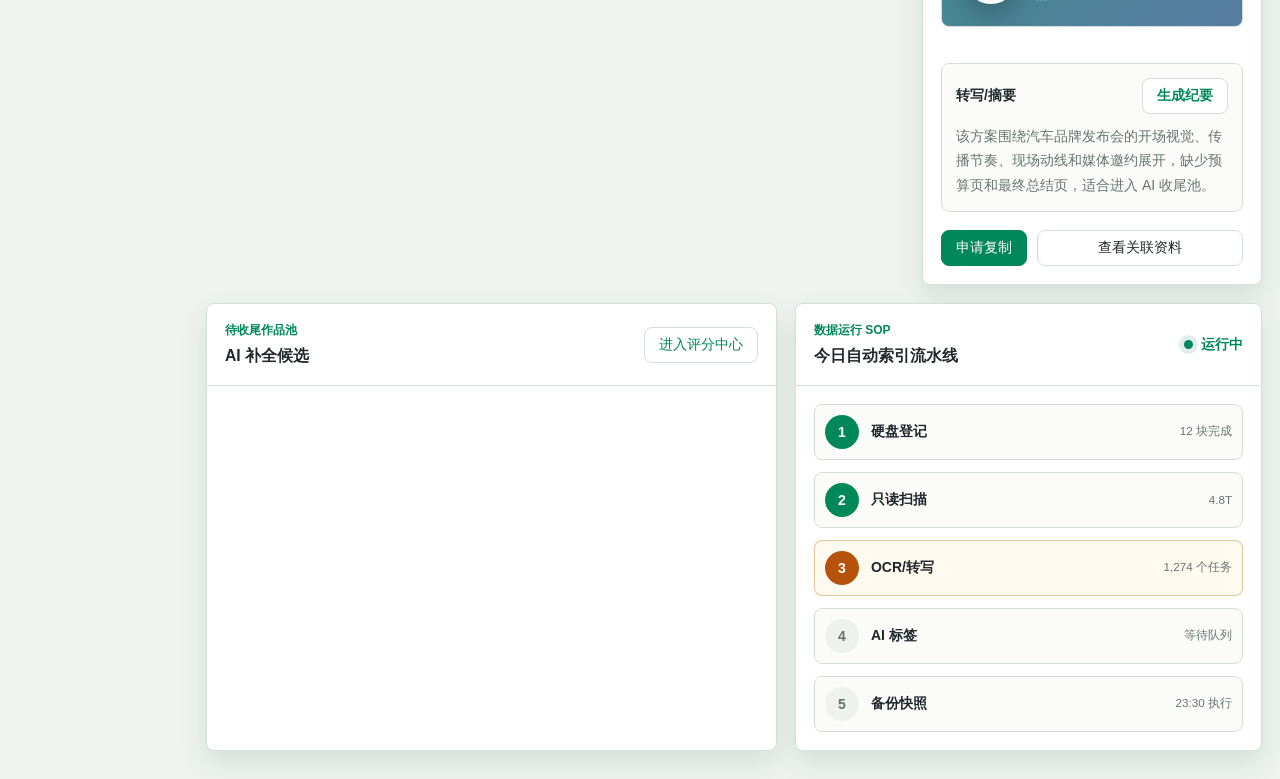
==== commit 9ddb8f56: "Add source vault and video governance UI" ====
--- a/界面原型-v1/index.html
+++ b/界面原型-v1/index.html
@@ -22,6 +22,7 @@
           <div>
             <strong>黑卫士 AI 档案馆</strong>
             <span>Digital Archive 1.0</span>
+            <span class="developer-credit">开发者：Alex</span>
           </div>
         </div>
 
@@ -352,6 +353,45 @@
           <div id="formulaDemoGrid" class="formula-demo-grid"></div>
         </section>
 
+        <section class="workspace-panel source-vault-panel managed-module" data-module-id="sourceVault" data-module-title="数据来源总库" aria-label="数据来源总库">
+          <div class="panel-heading">
+            <div>
+              <p class="eyebrow">数据来源总库</p>
+              <h2>U盘、硬盘、NAS、云、邮箱、OA、飞书、钉钉、企微和共享设备统一建仓</h2>
+            </div>
+            <span class="nas-target">原始数据只增量不减少</span>
+          </div>
+          <div id="sourceVaultCategoryGrid" class="source-vault-category-grid"></div>
+          <div class="source-vault-band">
+            <div>
+              <p class="eyebrow">接口预留</p>
+              <h2>直连、局域网、云端、邮箱、协作平台、无线共享都先预留入口</h2>
+            </div>
+            <div id="sourceVaultInterfaceGrid" class="source-vault-interface-grid"></div>
+          </div>
+          <div class="source-vault-band">
+            <div>
+              <p class="eyebrow">三大数据系列</p>
+              <h2>原始增量库、整理归档库、可调动商业化作品库分层治理</h2>
+            </div>
+            <div id="dataRepositorySeries" class="data-repository-series"></div>
+          </div>
+          <div class="source-vault-band">
+            <div>
+              <p class="eyebrow">年度增量备份</p>
+              <h2>每年全员邮箱和电脑硬盘做增量备份，NAS、云端和平台清单持续对账</h2>
+            </div>
+            <div id="annualBackupPolicyGrid" class="annual-backup-policy-grid"></div>
+          </div>
+          <div class="source-vault-band video-rule-band">
+            <div>
+              <p class="eyebrow">视频大文件增量规则</p>
+              <h2>视频单独建库，1G 以上必须人工分类，原片走冷存储和代理预览</h2>
+            </div>
+            <div id="videoIncrementalRuleGrid" class="video-increment-rule-grid"></div>
+          </div>
+        </section>
+
         <section class="workspace-panel intake-panel managed-module" data-module-id="intake" data-module-title="全介质采集入口" aria-label="多源采集入口">
           <div class="panel-heading">
             <div>
@@ -445,6 +485,42 @@
                 </tr>
               </thead>
               <tbody id="dailyLedgerBody"></tbody>
+            </table>
+          </div>
+        </section>
+
+        <section class="workspace-panel time-capsule-panel managed-module" data-module-id="timeCapsule" data-module-title="阅读时光胶囊" aria-label="阅读时光胶囊">
+          <div class="panel-heading">
+            <div>
+              <p class="eyebrow">阅读时光胶囊</p>
+              <h2>记录谁、用什么电脑和网络、在哪里、通过什么身份校验、看了什么和发生了什么</h2>
+            </div>
+            <span class="nas-target danger">真实摄像头/录屏/定位需单独授权</span>
+          </div>
+          <div id="timeCapsulePolicyGrid" class="time-capsule-policy-grid"></div>
+          <div class="time-capsule-retention">
+            <div>
+              <p class="eyebrow">留存规则</p>
+              <h2>按密级决定记录粒度、留存周期和异常冻结策略</h2>
+            </div>
+            <div id="timeCapsuleRetentionGrid" class="time-capsule-retention-grid"></div>
+          </div>
+          <div class="ledger-table-wrap">
+            <table class="ledger-table">
+              <thead>
+                <tr>
+                  <th>时间</th>
+                  <th>阅读人</th>
+                  <th>身份方式</th>
+                  <th>电脑/网络</th>
+                  <th>位置</th>
+                  <th>动作</th>
+                  <th>作品</th>
+                  <th>证据</th>
+                  <th>结果</th>
+                </tr>
+              </thead>
+              <tbody id="timeCapsuleEventBody"></tbody>
             </table>
           </div>
         </section>
@@ -540,7 +616,13 @@
                 <p class="eyebrow">媒体预览</p>
                 <h2 id="previewTitle">某汽车品牌发布会策划案</h2>
               </div>
-              <span id="previewLevel" class="level-pill">L2</span>
+              <div class="preview-heading-actions">
+                <span id="previewLevel" class="level-pill">L2</span>
+                <button id="openPreviewDockButton" class="secondary-action preview-open-button" type="button">
+                  <i data-lucide="maximize-2"></i>
+                  <span>弹窗预览</span>
+                </button>
+              </div>
             </div>
 
             <div id="previewFrame" class="preview-frame video-preview">
@@ -624,6 +706,42 @@
           </article>
         </section>
       </main>
+
+      <section id="previewDock" class="preview-dock preview-ratio-half" hidden aria-label="作品预览弹窗">
+        <div class="preview-dock-backdrop" data-preview-close="true"></div>
+        <article id="previewDockPanel" class="preview-dock-panel">
+          <header class="preview-dock-head">
+            <div>
+              <p class="eyebrow">作品弹窗预览</p>
+              <h2 id="previewDockTitle">等待选择作品</h2>
+            </div>
+            <div class="preview-dock-actions">
+              <span id="previewDockLevel" class="level-pill">--</span>
+              <div id="previewRatioControls" class="preview-ratio-controls" aria-label="预览窗口比例">
+                <button type="button" data-preview-ratio="quarter">1/4</button>
+                <button type="button" data-preview-ratio="half">1/2</button>
+                <button type="button" data-preview-ratio="threeQuarter">3/4</button>
+                <button type="button" data-preview-ratio="full">4/4</button>
+              </div>
+              <button id="previewRatioLockToggle" class="icon-button ratio-lock-toggle" type="button" aria-label="锁定预览比例">
+                <i data-lucide="unlock"></i>
+              </button>
+              <button id="previewDockClose" class="icon-button" type="button" aria-label="关闭弹窗预览">
+                <i data-lucide="panel-right-close"></i>
+              </button>
+            </div>
+          </header>
+          <div id="previewDockFrame" class="preview-frame doc-preview"></div>
+          <div id="previewDockMeta" class="preview-meta"></div>
+          <div class="transcript-box">
+            <div class="transcript-title">
+              <span>摘要/阅读说明</span>
+              <em id="previewRatioStatus">双击预览区切换比例</em>
+            </div>
+            <p id="previewDockSummary">请选择一条档案后打开预览。</p>
+          </div>
+        </article>
+      </section>
     </div>
   </body>
 </html>
--- a/界面原型-v1/styles.css
+++ b/界面原型-v1/styles.css
@@ -225,6 +225,21 @@
   font-size: 12px;
 }
 
+.brand .developer-credit {
+  display: inline-flex;
+  width: fit-content;
+  min-height: 20px;
+  align-items: center;
+  margin-top: 3px;
+  padding: 0 7px;
+  color: var(--teal);
+  background: var(--teal-soft);
+  border: 1px solid rgba(var(--teal-rgb), 0.18);
+  border-radius: 999px;
+  font-size: 11px;
+  font-weight: 900;
+}
+
 .sidebar-search {
   display: grid;
   grid-template-columns: 18px minmax(0, 1fr);
@@ -1676,6 +1691,21 @@
   padding: 18px 18px 0;
 }
 
+.time-capsule-policy-grid,
+.time-capsule-retention-grid {
+  display: grid;
+  gap: 10px;
+}
+
+.time-capsule-policy-grid {
+  grid-template-columns: repeat(3, minmax(0, 1fr));
+  padding: 18px;
+}
+
+.time-capsule-retention-grid {
+  grid-template-columns: repeat(4, minmax(0, 1fr));
+}
+
 .policy-card,
 .terminal-card,
 .storage-status-card,
@@ -1691,7 +1721,9 @@
 .download-destination-card,
 .download-protection-card,
 .mask-rule-card,
-.ledger-summary-card {
+.ledger-summary-card,
+.time-capsule-card,
+.retention-card {
   min-width: 0;
   padding: 13px;
   background: #fbfcf9;
@@ -1705,31 +1737,36 @@
 }
 
 .storage-status-card.warning,
-.download-destination-card.warning {
+.download-destination-card.warning,
+.time-capsule-card.warning {
   background: #fffbeb;
   border-color: #f4d7a7;
 }
 
 .storage-status-card.danger,
-.download-destination-card.danger {
+.download-destination-card.danger,
+.time-capsule-card.danger {
   background: var(--red-soft);
   border-color: #fecaca;
 }
 
 .storage-card-head,
-.download-card-head {
+.download-card-head,
+.time-capsule-head {
   display: grid;
   grid-template-columns: 38px minmax(0, 1fr) auto;
   gap: 9px;
   align-items: center;
 }
 
-.download-card-head {
+.download-card-head,
+.time-capsule-head {
   grid-template-columns: 38px minmax(0, 1fr);
 }
 
 .storage-card-head > span,
-.download-card-head > span {
+.download-card-head > span,
+.time-capsule-head > span {
   display: grid;
   width: 38px;
   height: 38px;
@@ -1740,7 +1777,8 @@
 }
 
 .storage-card-head h3,
-.download-destination-card h3 {
+.download-destination-card h3,
+.time-capsule-card h3 {
   margin: 0;
   font-size: 15px;
   line-height: 1.25;
@@ -1748,6 +1786,7 @@
 
 .storage-card-head em,
 .download-card-head em,
+.time-capsule-head em,
 .storage-status-foot span,
 .download-rule-list span,
 .download-protection-card em,
@@ -1793,6 +1832,9 @@
 .storage-meter-row span,
 .storage-status-card p,
 .download-destination-card p,
+.time-capsule-card p,
+.time-capsule-card small,
+.retention-card span,
 .download-protection-card span,
 .download-protection-card i,
 .mask-rule-card span,
@@ -1841,6 +1883,36 @@
   background: #ffffff;
   border: 1px solid var(--line);
   border-radius: 8px;
+}
+
+.time-capsule-retention {
+  display: grid;
+  gap: 12px;
+  margin: 0 18px 18px;
+  padding: 16px;
+  background: #ffffff;
+  border: 1px solid var(--line);
+  border-radius: 8px;
+}
+
+.time-capsule-card {
+  display: grid;
+  gap: 9px;
+}
+
+.time-capsule-card small {
+  display: block;
+  padding-top: 8px;
+  border-top: 1px solid var(--line);
+}
+
+.retention-card {
+  display: grid;
+  gap: 8px;
+}
+
+.retention-card strong {
+  color: var(--teal);
 }
 
 .download-protection-card strong,
@@ -2005,8 +2077,8 @@
 
 .secondary-menu-card {
   display: grid;
-  grid-template-columns: minmax(170px, 0.42fr) minmax(210px, 0.5fr) minmax(0, 1fr);
-  gap: 10px;
+  grid-template-columns: minmax(0, 1fr) minmax(220px, 0.34fr);
+  gap: 9px 12px;
   align-items: center;
   padding: 10px;
 }
@@ -2048,12 +2120,11 @@
 }
 
 .secondary-chip-row {
-  display: flex;
-  flex-wrap: nowrap;
-  gap: 7px;
+  display: grid;
+  grid-column: 1 / -1;
+  grid-template-columns: repeat(auto-fit, minmax(118px, 1fr));
+  gap: 6px;
   min-width: 0;
-  overflow-x: auto;
-  scrollbar-width: thin;
 }
 
 .secondary-chip-row button,
@@ -2069,13 +2140,21 @@
 }
 
 .secondary-chip-row button {
-  display: inline-grid;
+  display: grid;
+  grid-template-rows: auto auto;
   gap: 2px;
-  min-width: 112px;
-  min-height: 36px;
-  padding: 5px 9px;
+  min-height: 38px;
+  padding: 5px 8px;
   text-align: left;
   border-radius: 8px;
+}
+
+.secondary-chip-row button span,
+.secondary-chip-row button em {
+  min-width: 0;
+  overflow: hidden;
+  text-overflow: ellipsis;
+  white-space: nowrap;
 }
 
 .secondary-chip-row button em {
@@ -2083,6 +2162,10 @@
   font-size: 11px;
   font-style: normal;
   font-weight: 700;
+}
+
+.secondary-menu-card[data-section="integration"] .secondary-chip-row {
+  grid-template-columns: repeat(6, minmax(0, 1fr));
 }
 
 .saas-console,
@@ -2546,8 +2629,189 @@
   line-height: 1.6;
 }
 
+.source-vault-panel,
 .intake-panel {
   margin: 18px 0;
+}
+
+.source-vault-category-grid,
+.source-vault-interface-grid,
+.data-repository-series,
+.annual-backup-policy-grid,
+.video-increment-rule-grid {
+  display: grid;
+  gap: 10px;
+}
+
+.source-vault-category-grid {
+  grid-template-columns: repeat(4, minmax(0, 1fr));
+  padding: 18px;
+}
+
+.source-vault-band {
+  display: grid;
+  gap: 12px;
+  margin: 0 18px 18px;
+  padding: 16px;
+  background: #ffffff;
+  border: 1px solid var(--line);
+  border-radius: 8px;
+}
+
+.source-vault-interface-grid {
+  grid-template-columns: repeat(3, minmax(0, 1fr));
+}
+
+.data-repository-series {
+  grid-template-columns: repeat(3, minmax(0, 1fr));
+}
+
+.annual-backup-policy-grid {
+  grid-template-columns: repeat(4, minmax(0, 1fr));
+}
+
+.video-increment-rule-grid {
+  grid-template-columns: repeat(4, minmax(0, 1fr));
+}
+
+.source-vault-card,
+.source-interface-card,
+.data-series-card,
+.annual-backup-card,
+.video-rule-card {
+  min-width: 0;
+  padding: 13px;
+  background: #fbfcf9;
+  border: 1px solid var(--line);
+  border-radius: 8px;
+}
+
+.source-vault-card.warning {
+  background: #fffbeb;
+  border-color: #f4d7a7;
+}
+
+.source-vault-card.danger {
+  background: var(--red-soft);
+  border-color: #fecaca;
+}
+
+.source-vault-card,
+.data-series-card,
+.annual-backup-card,
+.video-rule-card {
+  display: grid;
+  gap: 10px;
+}
+
+.source-vault-head {
+  display: grid;
+  grid-template-columns: 38px minmax(0, 1fr) auto;
+  gap: 9px;
+  align-items: center;
+}
+
+.data-series-card .source-vault-head {
+  grid-template-columns: 38px minmax(0, 1fr);
+}
+
+.source-vault-head > span {
+  display: grid;
+  width: 38px;
+  height: 38px;
+  place-items: center;
+  color: var(--teal);
+  background: var(--teal-soft);
+  border-radius: 8px;
+}
+
+.source-vault-head h3 {
+  margin: 0;
+  font-size: 15px;
+  line-height: 1.25;
+}
+
+.source-vault-head em {
+  color: var(--muted);
+  font-size: 12px;
+  font-style: normal;
+  font-weight: 900;
+}
+
+.source-vault-card p,
+.data-series-card p,
+.source-interface-card span,
+.annual-backup-card span,
+.video-rule-card p {
+  margin: 0;
+  color: var(--muted);
+  font-size: 12px;
+  line-height: 1.55;
+}
+
+.source-vault-meta {
+  display: grid;
+  gap: 7px;
+}
+
+.source-vault-meta span,
+.annual-backup-card span {
+  display: grid;
+  gap: 4px;
+  min-height: 48px;
+  padding: 8px;
+  color: var(--muted);
+  background: #ffffff;
+  border: 1px solid var(--line);
+  border-radius: 8px;
+  font-size: 12px;
+  line-height: 1.5;
+}
+
+.source-vault-meta b,
+.annual-backup-card b,
+.source-interface-card strong,
+.annual-backup-card strong {
+  color: var(--ink);
+  font-size: 12px;
+}
+
+.source-interface-card {
+  display: grid;
+  gap: 7px;
+}
+
+.video-rule-band {
+  border-color: rgba(var(--blue-rgb), 0.24);
+}
+
+.video-rule-card {
+  border-color: rgba(var(--blue-rgb), 0.2);
+}
+
+.video-rule-head {
+  display: flex;
+  flex-wrap: wrap;
+  gap: 6px;
+  align-items: center;
+  justify-content: space-between;
+}
+
+.video-rule-head strong {
+  color: var(--ink);
+}
+
+.video-rule-head em {
+  display: inline-flex;
+  min-height: 24px;
+  align-items: center;
+  padding: 0 8px;
+  color: var(--blue);
+  background: var(--blue-soft);
+  border-radius: 999px;
+  font-size: 12px;
+  font-style: normal;
+  font-weight: 900;
 }
 
 .nas-target {
@@ -3393,6 +3657,28 @@
   border-radius: 999px;
 }
 
+.preview-heading-actions,
+.preview-dock-actions {
+  display: flex;
+  flex-wrap: wrap;
+  gap: 8px;
+  align-items: center;
+  justify-content: flex-end;
+}
+
+.preview-open-button {
+  flex: 0 0 auto;
+  display: inline-flex;
+  gap: 6px;
+  align-items: center;
+  min-height: 32px;
+}
+
+.preview-open-button svg {
+  width: 15px;
+  height: 15px;
+}
+
 .preview-frame {
   margin: 18px;
   min-height: 220px;
@@ -3572,6 +3858,107 @@
   padding: 0 18px 18px;
 }
 
+.preview-dock {
+  position: fixed;
+  inset: 0;
+  z-index: 50;
+  display: block;
+}
+
+.preview-dock[hidden] {
+  display: none;
+}
+
+.preview-dock-backdrop {
+  position: absolute;
+  inset: 0;
+  background: rgba(15, 23, 42, 0.32);
+}
+
+.preview-dock-panel {
+  position: absolute;
+  top: 0;
+  right: 0;
+  display: grid;
+  grid-template-rows: auto auto minmax(0, 1fr) auto;
+  width: min(50vw, 920px);
+  height: 100%;
+  overflow-y: auto;
+  background: #ffffff;
+  border-left: 1px solid var(--line);
+  box-shadow: -22px 0 42px rgba(15, 23, 42, 0.2);
+}
+
+.preview-ratio-quarter .preview-dock-panel {
+  width: min(25vw, 520px);
+}
+
+.preview-ratio-half .preview-dock-panel {
+  width: min(50vw, 920px);
+}
+
+.preview-ratio-threeQuarter .preview-dock-panel {
+  width: min(75vw, 1240px);
+}
+
+.preview-ratio-full .preview-dock-panel {
+  width: 100vw;
+}
+
+.preview-dock-head {
+  display: flex;
+  justify-content: space-between;
+  gap: 14px;
+  align-items: flex-start;
+  padding: 16px 18px;
+  background: #ffffff;
+  border-bottom: 1px solid var(--line);
+  position: sticky;
+  top: 0;
+  z-index: 2;
+}
+
+.preview-dock-head h2 {
+  margin: 0;
+  font-size: 20px;
+  line-height: 1.25;
+}
+
+.preview-ratio-controls {
+  display: grid;
+  grid-template-columns: repeat(4, minmax(42px, 1fr));
+  gap: 5px;
+  padding: 4px;
+  background: #f8fafc;
+  border: 1px solid var(--line);
+  border-radius: 8px;
+}
+
+.preview-ratio-controls button {
+  min-height: 28px;
+  padding: 0 8px;
+  color: var(--muted);
+  background: transparent;
+  border: 0;
+  border-radius: 6px;
+  font-size: 12px;
+  font-weight: 900;
+}
+
+.preview-ratio-controls button.active,
+.ratio-lock-toggle.active {
+  color: #ffffff;
+  background: var(--teal);
+}
+
+.preview-dock .preview-frame {
+  min-height: 320px;
+}
+
+.preview-dock .preview-meta {
+  display: block;
+}
+
 .primary-action,
 .secondary-action,
 .text-button {
@@ -3806,6 +4193,11 @@
   .secondary-menu-grid,
   .library-board-grid,
   .content-directory-grid,
+  .source-vault-category-grid,
+  .source-vault-interface-grid,
+  .data-repository-series,
+  .annual-backup-policy-grid,
+  .video-increment-rule-grid,
   .agent-connector-grid,
   .resilience-plan-grid,
   .storage-status-grid,
@@ -3813,6 +4205,8 @@
   .download-protection-grid,
   .sensitive-mask-grid,
   .daily-ledger-summary,
+  .time-capsule-policy-grid,
+  .time-capsule-retention-grid,
   .import-action-policy-grid,
   .terminal-port-grid,
   .route-menu-bins,
@@ -3842,6 +4236,10 @@
   }
 
   .type-chip-row {
+    grid-template-columns: repeat(4, minmax(0, 1fr));
+  }
+
+  .secondary-menu-card[data-section="integration"] .secondary-chip-row {
     grid-template-columns: repeat(4, minmax(0, 1fr));
   }
 }
@@ -3950,6 +4348,11 @@
   .secondary-menu-grid,
   .library-board-grid,
   .content-directory-grid,
+  .source-vault-category-grid,
+  .source-vault-interface-grid,
+  .data-repository-series,
+  .annual-backup-policy-grid,
+  .video-increment-rule-grid,
   .agent-connector-grid,
   .resilience-plan-grid,
   .storage-status-grid,
@@ -3957,6 +4360,8 @@
   .download-protection-grid,
   .sensitive-mask-grid,
   .daily-ledger-summary,
+  .time-capsule-policy-grid,
+  .time-capsule-retention-grid,
   .import-action-policy-grid,
   .terminal-port-grid,
   .route-menu-bins,
@@ -3978,8 +4383,25 @@
     grid-template-columns: 1fr;
   }
 
+  .secondary-menu-card[data-section="integration"] .secondary-chip-row {
+    grid-template-columns: repeat(2, minmax(0, 1fr));
+  }
+
   .preview-panel {
     display: block;
+  }
+
+  .preview-dock-panel,
+  .preview-ratio-quarter .preview-dock-panel,
+  .preview-ratio-half .preview-dock-panel,
+  .preview-ratio-threeQuarter .preview-dock-panel,
+  .preview-ratio-full .preview-dock-panel {
+    width: 100vw;
+  }
+
+  .preview-dock-head {
+    align-items: stretch;
+    flex-direction: column;
   }
 }
 
@@ -4085,6 +4507,11 @@
   .secondary-menu-grid,
   .library-board-grid,
   .content-directory-grid,
+  .source-vault-category-grid,
+  .source-vault-interface-grid,
+  .data-repository-series,
+  .annual-backup-policy-grid,
+  .video-increment-rule-grid,
   .agent-connector-grid,
   .resilience-plan-grid,
   .storage-status-grid,
@@ -4092,6 +4519,8 @@
   .download-protection-grid,
   .sensitive-mask-grid,
   .daily-ledger-summary,
+  .time-capsule-policy-grid,
+  .time-capsule-retention-grid,
   .import-action-policy-grid,
   .terminal-port-grid,
   .route-menu-bins,
@@ -4103,6 +4532,10 @@
     grid-template-columns: 1fr;
   }
 
+  .secondary-menu-card[data-section="integration"] .secondary-chip-row {
+    grid-template-columns: 1fr;
+  }
+
   .finish-item,
   .pipe-step,
   .intake-selected-main,
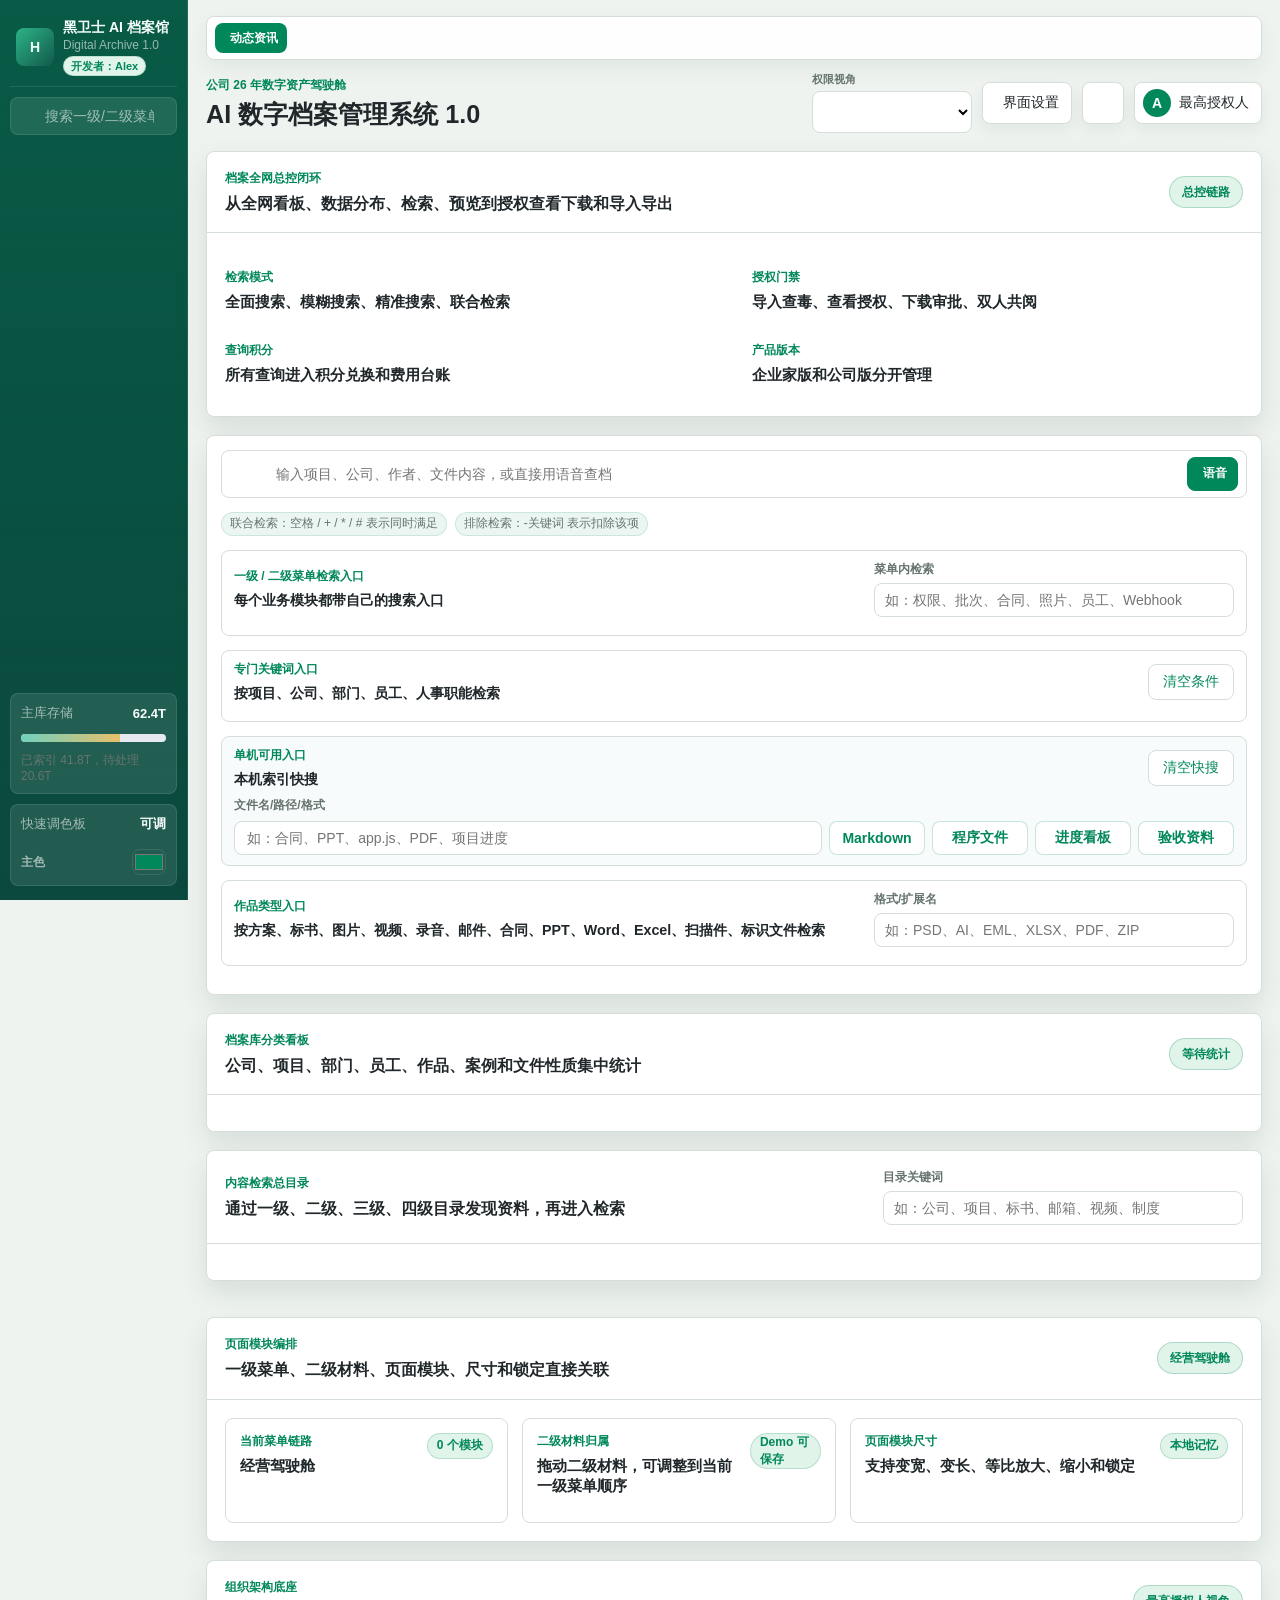
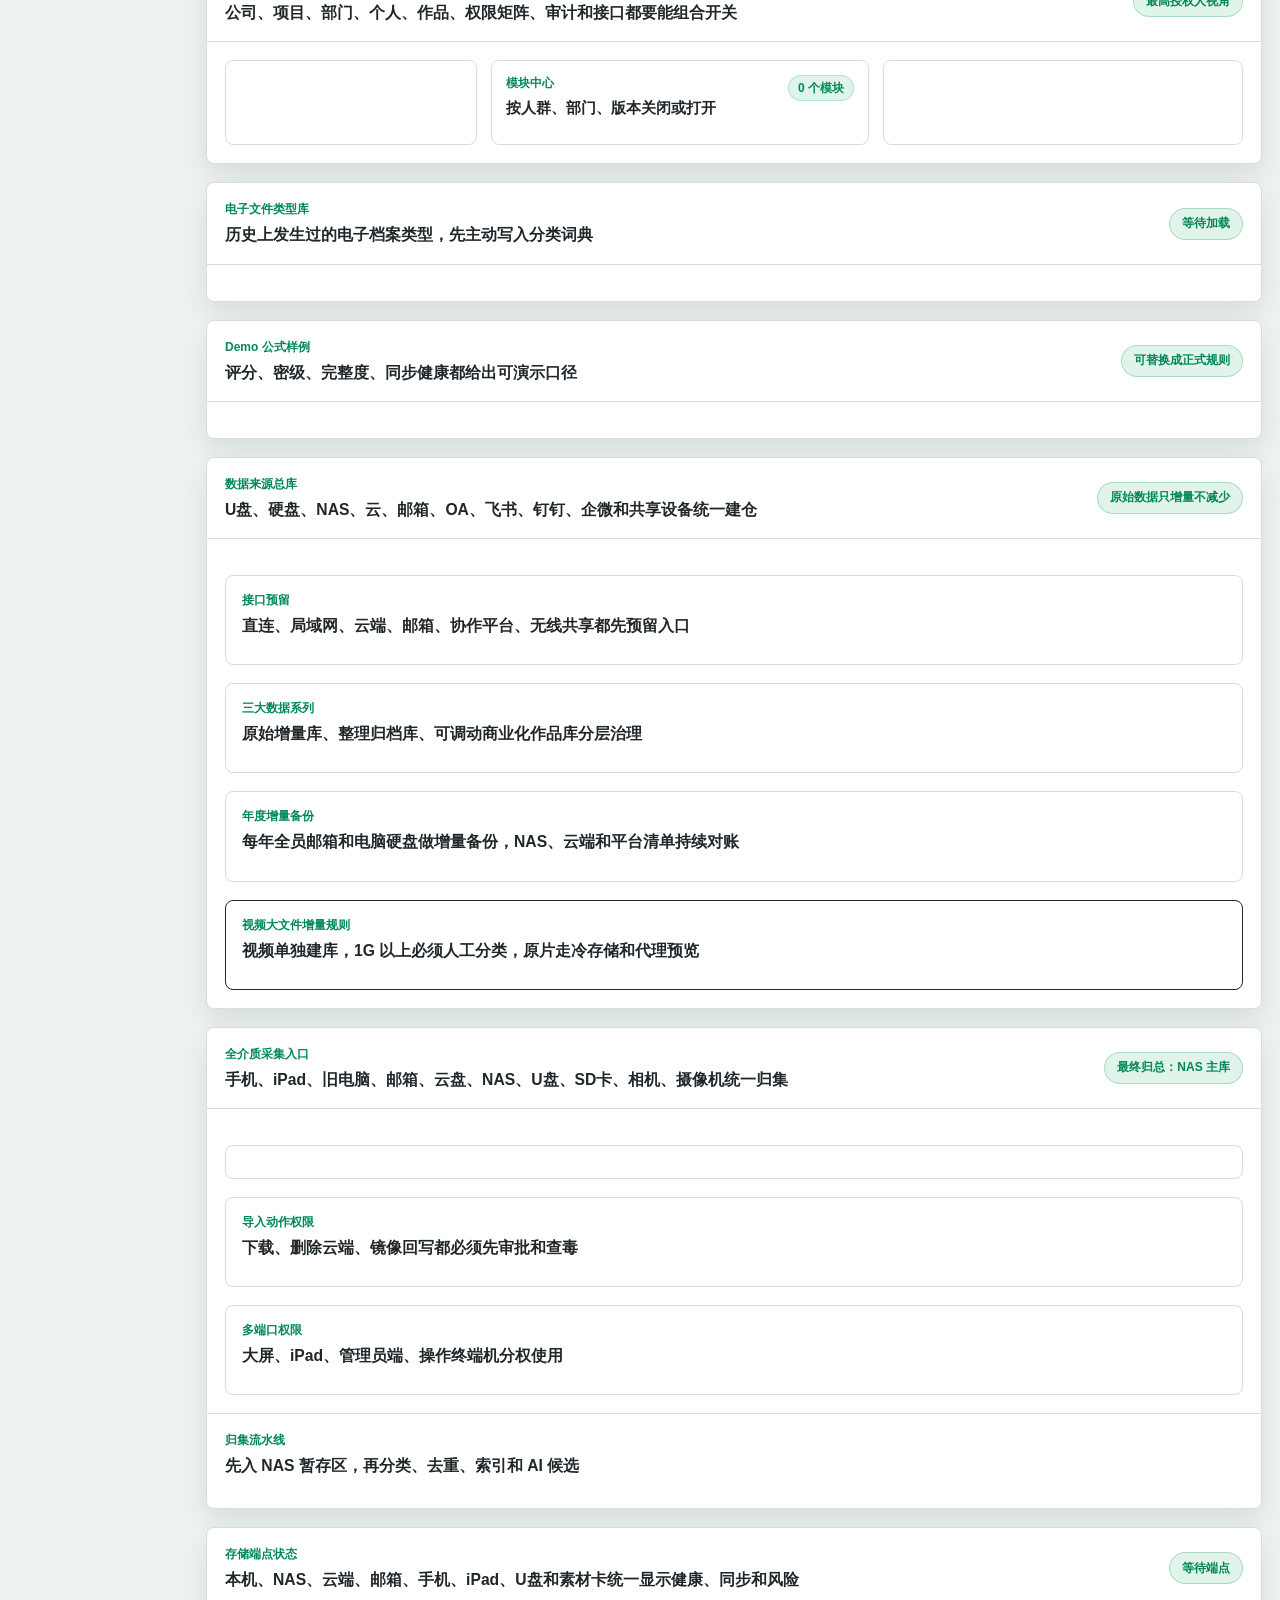
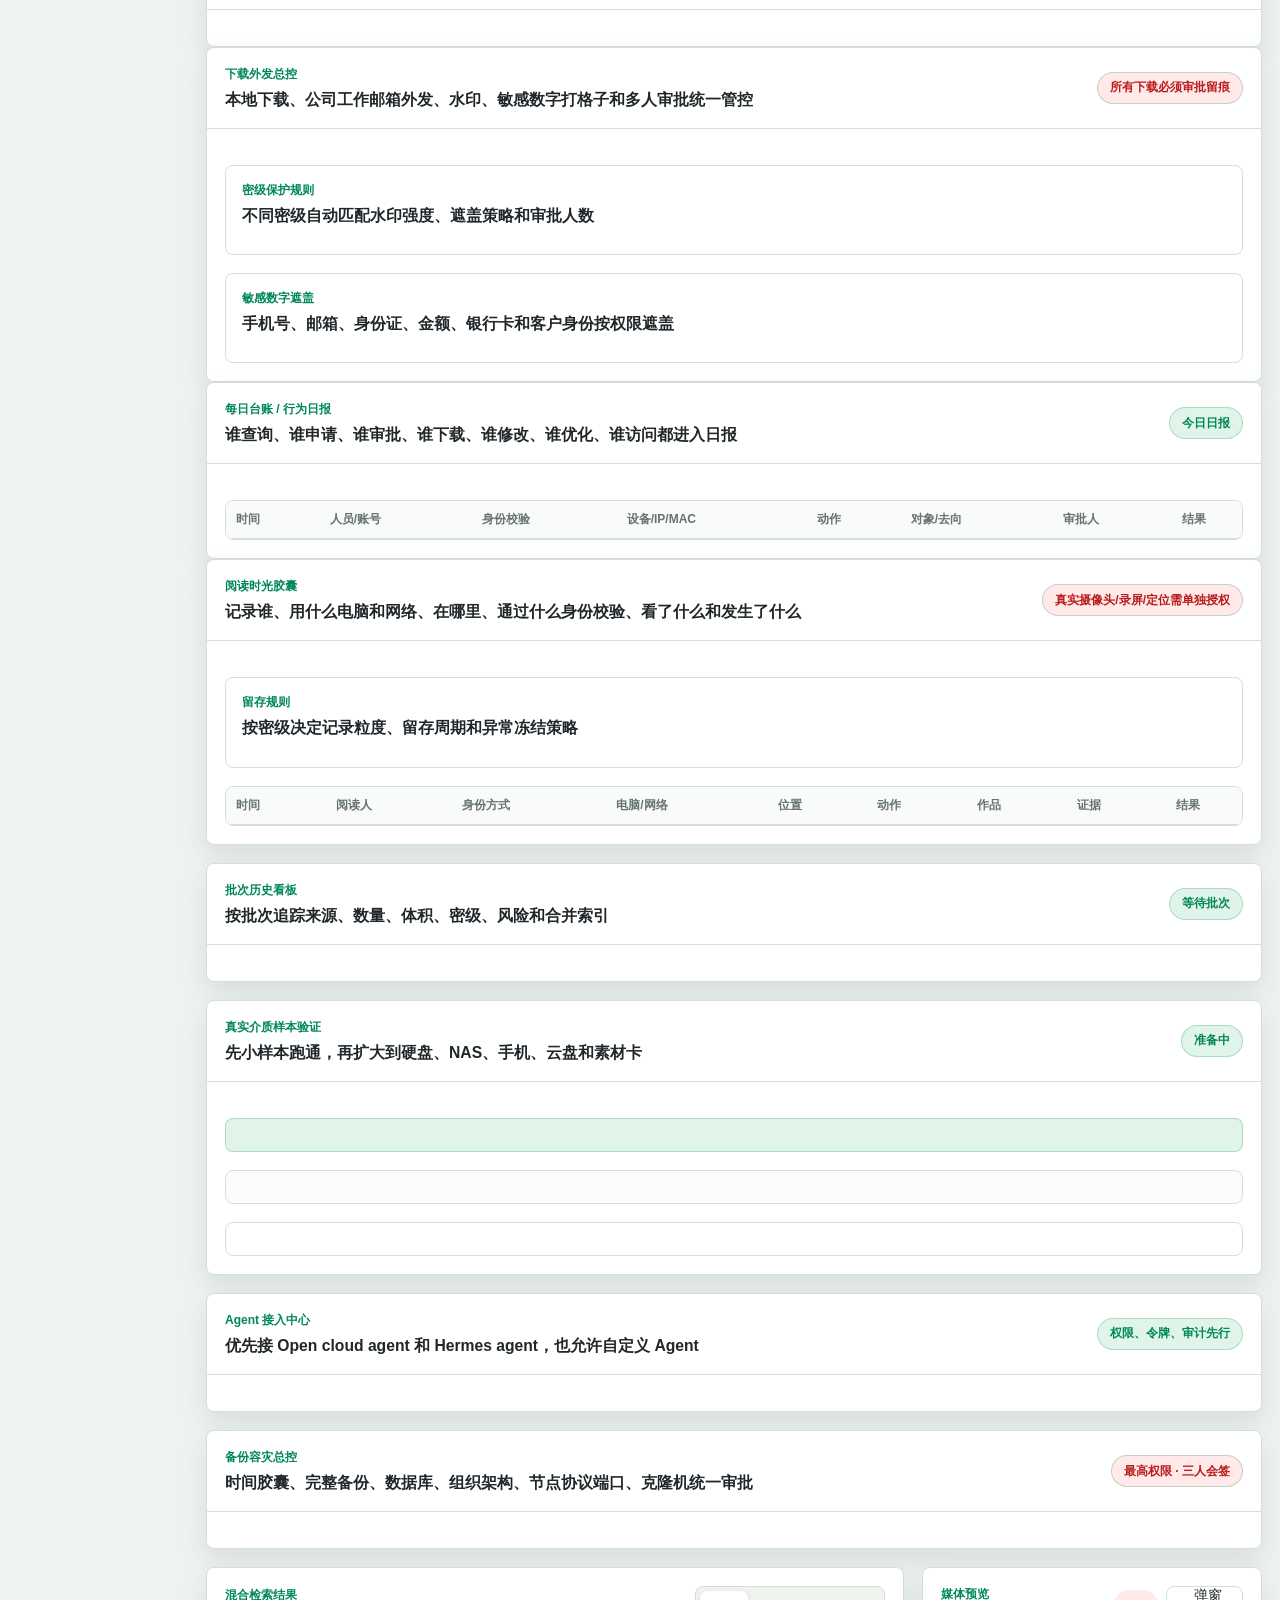
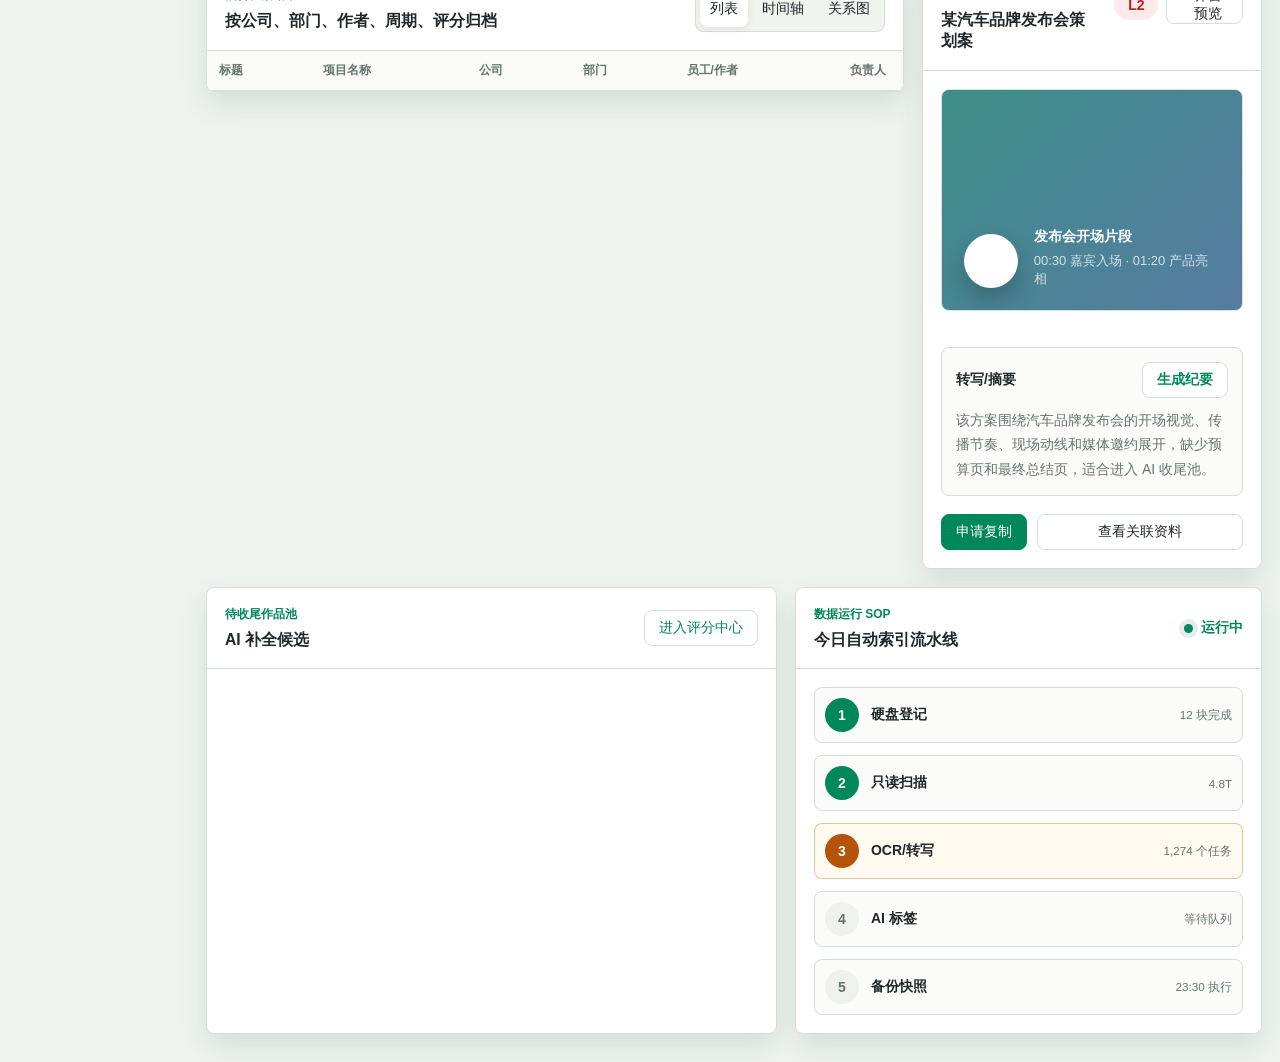
==== commit 188de8b3: "Add archive command loop and settings governance UI" ====
--- a/界面原型-v1/index.html
+++ b/界面原型-v1/index.html
@@ -157,6 +157,57 @@
           </div>
         </section>
 
+        <section class="workspace-panel archive-command-loop managed-module" data-module-id="archiveCommandLoop" data-module-title="档案全网总控闭环" aria-label="档案全网总控闭环">
+          <div class="panel-heading">
+            <div>
+              <p class="eyebrow">档案全网总控闭环</p>
+              <h2>从全网看板、数据分布、检索、预览到授权查看下载和导入导出</h2>
+            </div>
+            <span id="archiveCommandLoopBadge" class="nas-target">总控链路</span>
+          </div>
+          <div id="archiveCommandFlow" class="archive-command-flow"></div>
+          <div class="archive-command-grid">
+            <div>
+              <div class="section-mini-head">
+                <div>
+                  <p class="eyebrow">检索模式</p>
+                  <h3>全面搜索、模糊搜索、精准搜索、联合检索</h3>
+                </div>
+              </div>
+              <div id="searchModeGrid" class="search-mode-grid"></div>
+            </div>
+            <div>
+              <div class="section-mini-head">
+                <div>
+                  <p class="eyebrow">授权门禁</p>
+                  <h3>导入查毒、查看授权、下载审批、双人共阅</h3>
+                </div>
+              </div>
+              <div id="authorizationGateGrid" class="authorization-gate-grid"></div>
+            </div>
+          </div>
+          <div class="archive-command-grid bottom">
+            <div>
+              <div class="section-mini-head">
+                <div>
+                  <p class="eyebrow">查询积分</p>
+                  <h3>所有查询进入积分兑换和费用台账</h3>
+                </div>
+              </div>
+              <div id="queryBillingGrid" class="query-billing-grid"></div>
+            </div>
+            <div>
+              <div class="section-mini-head">
+                <div>
+                  <p class="eyebrow">产品版本</p>
+                  <h3>企业家版和公司版分开管理</h3>
+                </div>
+              </div>
+              <div id="productEditionGrid" class="product-edition-grid"></div>
+            </div>
+          </div>
+        </section>
+
         <section class="command-center managed-module" data-module-id="command" data-module-title="全域智能检索台" aria-label="智能检索">
           <div class="search-box">
             <i data-lucide="search"></i>
--- a/界面原型-v1/styles.css
+++ b/界面原型-v1/styles.css
@@ -1489,9 +1489,120 @@
 
 .library-board,
 .directory-panel,
+.archive-command-loop,
 .agent-panel,
 .resilience-panel {
   margin: 18px 0;
+}
+
+.archive-command-flow {
+  display: grid;
+  grid-template-columns: repeat(7, minmax(0, 1fr));
+  gap: 8px;
+  padding: 18px 18px 8px;
+}
+
+.command-flow-card {
+  display: grid;
+  gap: 7px;
+  min-width: 0;
+  padding: 12px;
+  background: #fbfcf9;
+  border: 1px solid var(--line);
+  border-radius: 8px;
+}
+
+.command-flow-card em {
+  width: fit-content;
+  padding: 3px 8px;
+  color: #ffffff;
+  background: var(--teal);
+  border-radius: 999px;
+  font-size: 11px;
+  font-style: normal;
+  font-weight: 900;
+}
+
+.command-flow-card strong,
+.search-mode-card strong,
+.authorization-gate-card strong,
+.query-billing-card strong,
+.product-edition-card strong {
+  color: var(--ink);
+}
+
+.command-flow-card span,
+.search-mode-card span,
+.search-mode-card em,
+.authorization-gate-card p,
+.query-billing-card span,
+.query-billing-card small,
+.product-edition-card span,
+.product-edition-card em {
+  color: var(--muted);
+  line-height: 1.55;
+}
+
+.archive-command-grid {
+  display: grid;
+  grid-template-columns: minmax(0, 1.05fr) minmax(0, 1fr);
+  gap: 12px;
+  padding: 10px 18px 18px;
+}
+
+.archive-command-grid.bottom {
+  padding-top: 0;
+}
+
+.search-mode-grid,
+.authorization-gate-grid,
+.query-billing-grid,
+.product-edition-grid {
+  display: grid;
+  grid-template-columns: repeat(2, minmax(0, 1fr));
+  gap: 8px;
+}
+
+.search-mode-card,
+.authorization-gate-card,
+.query-billing-card,
+.product-edition-card {
+  display: grid;
+  gap: 7px;
+  min-width: 0;
+  padding: 12px;
+  text-align: left;
+  background: #ffffff;
+  border: 1px solid var(--line);
+  border-radius: 8px;
+}
+
+.search-mode-card {
+  cursor: pointer;
+}
+
+.search-mode-card:hover {
+  border-color: rgba(var(--teal-rgb), 0.38);
+  box-shadow: 0 8px 18px rgba(var(--teal-rgb), 0.08);
+}
+
+.search-mode-card svg {
+  width: 18px;
+  height: 18px;
+  color: var(--teal);
+}
+
+.authorization-gate-card span,
+.query-billing-card em,
+.product-edition-card em {
+  width: fit-content;
+  padding: 3px 8px;
+  color: var(--red);
+  background: var(--red-soft);
+  border-radius: 999px;
+  font-size: 11px;
+  font-style: normal;
+  font-weight: 900;
 }
 
 .library-board-grid {
@@ -3460,6 +3571,15 @@
   background: #eef6f4;
 }
 
+.archive-table tr.encrypted-important-file {
+  background: #fff5f5;
+}
+
+.archive-table tr.encrypted-important-file:hover,
+.archive-table tr.encrypted-important-file.selected {
+  background: #ffe9e9;
+}
+
 .empty-state {
   display: grid;
   min-height: 90px;
@@ -3481,6 +3601,25 @@
 .archive-identity-card {
   gap: 7px;
   min-width: 0;
+}
+
+.archive-identity-card.encrypted-important-card {
+  padding: 9px;
+  background: #fff7f7;
+  border: 1px solid rgba(166, 64, 75, 0.32);
+  border-radius: 8px;
+}
+
+.risk-file-badge {
+  width: fit-content;
+  padding: 3px 8px;
+  color: var(--red);
+  background: var(--red-soft);
+  border: 1px solid rgba(166, 64, 75, 0.22);
+  border-radius: 999px;
+  font-size: 11px;
+  font-style: normal;
+  font-weight: 900;
 }
 
 .identity-title-row {
@@ -3627,7 +3766,8 @@
 .tag.L3,
 .tag.L4,
 .tag.L5,
-.tag.L6 {
+.tag.L6,
+.tag.encrypted-important-file {
   color: var(--red);
   background: var(--red-soft);
 }
@@ -3680,11 +3820,28 @@
 }
 
 .preview-frame {
+  position: relative;
   margin: 18px;
   min-height: 220px;
   overflow: hidden;
   border: 1px solid var(--line);
   border-radius: 8px;
+}
+
+.preview-adaptive-compact {
+  min-height: 170px;
+}
+
+.preview-adaptive-tall {
+  min-height: 270px;
+}
+
+.preview-adaptive-wide {
+  min-height: 250px;
+}
+
+.preview-adaptive-blocked {
+  min-height: 240px;
 }
 
 .video-preview {
@@ -3712,6 +3869,14 @@
     linear-gradient(135deg, #ffffff, #ecf4f1);
 }
 
+.doc-preview .video-stage {
+  color: var(--ink);
+}
+
+.doc-preview .video-stage span {
+  color: var(--muted);
+}
+
 .image-preview {
   background:
     linear-gradient(135deg, rgba(49, 95, 140, 0.76), rgba(18, 117, 111, 0.8)),
@@ -3719,6 +3884,8 @@
 }
 
 .video-stage {
+  position: relative;
+  z-index: 1;
   display: flex;
   align-items: end;
   justify-content: space-between;
@@ -3750,6 +3917,102 @@
   box-shadow: 0 12px 24px rgba(0, 0, 0, 0.22);
 }
 
+.play-button:disabled {
+  color: var(--muted);
+  cursor: not-allowed;
+  opacity: 0.72;
+}
+
+.preview-adaptive-note {
+  display: inline-flex;
+  width: fit-content;
+  max-width: 100%;
+  padding: 3px 8px;
+  color: inherit;
+  background: rgba(255, 255, 255, 0.18);
+  border: 1px solid rgba(255, 255, 255, 0.28);
+  border-radius: 999px;
+}
+
+.doc-preview .preview-adaptive-note {
+  color: var(--teal);
+  background: var(--teal-soft);
+  border-color: rgba(var(--teal-rgb), 0.2);
+}
+
+.preview-control-overlay {
+  position: absolute;
+  right: 14px;
+  bottom: 14px;
+  z-index: 2;
+  display: grid;
+  gap: 5px;
+  width: min(360px, calc(100% - 28px));
+  padding: 12px;
+  color: #ffffff;
+  background: rgba(8, 46, 38, 0.72);
+  border: 1px solid rgba(255, 255, 255, 0.22);
+  border-radius: 8px;
+  backdrop-filter: blur(10px);
+  pointer-events: none;
+}
+
+.preview-control-overlay div {
+  display: flex;
+  gap: 7px;
+  align-items: center;
+}
+
+.preview-control-overlay svg {
+  width: 16px;
+  height: 16px;
+}
+
+.preview-control-overlay span,
+.preview-control-overlay small {
+  color: rgba(255, 255, 255, 0.78);
+  line-height: 1.45;
+}
+
+.preview-control-overlay.restricted {
+  background: rgba(118, 73, 8, 0.78);
+}
+
+.preview-control-overlay.blocked {
+  inset: 14px;
+  align-content: center;
+  justify-items: center;
+  width: auto;
+  text-align: center;
+  background:
+    linear-gradient(135deg, rgba(82, 24, 33, 0.9), rgba(8, 46, 38, 0.86)),
+    repeating-linear-gradient(135deg, rgba(255, 255, 255, 0.12) 0 8px, transparent 8px 18px);
+}
+
+.preview-security-restricted::after,
+.preview-security-blocked::after {
+  position: absolute;
+  inset: 0;
+  display: grid;
+  place-items: center;
+  color: rgba(255, 255, 255, 0.18);
+  font-size: clamp(28px, 7vw, 72px);
+  font-weight: 900;
+  letter-spacing: 0;
+  content: "防偷拍";
+  transform: rotate(-18deg);
+  pointer-events: none;
+}
+
+.doc-preview.preview-security-restricted::after,
+.doc-preview.preview-security-blocked::after {
+  color: rgba(var(--teal-rgb), 0.12);
+}
+
+.preview-security-blocked::after {
+  content: "原文不可浏览";
+}
+
 .preview-meta {
   flex-wrap: wrap;
   gap: 8px;
@@ -3767,6 +4030,25 @@
   border-radius: 8px;
 }
 
+.security-policy-card {
+  border-color: rgba(var(--teal-rgb), 0.22);
+}
+
+.security-policy-card.restricted {
+  background: #fff8eb;
+  border-color: rgba(182, 122, 19, 0.32);
+}
+
+.security-policy-card.blocked {
+  background: #fff1f2;
+  border-color: rgba(166, 64, 75, 0.34);
+}
+
+.audit-meta-card {
+  background: #f8fbff;
+  border-color: rgba(49, 95, 140, 0.24);
+}
+
 .profile-card-head {
   display: flex;
   justify-content: space-between;
@@ -3814,6 +4096,12 @@
   font-weight: 800;
   text-overflow: ellipsis;
   white-space: nowrap;
+}
+
+.security-row-grid em,
+.audit-row-grid em {
+  line-height: 1.35;
+  white-space: normal;
 }
 
 .preview-chip-row {
@@ -4192,6 +4480,12 @@
 
   .secondary-menu-grid,
   .library-board-grid,
+  .archive-command-flow,
+  .archive-command-grid,
+  .search-mode-grid,
+  .authorization-gate-grid,
+  .query-billing-grid,
+  .product-edition-grid,
   .content-directory-grid,
   .source-vault-category-grid,
   .source-vault-interface-grid,
@@ -4239,7 +4533,7 @@
     grid-template-columns: repeat(4, minmax(0, 1fr));
   }
 
-  .secondary-menu-card[data-section="integration"] .secondary-chip-row {
+  .secondary-menu-card[data-section="settings"] .secondary-chip-row {
     grid-template-columns: repeat(4, minmax(0, 1fr));
   }
 }
@@ -4496,6 +4790,12 @@
   .metric-grid,
   .nav-list,
   .keyword-grid,
+  .archive-command-flow,
+  .archive-command-grid,
+  .search-mode-grid,
+  .authorization-gate-grid,
+  .query-billing-grid,
+  .product-edition-grid,
   .intake-source-grid,
   .intake-selected-grid,
   .intake-workflow,
@@ -4532,7 +4832,7 @@
     grid-template-columns: 1fr;
   }
 
-  .secondary-menu-card[data-section="integration"] .secondary-chip-row {
+  .secondary-menu-card[data-section="settings"] .secondary-chip-row {
     grid-template-columns: 1fr;
   }
 
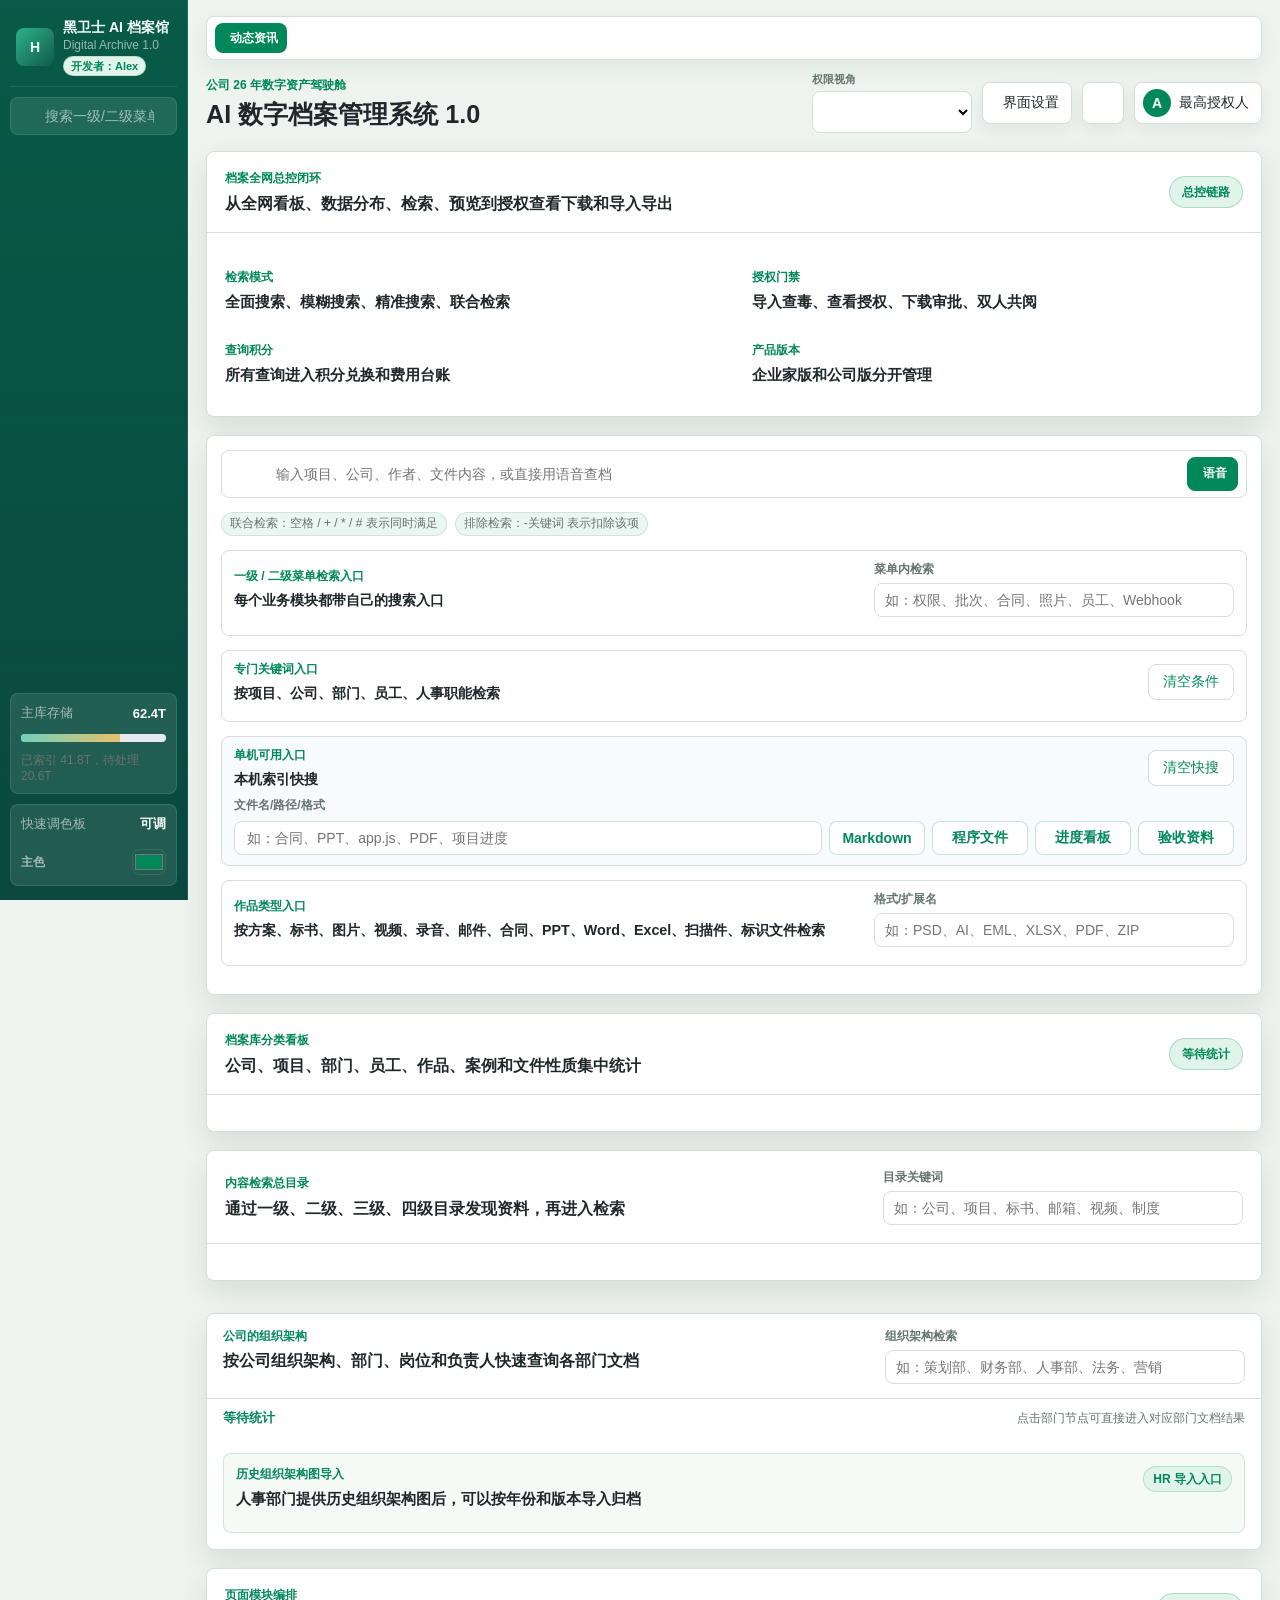
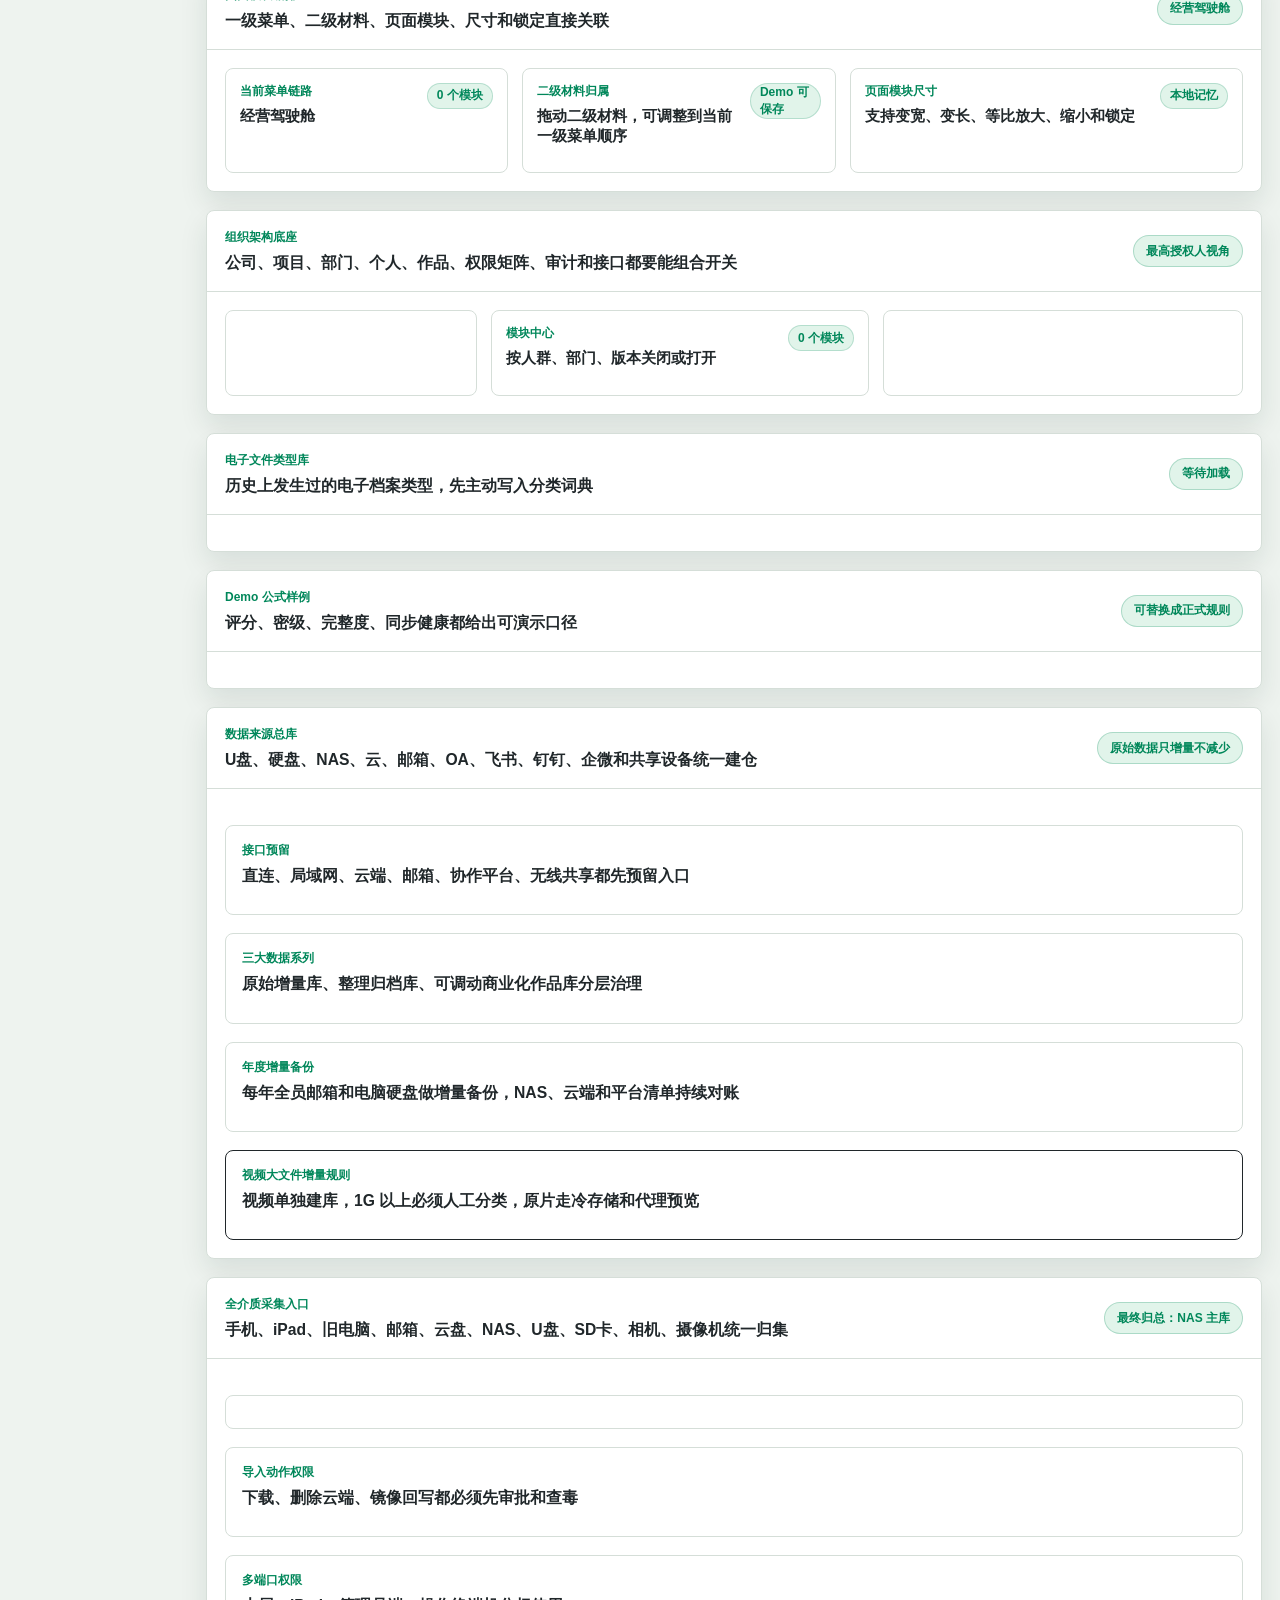
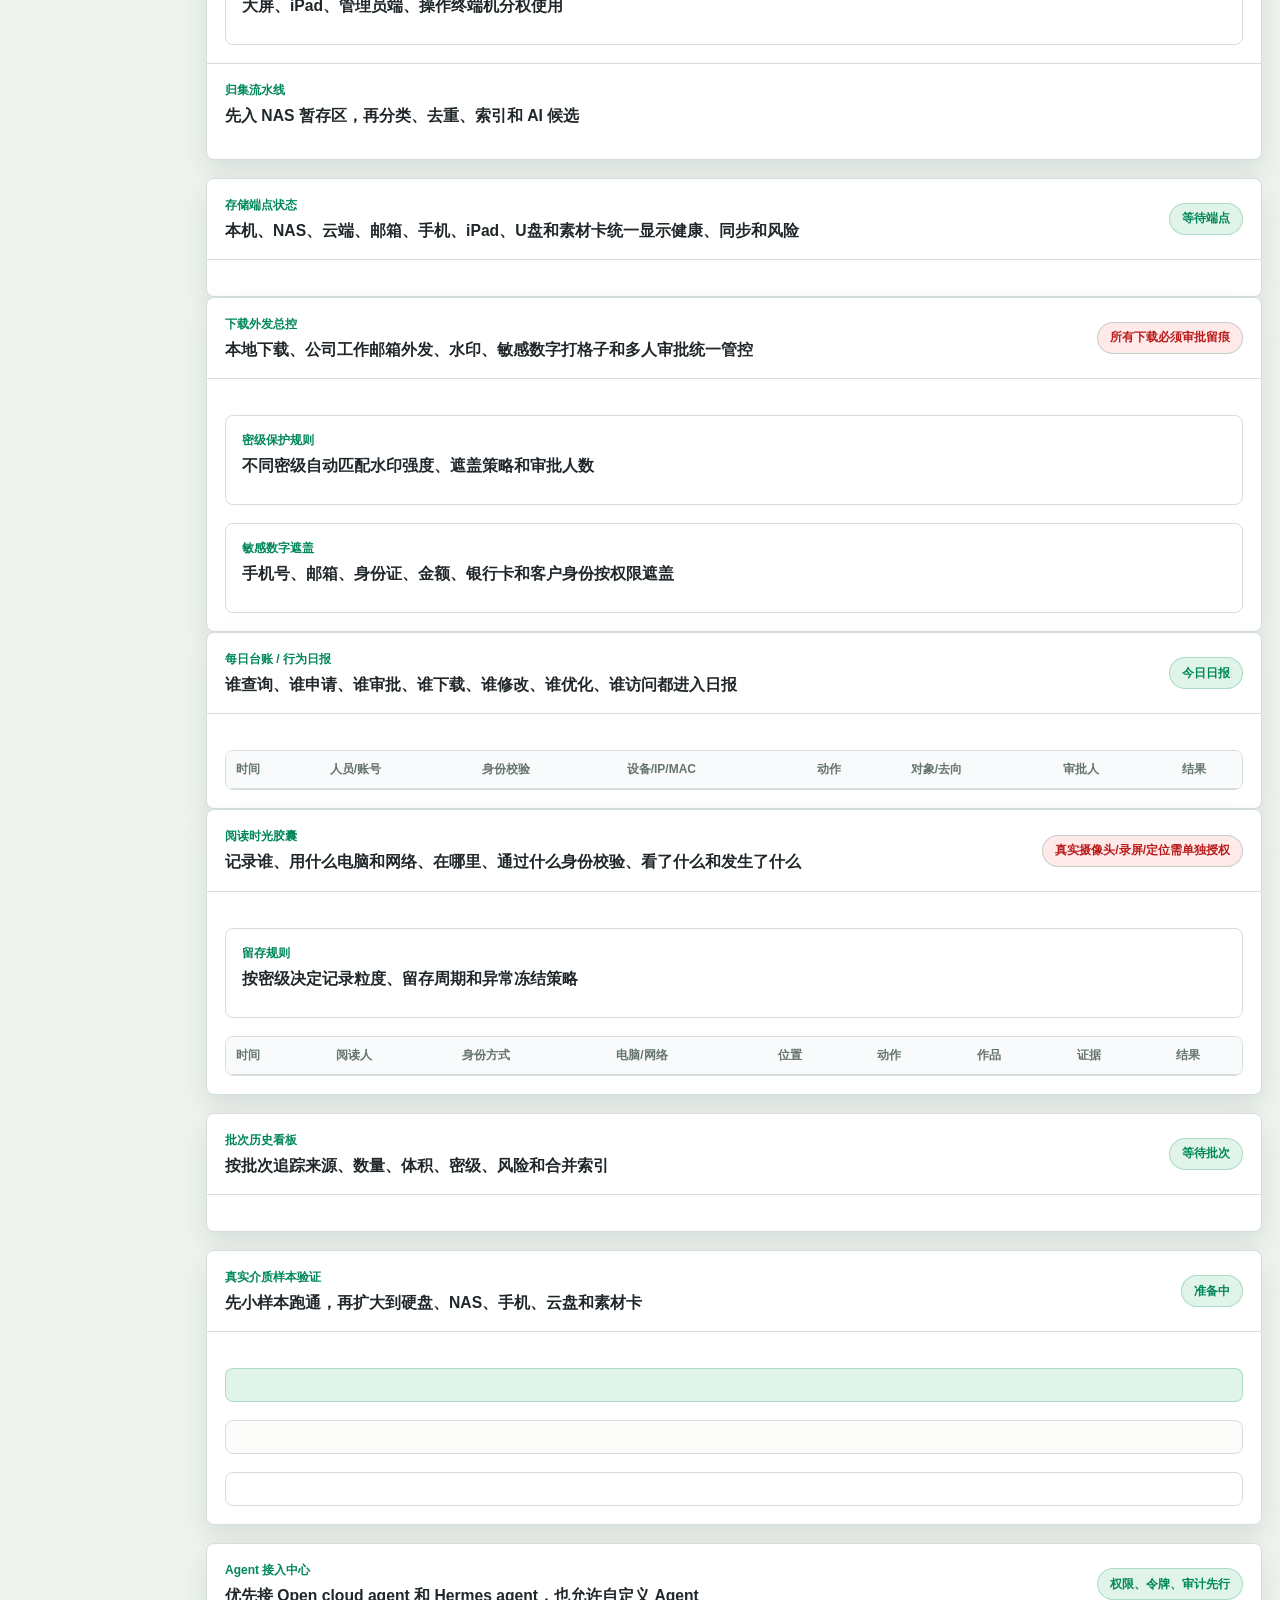
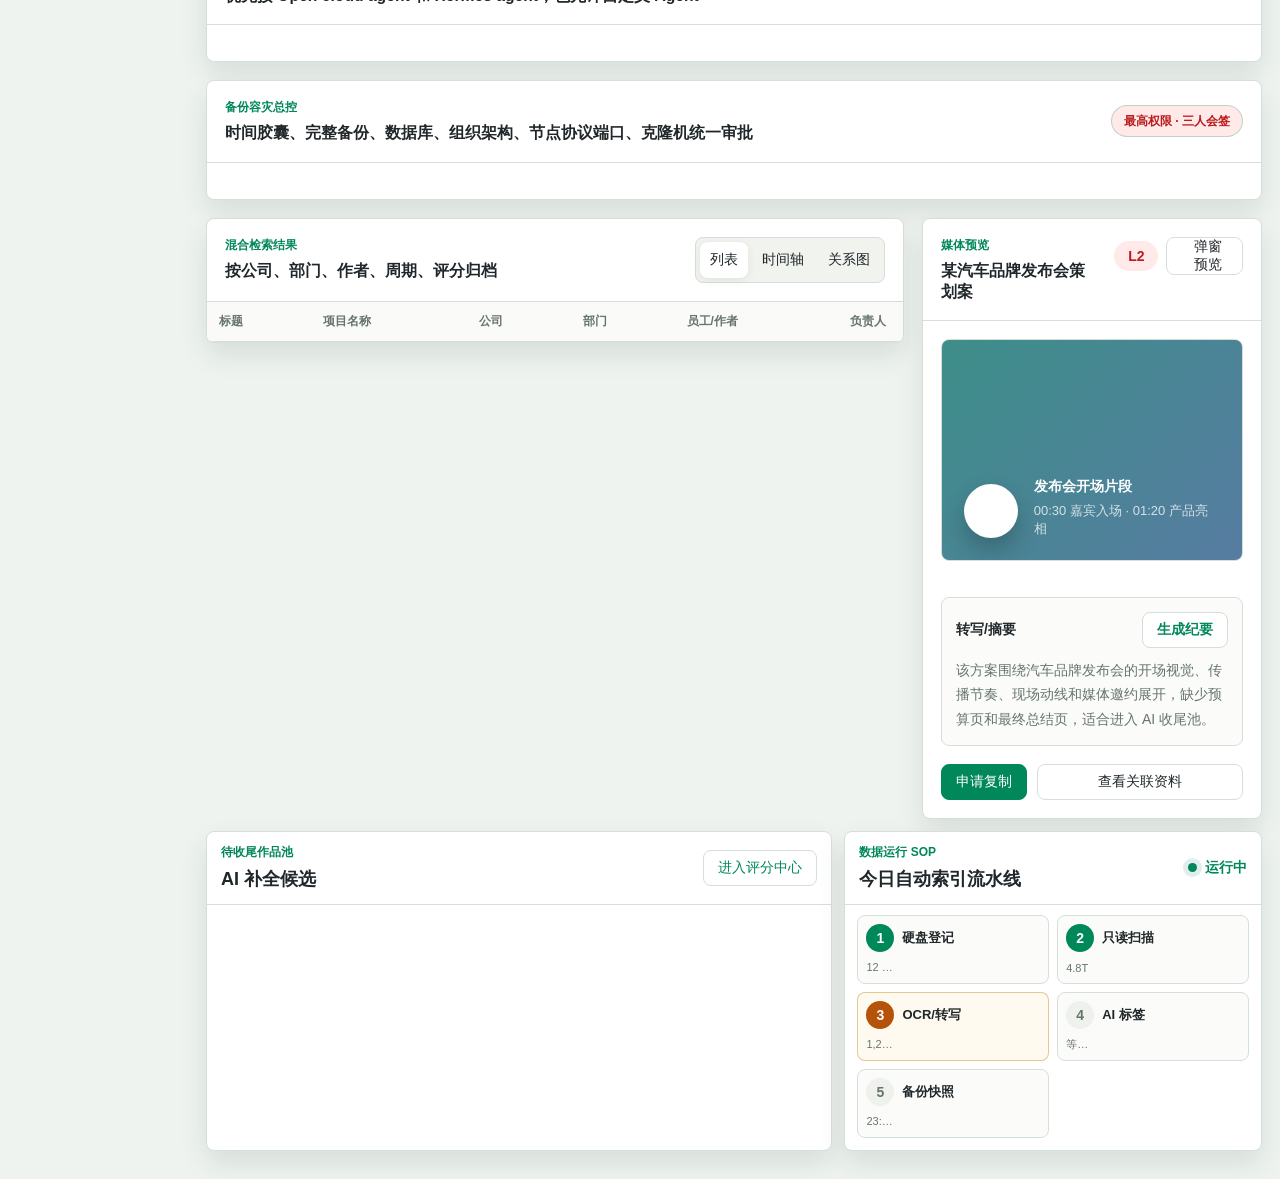
==== commit e4d9f68e: "Add company org chart document search UI" ====
--- a/界面原型-v1/index.html
+++ b/界面原型-v1/index.html
@@ -316,6 +316,34 @@
 
         <section id="metricGrid" class="metric-grid managed-module" data-module-id="metrics" data-module-title="资产指标总览" aria-label="资产概览"></section>
 
+        <section class="workspace-panel company-org-panel managed-module" data-module-id="companyOrgChart" data-module-title="公司的组织架构" aria-label="公司的组织架构">
+          <div class="panel-heading">
+            <div>
+              <p class="eyebrow">公司的组织架构</p>
+              <h2>按公司组织架构、部门、岗位和负责人快速查询各部门文档</h2>
+            </div>
+            <label class="format-search">
+              <span>组织架构检索</span>
+              <input id="orgChartSearchInput" type="search" placeholder="如：策划部、财务部、人事部、法务、营销" />
+            </label>
+          </div>
+          <div class="org-chart-summary">
+            <span id="orgChartStatus">等待统计</span>
+            <small>点击部门节点可直接进入对应部门文档结果</small>
+          </div>
+          <div id="companyOrgGrid" class="company-org-grid"></div>
+          <div class="historical-org-import">
+            <div class="section-mini-head">
+              <div>
+                <p class="eyebrow">历史组织架构图导入</p>
+                <h3>人事部门提供历史组织架构图后，可以按年份和版本导入归档</h3>
+              </div>
+              <span>HR 导入入口</span>
+            </div>
+            <div id="historicalOrgImportGrid" class="historical-org-import-grid"></div>
+          </div>
+        </section>
+
         <section class="workspace-panel layout-workbench managed-module" data-module-id="layoutWorkbench" data-module-title="菜单模块编排台" aria-label="菜单模块编排">
           <div class="panel-heading">
             <div>
--- a/界面原型-v1/styles.css
+++ b/界面原型-v1/styles.css
@@ -3587,6 +3587,226 @@
   color: var(--muted);
 }
 
+.company-org-panel .panel-heading {
+  align-items: flex-start;
+  padding: 14px 16px;
+}
+
+.company-org-panel .panel-heading h2 {
+  max-width: 680px;
+  line-height: 1.3;
+}
+
+.org-chart-summary {
+  display: flex;
+  flex-wrap: wrap;
+  justify-content: space-between;
+  gap: 8px;
+  align-items: center;
+  padding: 10px 16px 0;
+  color: var(--muted);
+}
+
+.org-chart-summary span {
+  color: var(--teal);
+  font-size: 13px;
+  font-weight: 900;
+}
+
+.org-chart-summary small {
+  font-size: 12px;
+}
+
+.company-org-grid {
+  display: grid;
+  grid-template-columns: repeat(auto-fit, minmax(240px, 1fr));
+  gap: 10px;
+  padding: 12px 16px 14px;
+}
+
+.org-node-card {
+  display: grid;
+  gap: 8px;
+  min-width: 0;
+  padding: 10px;
+  background: #fbfcf9;
+  border: 1px solid var(--line);
+  border-radius: 8px;
+}
+
+.org-node-head {
+  display: grid;
+  grid-template-columns: 32px minmax(0, 1fr);
+  gap: 8px;
+  align-items: center;
+}
+
+.org-node-head > span {
+  display: grid;
+  width: 32px;
+  height: 32px;
+  place-items: center;
+  color: var(--teal);
+  background: var(--teal-soft);
+  border: 1px solid rgba(var(--teal-rgb), 0.18);
+  border-radius: 8px;
+}
+
+.org-node-head svg {
+  width: 16px;
+  height: 16px;
+}
+
+.org-node-head strong,
+.org-node-head em {
+  display: block;
+  overflow: hidden;
+  text-overflow: ellipsis;
+  white-space: nowrap;
+}
+
+.org-node-head strong {
+  color: var(--ink);
+  font-size: 14px;
+}
+
+.org-node-head em {
+  margin-top: 2px;
+  color: var(--muted);
+  font-size: 11px;
+  font-style: normal;
+  font-weight: 800;
+}
+
+.org-node-card p {
+  display: -webkit-box;
+  min-height: 34px;
+  margin: 0;
+  overflow: hidden;
+  color: var(--muted);
+  font-size: 12px;
+  line-height: 1.45;
+  -webkit-box-orient: vertical;
+  -webkit-line-clamp: 2;
+}
+
+.org-node-meta,
+.org-node-tags {
+  display: flex;
+  flex-wrap: wrap;
+  gap: 5px;
+}
+
+.org-node-meta span,
+.org-node-tags em {
+  display: inline-flex;
+  min-height: 22px;
+  align-items: center;
+  padding: 0 7px;
+  color: var(--muted);
+  background: #eef1ec;
+  border-radius: 999px;
+  font-size: 11px;
+  font-style: normal;
+  font-weight: 800;
+}
+
+.org-node-meta span:first-child {
+  color: var(--teal);
+  background: var(--teal-soft);
+}
+
+.org-node-tags em {
+  color: var(--blue);
+  background: var(--blue-soft);
+}
+
+.org-node-card button {
+  width: 100%;
+  min-height: 32px;
+  color: #ffffff;
+  font-size: 12px;
+  font-weight: 900;
+  background: var(--teal);
+  border: 1px solid var(--teal);
+  border-radius: 8px;
+}
+
+.org-node-card button:hover,
+.org-node-card button:focus-visible {
+  background: #006c49;
+}
+
+.historical-org-import {
+  margin: 0 16px 16px;
+  padding: 12px;
+  background: #f6faf7;
+  border: 1px solid rgba(var(--teal-rgb), 0.16);
+  border-radius: 8px;
+}
+
+.historical-org-import .section-mini-head {
+  margin-bottom: 10px;
+}
+
+.historical-org-import-grid {
+  display: grid;
+  grid-template-columns: repeat(auto-fit, minmax(220px, 1fr));
+  gap: 8px;
+}
+
+.historical-org-card {
+  display: grid;
+  gap: 5px;
+  min-width: 0;
+  padding: 9px;
+  background: #ffffff;
+  border: 1px solid var(--line);
+  border-radius: 8px;
+}
+
+.historical-org-card strong,
+.historical-org-card span,
+.historical-org-card em {
+  overflow: hidden;
+  text-overflow: ellipsis;
+  white-space: nowrap;
+}
+
+.historical-org-card strong {
+  color: var(--ink);
+  font-size: 13px;
+}
+
+.historical-org-card span {
+  color: var(--muted);
+  font-size: 11px;
+  font-weight: 800;
+}
+
+.historical-org-card em {
+  justify-self: start;
+  min-height: 22px;
+  padding: 3px 7px;
+  color: var(--amber);
+  background: var(--amber-soft);
+  border-radius: 999px;
+  font-size: 11px;
+  font-style: normal;
+  font-weight: 900;
+}
+
+.historical-org-card p {
+  display: -webkit-box;
+  margin: 0;
+  overflow: hidden;
+  color: var(--muted);
+  font-size: 12px;
+  line-height: 1.45;
+  -webkit-box-orient: vertical;
+  -webkit-line-clamp: 2;
+}
+
 .title-cell {
   display: grid;
   gap: 4px;
@@ -4269,30 +4489,46 @@
 
 .lower-grid {
   display: grid;
-  grid-template-columns: minmax(0, 1.1fr) minmax(0, 0.9fr);
-  gap: 18px;
-  margin-top: 18px;
+  grid-template-columns: minmax(0, 1.2fr) minmax(0, 0.8fr);
+  gap: 12px;
+  margin-top: 12px;
+}
+
+.lower-grid.module-size-long .workspace-panel,
+.lower-grid.module-size-large .workspace-panel {
+  min-height: 0;
+}
+
+.finish-panel .panel-heading,
+.pipeline-panel .panel-heading {
+  padding: 12px 14px;
+}
+
+.finish-panel .panel-heading h2,
+.pipeline-panel .panel-heading h2 {
+  font-size: 18px;
 }
 
 .finish-list {
   display: grid;
-  gap: 10px;
-  padding: 14px 18px 18px;
+  grid-template-columns: repeat(auto-fit, minmax(300px, 1fr));
+  gap: 7px;
+  padding: 10px 12px 12px;
 }
 
 .finish-item {
   display: grid;
-  grid-template-columns: minmax(0, 1fr) minmax(112px, auto);
-  gap: 12px;
-  padding: 12px;
+  grid-template-columns: minmax(0, 1fr) minmax(118px, auto);
+  gap: 8px;
+  padding: 9px 10px;
   background: #fbfcf9;
   border: 1px solid var(--line);
   border-radius: 8px;
 }
 
 .finish-item h3 {
-  margin: 0 0 8px;
-  font-size: 14px;
+  margin: 0 0 4px;
+  font-size: 13px;
   line-height: 1.35;
 }
 
@@ -4300,25 +4536,29 @@
   margin: 0;
   color: var(--muted);
   font-size: 12px;
-  line-height: 1.6;
+  line-height: 1.45;
+  display: -webkit-box;
+  overflow: hidden;
+  -webkit-box-orient: vertical;
+  -webkit-line-clamp: 2;
 }
 
 .finish-meta {
   display: flex;
   flex-wrap: wrap;
-  gap: 6px;
-  margin-top: 10px;
+  gap: 5px;
+  margin-top: 7px;
 }
 
 .finish-meta span {
   display: inline-flex;
-  min-height: 24px;
-  align-items: center;
-  padding: 0 8px;
+  min-height: 21px;
+  align-items: center;
+  padding: 0 7px;
   color: var(--muted);
   background: #eef1ec;
   border-radius: 999px;
-  font-size: 12px;
+  font-size: 11px;
   font-weight: 800;
 }
 
@@ -4329,30 +4569,31 @@
 
 .score-stack {
   display: grid;
-  grid-template-columns: repeat(2, 54px);
-  gap: 6px;
+  grid-template-columns: repeat(2, 56px);
+  gap: 5px;
   align-self: start;
 }
 
 .score-badge {
   display: grid;
-  width: 54px;
-  min-height: 58px;
+  width: 56px;
+  min-height: 44px;
   place-items: center;
   align-content: center;
   gap: 2px;
   align-self: start;
+  padding: 0 4px;
   font-weight: 800;
   border-radius: 8px;
 }
 
 .score-badge small {
-  font-size: 11px;
+  font-size: 10px;
   font-weight: 800;
 }
 
 .score-badge strong {
-  font-size: 14px;
+  font-size: 13px;
 }
 
 .score-badge.S {
@@ -4374,17 +4615,18 @@
 
 .pipeline {
   display: grid;
-  gap: 12px;
-  padding: 18px;
+  grid-template-columns: repeat(auto-fit, minmax(142px, 1fr));
+  gap: 8px;
+  padding: 10px 12px 12px;
 }
 
 .pipe-step {
   display: grid;
-  grid-template-columns: 34px minmax(0, 1fr) auto;
-  align-items: center;
-  gap: 12px;
-  min-height: 54px;
-  padding: 10px;
+  grid-template-columns: 28px minmax(0, 1fr);
+  align-items: center;
+  gap: 8px;
+  min-height: 48px;
+  padding: 8px;
   background: #fbfcf9;
   border: 1px solid var(--line);
   border-radius: 8px;
@@ -4392,8 +4634,8 @@
 
 .pipe-step span {
   display: grid;
-  width: 34px;
-  height: 34px;
+  width: 28px;
+  height: 28px;
   place-items: center;
   color: var(--muted);
   font-weight: 800;
@@ -4403,10 +4645,19 @@
 
 .pipe-step strong {
   display: block;
+  overflow: hidden;
+  font-size: 13px;
+  text-overflow: ellipsis;
+  white-space: nowrap;
 }
 
 .pipe-step small {
-  color: var(--muted);
+  display: block;
+  overflow: hidden;
+  color: var(--muted);
+  font-size: 11px;
+  text-overflow: ellipsis;
+  white-space: nowrap;
 }
 
 .pipe-step.done span {
@@ -4487,6 +4738,8 @@
   .query-billing-grid,
   .product-edition-grid,
   .content-directory-grid,
+  .company-org-grid,
+  .historical-org-import-grid,
   .source-vault-category-grid,
   .source-vault-interface-grid,
   .data-repository-series,
@@ -4775,6 +5028,27 @@
   .select-field,
   .range-field {
     width: 100%;
+  }
+
+  .company-org-panel .panel-heading,
+  .org-chart-summary {
+    padding-right: 12px;
+    padding-left: 12px;
+  }
+
+  .company-org-grid {
+    grid-template-columns: 1fr;
+    padding-right: 12px;
+    padding-left: 12px;
+  }
+
+  .historical-org-import {
+    margin-right: 12px;
+    margin-left: 12px;
+  }
+
+  .historical-org-import-grid {
+    grid-template-columns: 1fr;
   }
 
   .search-box {
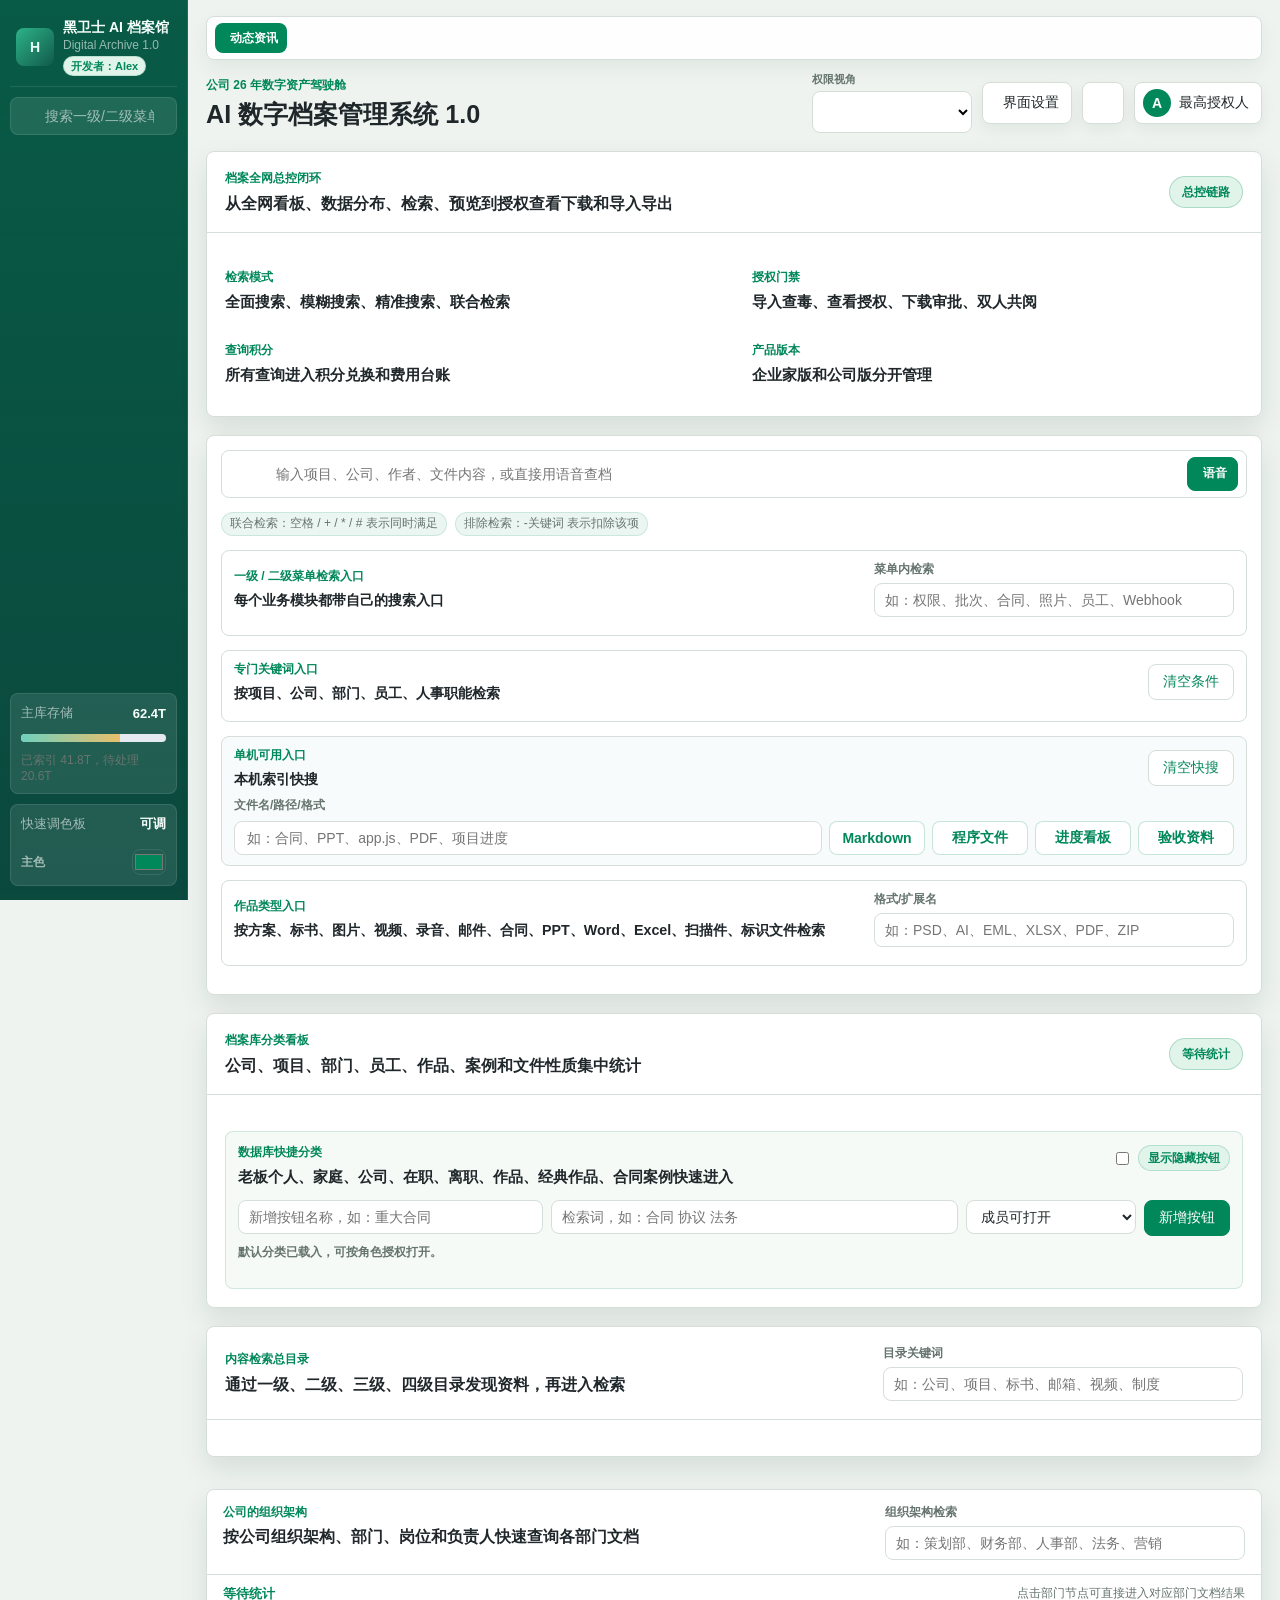
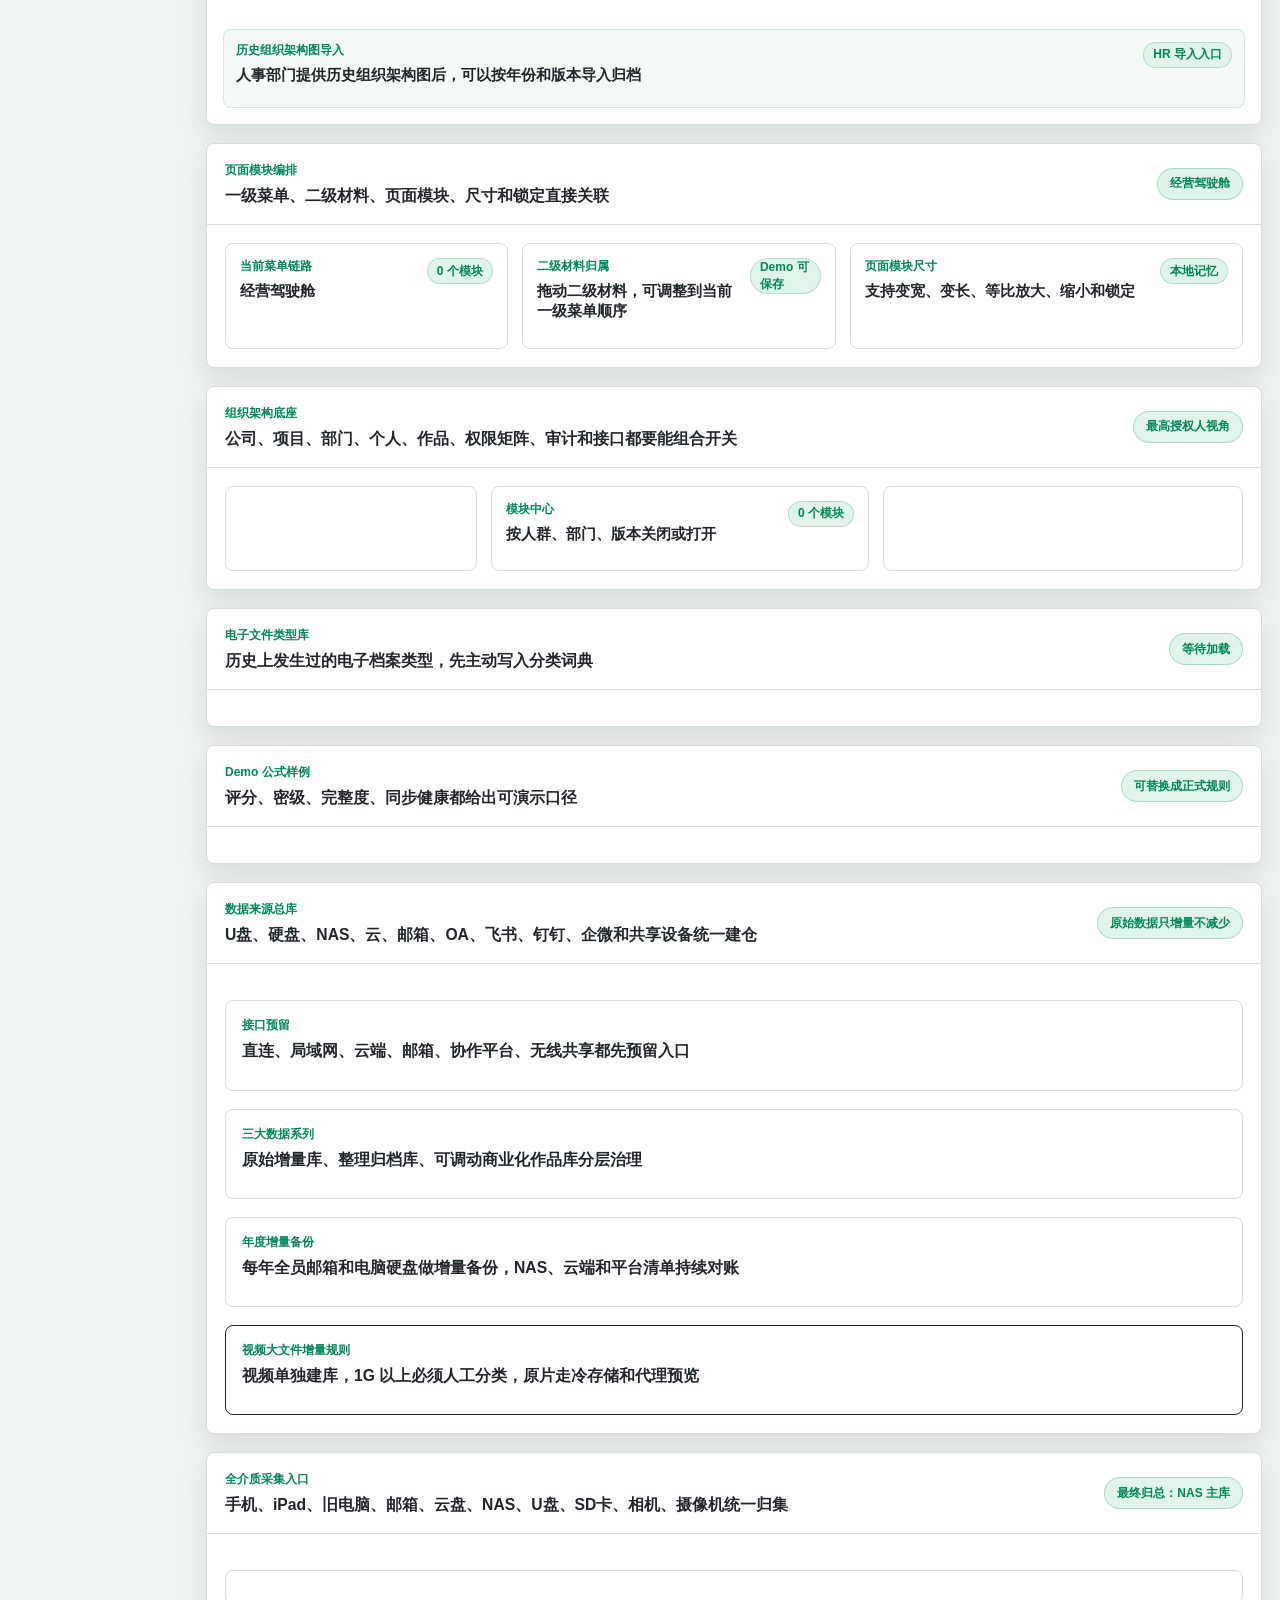
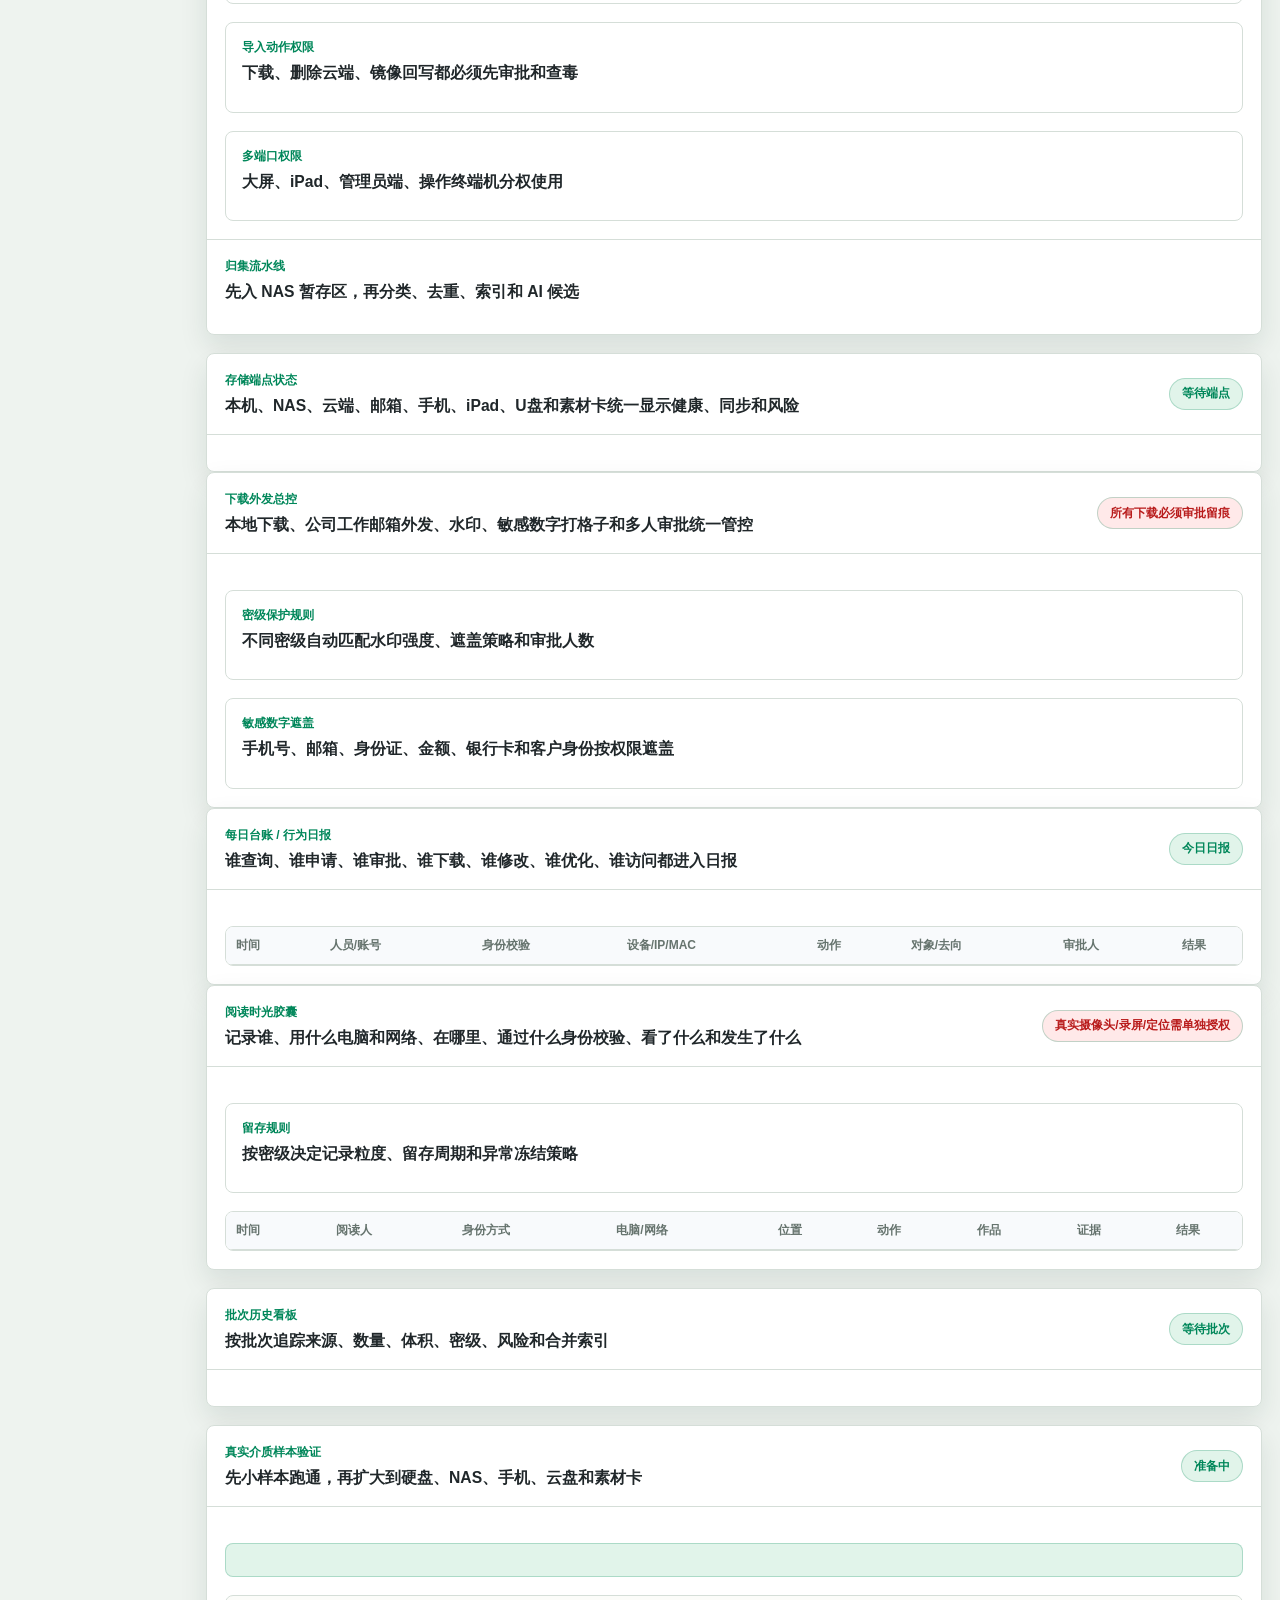
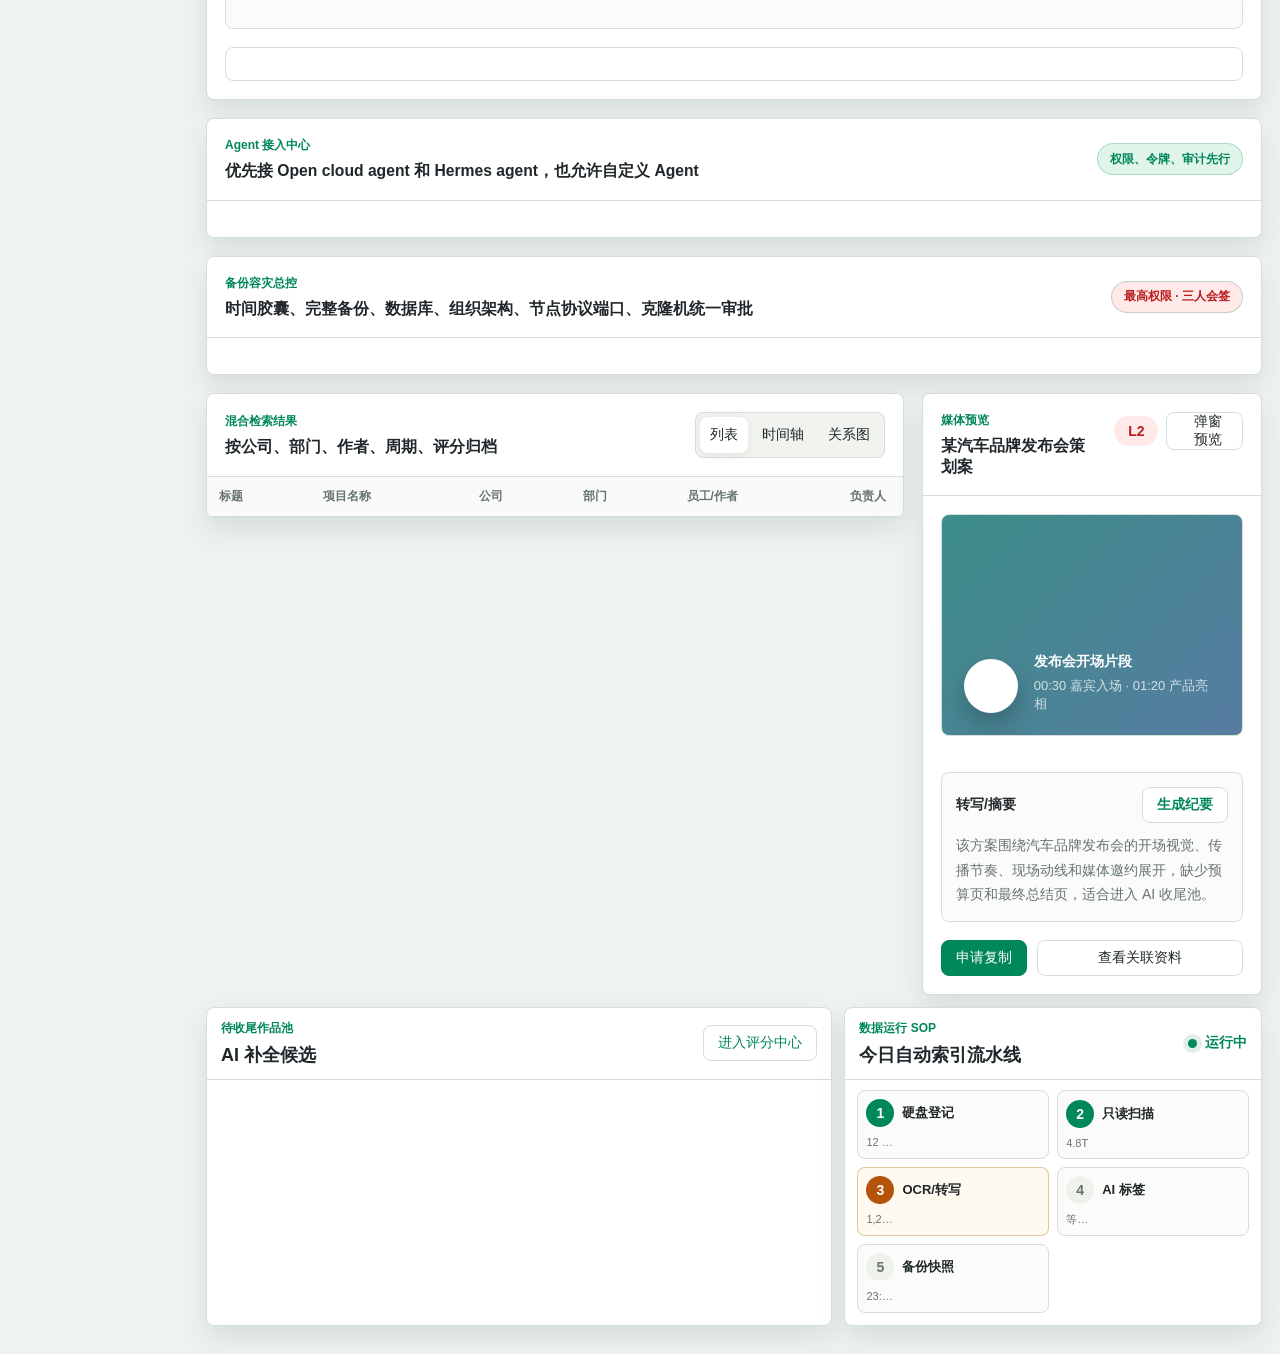
==== commit 78eba129: "Add archive quick category controls" ====
--- a/界面原型-v1/index.html
+++ b/界面原型-v1/index.html
@@ -298,6 +298,31 @@
             <span id="libraryBoardCount" class="nas-target">等待统计</span>
           </div>
           <div id="libraryBoardGrid" class="library-board-grid"></div>
+          <div class="archive-quick-panel" aria-label="数据库快捷分类按钮">
+            <div class="section-mini-head">
+              <div>
+                <p class="eyebrow">数据库快捷分类</p>
+                <h3>老板个人、家庭、公司、在职、离职、作品、经典作品、合同案例快速进入</h3>
+              </div>
+              <label class="archive-hidden-toggle">
+                <input id="archiveQuickShowHidden" type="checkbox" />
+                <span>显示隐藏按钮</span>
+              </label>
+            </div>
+            <div class="archive-quick-editor">
+              <input id="archiveQuickNameInput" type="text" placeholder="新增按钮名称，如：重大合同" />
+              <input id="archiveQuickQueryInput" type="text" placeholder="检索词，如：合同 协议 法务" />
+              <select id="archiveQuickPermissionSelect" aria-label="快捷按钮权限">
+                <option value="staff">成员可打开</option>
+                <option value="manager">部门负责人</option>
+                <option value="admin">系统管理员</option>
+                <option value="owner">最高授权人</option>
+              </select>
+              <button id="archiveQuickAddButton" class="primary-action" type="button">新增按钮</button>
+            </div>
+            <div id="archiveQuickStatus" class="archive-quick-status">默认分类已载入，可按角色授权打开。</div>
+            <div id="archiveQuickCategoryGrid" class="archive-quick-category-grid"></div>
+          </div>
         </section>
 
         <section class="workspace-panel directory-panel managed-module" data-module-id="contentDirectory" data-module-title="内容检索总目录" aria-label="内容检索总目录">
--- a/界面原型-v1/styles.css
+++ b/界面原型-v1/styles.css
@@ -1660,6 +1660,190 @@
   font-weight: 800;
 }
 
+.archive-quick-panel {
+  margin: 0 18px 18px;
+  padding: 12px;
+  background: #f6faf7;
+  border: 1px solid rgba(var(--teal-rgb), 0.16);
+  border-radius: 8px;
+}
+
+.archive-hidden-toggle {
+  display: inline-flex;
+  gap: 6px;
+  align-items: center;
+  min-height: 28px;
+  color: var(--muted);
+  font-size: 12px;
+  font-weight: 800;
+}
+
+.archive-hidden-toggle input {
+  accent-color: var(--teal);
+}
+
+.archive-quick-editor {
+  display: grid;
+  grid-template-columns: minmax(160px, 0.9fr) minmax(220px, 1.2fr) minmax(130px, 0.5fr) auto;
+  gap: 8px;
+  margin-bottom: 8px;
+}
+
+.archive-quick-editor input,
+.archive-quick-editor select {
+  min-width: 0;
+  height: 34px;
+  padding: 0 10px;
+  color: var(--ink);
+  background: #ffffff;
+  border: 1px solid var(--line);
+  border-radius: 8px;
+  outline: 0;
+}
+
+.archive-quick-editor input:focus,
+.archive-quick-editor select:focus {
+  border-color: rgba(var(--teal-rgb), 0.5);
+  box-shadow: 0 0 0 3px rgba(var(--teal-rgb), 0.1);
+}
+
+.archive-quick-status {
+  min-height: 24px;
+  margin-bottom: 8px;
+  color: var(--muted);
+  font-size: 12px;
+  font-weight: 800;
+}
+
+.archive-quick-category-grid {
+  display: grid;
+  grid-template-columns: repeat(4, minmax(0, 1fr));
+  gap: 8px;
+}
+
+.archive-quick-card {
+  display: grid;
+  gap: 7px;
+  min-width: 0;
+  padding: 10px;
+  background: #ffffff;
+  border: 1px solid var(--line);
+  border-radius: 8px;
+}
+
+.archive-quick-card.is-locked {
+  border-color: rgba(var(--amber-rgb), 0.34);
+  background: #fffaf0;
+}
+
+.archive-quick-card.is-hidden {
+  opacity: 0.58;
+}
+
+.archive-quick-open {
+  display: grid;
+  grid-template-columns: minmax(0, 1fr) auto;
+  gap: 8px;
+  align-items: center;
+  width: 100%;
+  min-height: 34px;
+  padding: 0;
+  color: var(--ink);
+  text-align: left;
+  background: transparent;
+  border: 0;
+}
+
+.archive-quick-open span {
+  overflow: hidden;
+  font-size: 14px;
+  font-weight: 900;
+  text-overflow: ellipsis;
+  white-space: nowrap;
+}
+
+.archive-quick-open strong {
+  display: inline-flex;
+  min-width: 34px;
+  min-height: 26px;
+  align-items: center;
+  justify-content: center;
+  color: var(--teal);
+  background: var(--teal-soft);
+  border-radius: 999px;
+  font-size: 13px;
+}
+
+.archive-quick-card.is-locked .archive-quick-open strong {
+  color: var(--amber);
+  background: var(--amber-soft);
+}
+
+.archive-quick-card p {
+  display: -webkit-box;
+  min-height: 34px;
+  margin: 0;
+  overflow: hidden;
+  color: var(--muted);
+  font-size: 12px;
+  line-height: 1.45;
+  -webkit-box-orient: vertical;
+  -webkit-line-clamp: 2;
+}
+
+.archive-quick-meta,
+.archive-quick-actions {
+  display: flex;
+  flex-wrap: wrap;
+  gap: 5px;
+}
+
+.archive-quick-meta em {
+  display: inline-flex;
+  min-height: 22px;
+  align-items: center;
+  padding: 0 7px;
+  color: var(--muted);
+  background: #eef1ec;
+  border-radius: 999px;
+  font-size: 11px;
+  font-style: normal;
+  font-weight: 800;
+}
+
+.archive-quick-card.is-authorized .archive-quick-meta em:last-child {
+  color: var(--teal);
+  background: var(--teal-soft);
+}
+
+.archive-quick-card.is-locked .archive-quick-meta em:last-child {
+  color: var(--amber);
+  background: var(--amber-soft);
+}
+
+.archive-quick-actions button {
+  flex: 1 1 88px;
+  min-height: 30px;
+  color: var(--ink);
+  background: #ffffff;
+  border: 1px solid var(--line);
+  border-radius: 8px;
+  font-size: 12px;
+  font-weight: 900;
+}
+
+.archive-quick-actions button:first-child {
+  color: #ffffff;
+  background: var(--teal);
+  border-color: var(--teal);
+}
+
+.archive-quick-card.is-locked .archive-quick-actions button:first-child {
+  color: var(--amber);
+  background: var(--amber-soft);
+  border-color: rgba(var(--amber-rgb), 0.28);
+}
+
 .content-directory-grid {
   display: grid;
   grid-template-columns: repeat(2, minmax(0, 1fr));
@@ -4731,6 +4915,7 @@
 
   .secondary-menu-grid,
   .library-board-grid,
+  .archive-quick-category-grid,
   .archive-command-flow,
   .archive-command-grid,
   .search-mode-grid,
@@ -5028,6 +5213,16 @@
   .select-field,
   .range-field {
     width: 100%;
+  }
+
+  .archive-quick-panel {
+    margin-right: 12px;
+    margin-left: 12px;
+  }
+
+  .archive-quick-editor,
+  .archive-quick-category-grid {
+    grid-template-columns: 1fr;
   }
 
   .company-org-panel .panel-heading,
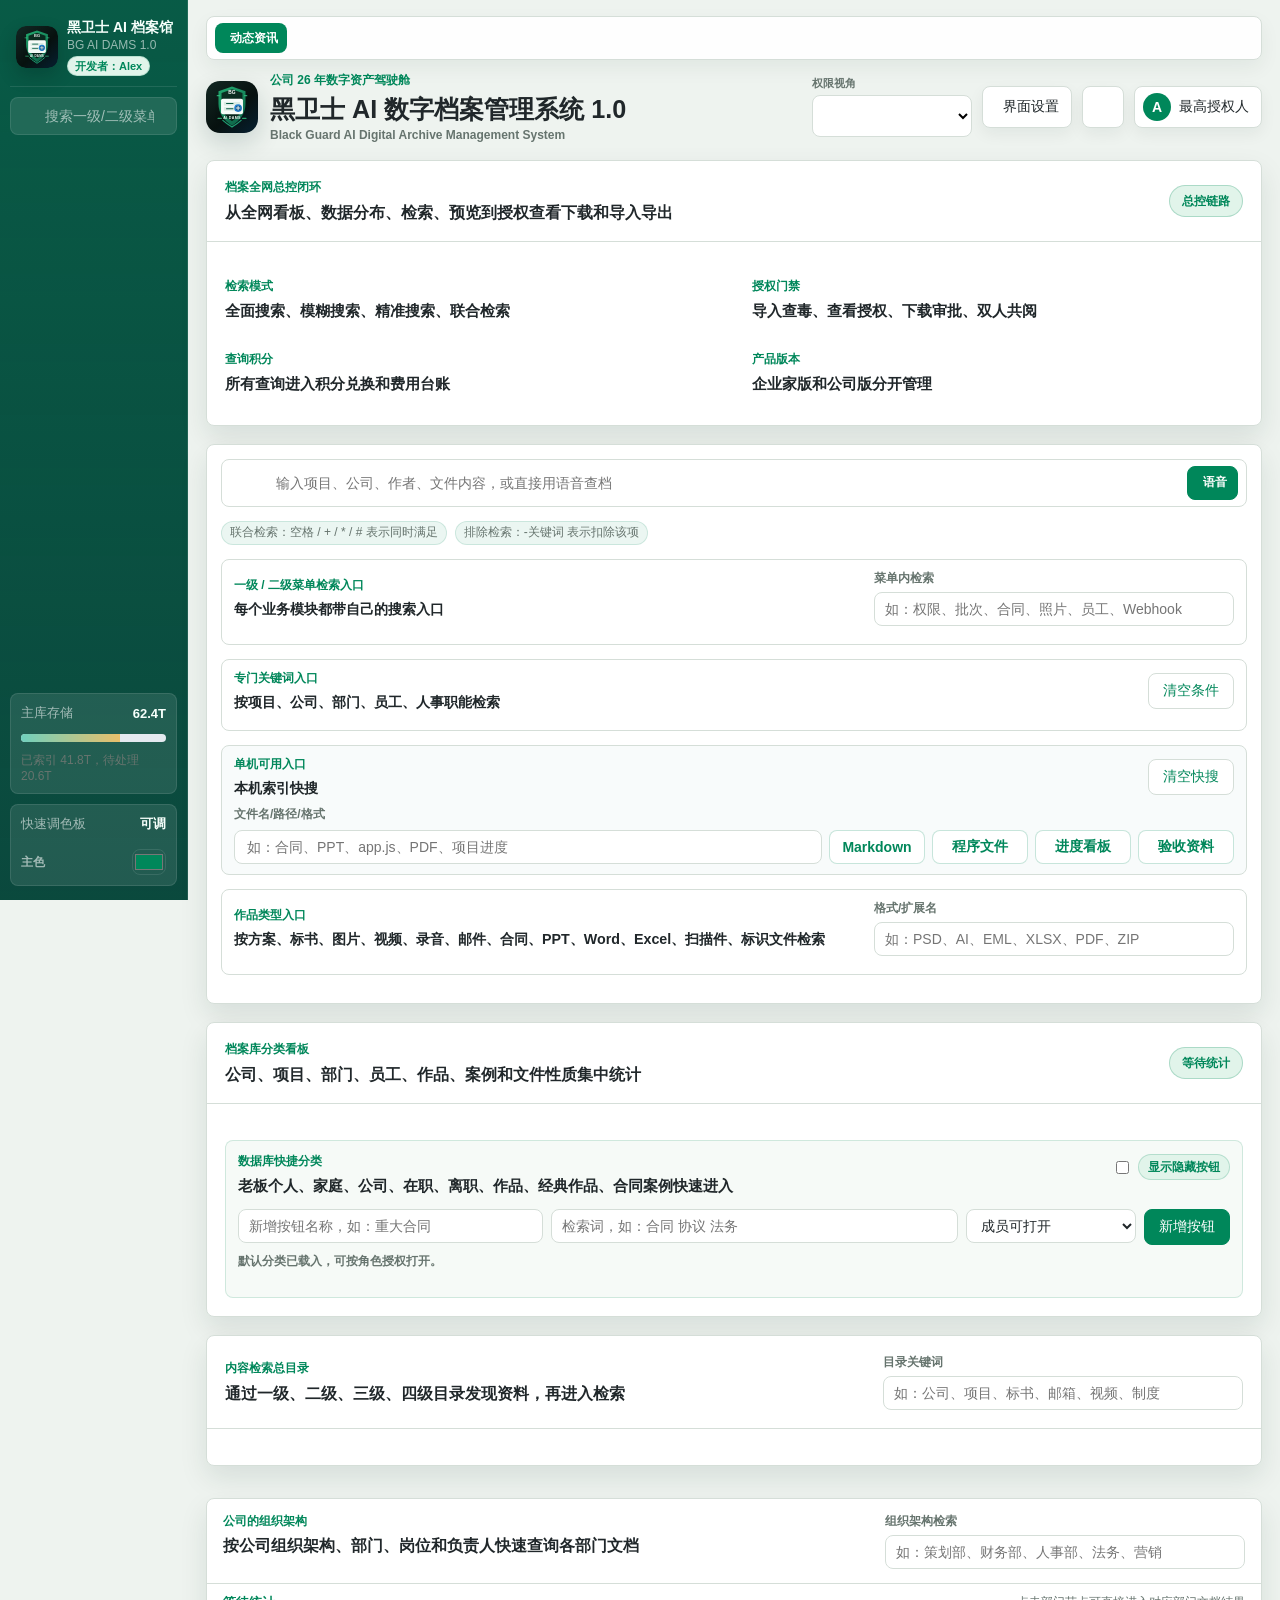
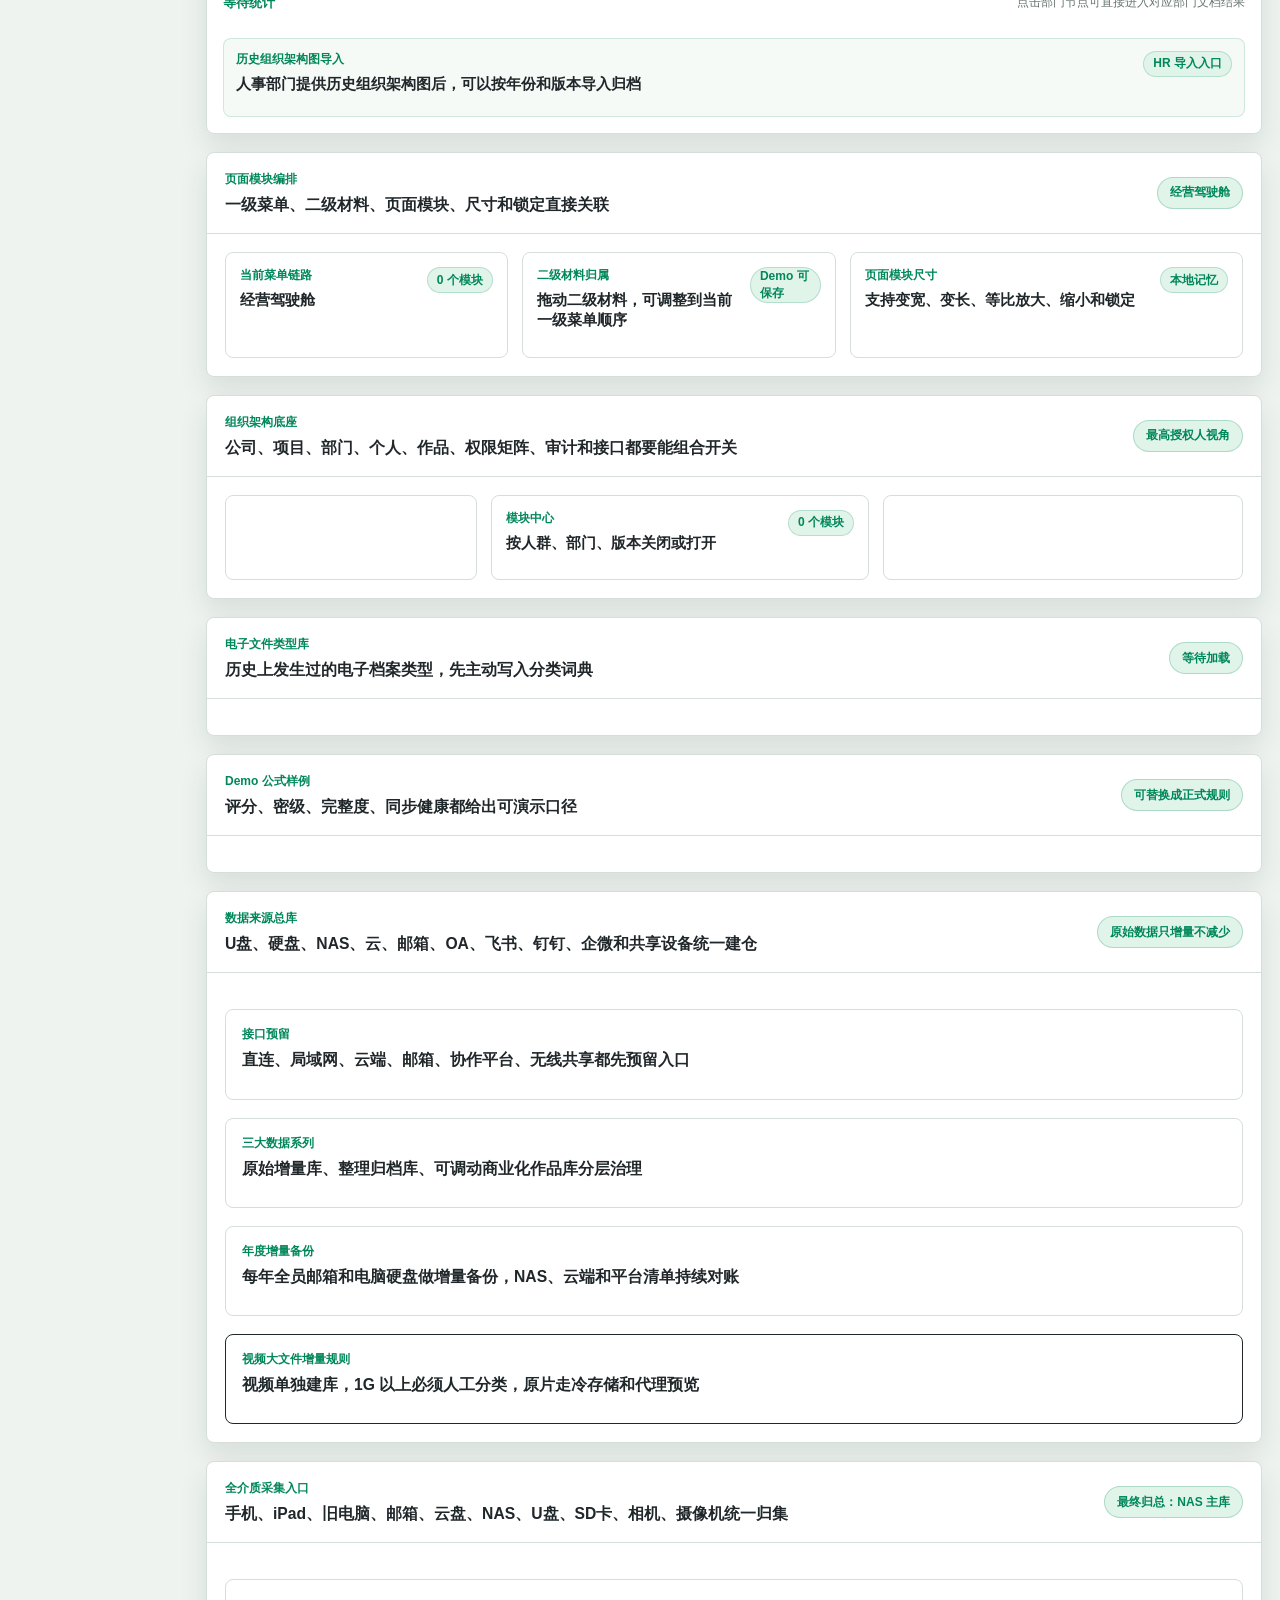
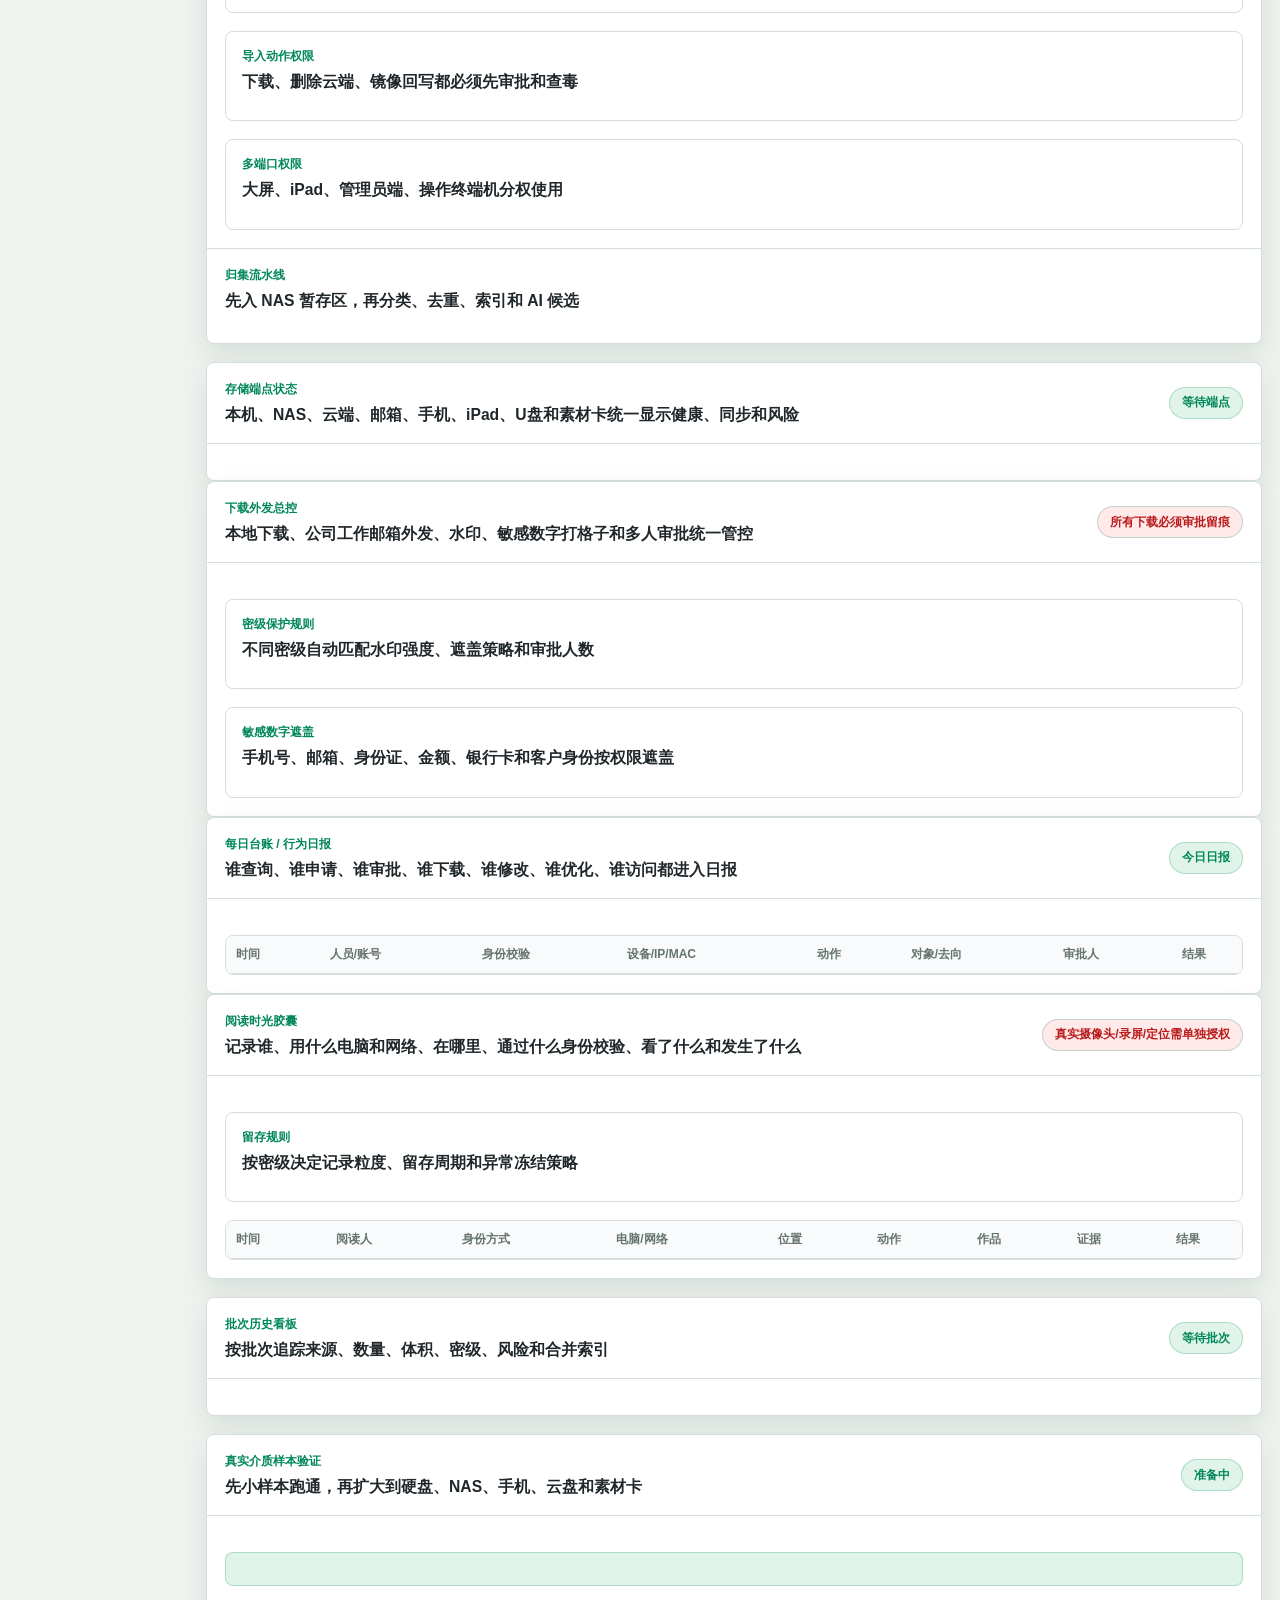
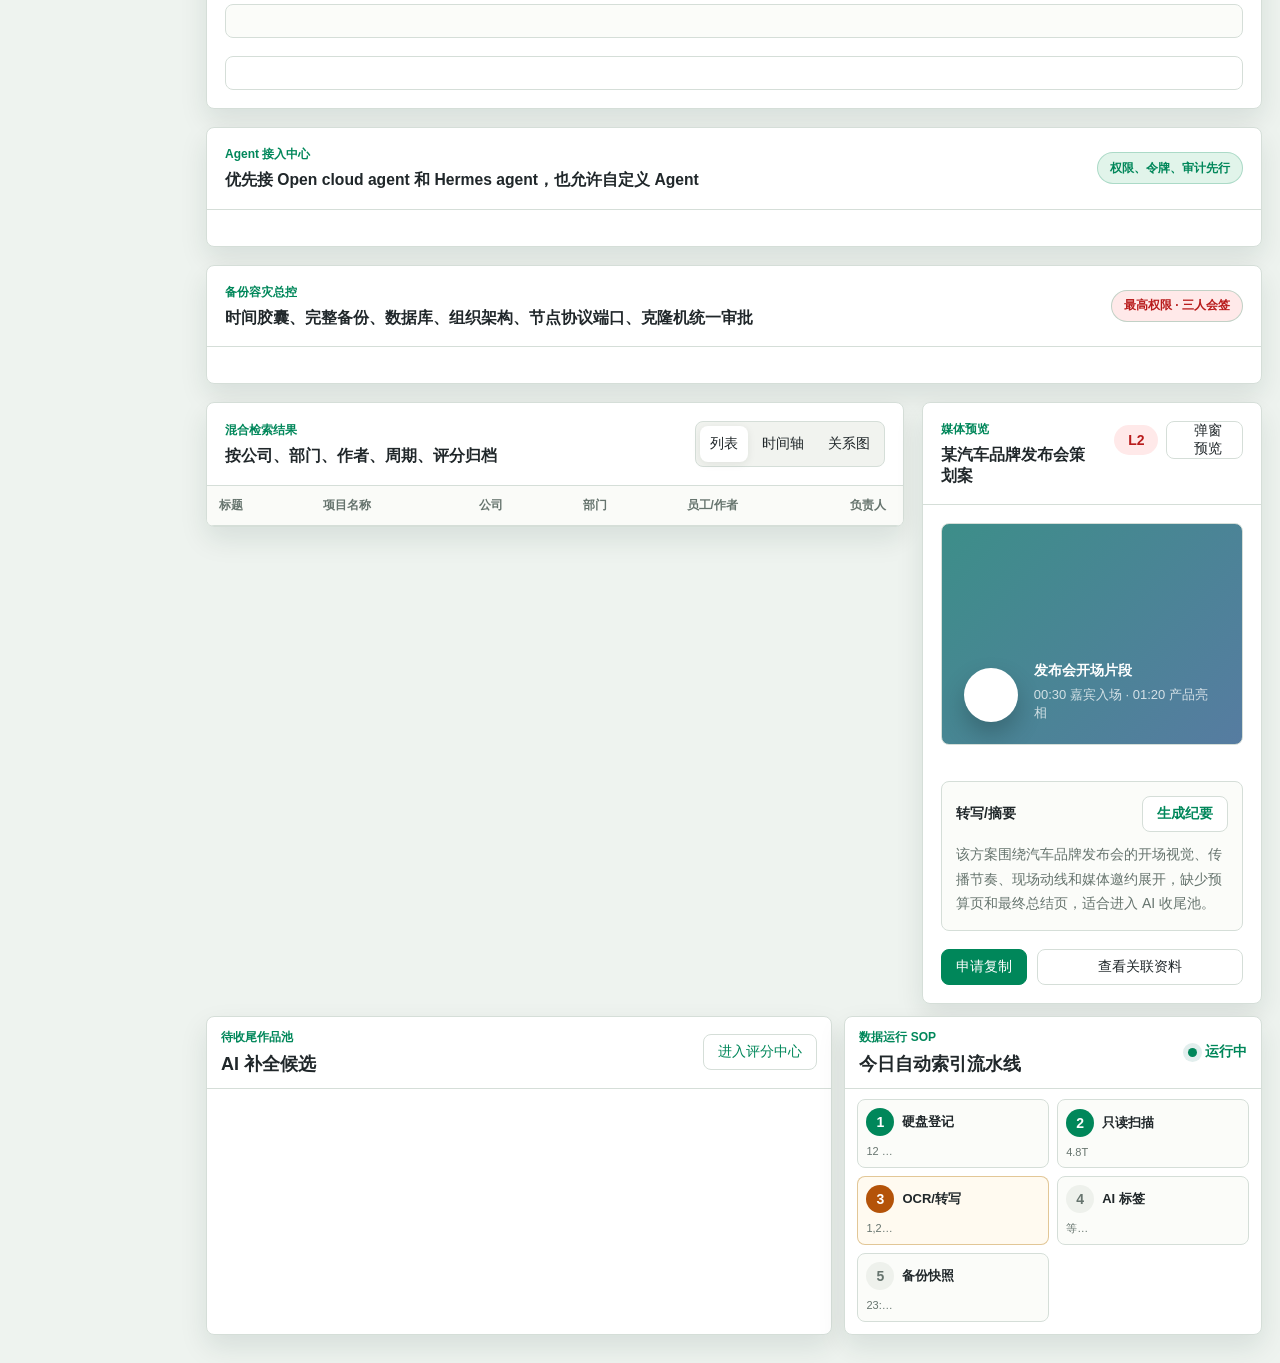
==== commit 6b43b001: "Integrate BG AI DAMS branding into running demo" ====
--- a/界面原型-v1/index.html
+++ b/界面原型-v1/index.html
@@ -5,6 +5,7 @@
     <meta name="viewport" content="width=device-width, initial-scale=1.0" />
     <title>黑卫士 AI 数字档案管理系统 1.0</title>
     <link rel="stylesheet" href="./styles.css" />
+    <link rel="stylesheet" href="./assets/logo/logo-brand.css" />
     <script src="./local-icons.js" defer></script>
     <script src="./archive-config.js" defer></script>
     <script src="./archive-data.js" defer></script>
@@ -18,10 +19,10 @@
     <div id="appShell" class="app-shell">
       <aside class="sidebar" aria-label="主菜单">
         <div class="brand">
-          <div class="brand-mark">H</div>
+          <img class="brand-mark brand-logo" src="./assets/logo/bgaidams-logo-icon.svg" alt="BG AI DAMS" />
           <div>
             <strong>黑卫士 AI 档案馆</strong>
-            <span>Digital Archive 1.0</span>
+            <span>BG AI DAMS 1.0</span>
             <span class="developer-credit">开发者：Alex</span>
           </div>
         </div>
@@ -70,9 +71,13 @@
         </section>
 
         <header class="topbar">
-          <div>
+          <div class="topbar-brand">
+            <img class="topbar-logo" src="./assets/logo/bgaidams-logo-icon.svg" alt="BG AI DAMS" />
+            <div>
             <p class="eyebrow">公司 26 年数字资产驾驶舱</p>
-            <h1>AI 数字档案管理系统 1.0</h1>
+              <h1>黑卫士 AI 数字档案管理系统 1.0</h1>
+              <span class="topbar-brand-code">Black Guard AI Digital Archive Management System</span>
+            </div>
           </div>
           <div class="top-actions">
             <label class="role-switch">
--- a/界面原型-v1/assets/logo/logo-brand.css
+++ b/界面原型-v1/assets/logo/logo-brand.css
@@ -0,0 +1,64 @@
+.brand-logo {
+  display: block;
+  flex: 0 0 auto;
+  width: 42px;
+  height: 42px;
+  padding: 0;
+  object-fit: contain;
+  color: transparent;
+  background: transparent;
+  border-radius: 10px;
+  box-shadow: 0 8px 18px rgba(4, 24, 20, 0.24);
+}
+
+.topbar-brand {
+  display: flex;
+  align-items: center;
+  min-width: 0;
+  gap: 12px;
+}
+
+.topbar-logo {
+  flex: 0 0 auto;
+  width: 52px;
+  height: 52px;
+  border-radius: 14px;
+  box-shadow: 0 10px 24px rgba(8, 47, 42, 0.16);
+}
+
+.topbar-brand-code {
+  display: block;
+  margin-top: 4px;
+  color: var(--muted);
+  font-size: 12px;
+  font-weight: 700;
+  letter-spacing: 0;
+}
+
+.menu-collapsed.menu-left .brand-logo,
+.menu-collapsed.menu-right .brand-logo {
+  width: 40px;
+  height: 40px;
+}
+
+.menu-top .brand-logo,
+.menu-bottom .brand-logo {
+  width: 38px;
+  height: 38px;
+}
+
+@media (max-width: 720px) {
+  .topbar-brand {
+    align-items: flex-start;
+  }
+
+  .topbar-logo {
+    width: 42px;
+    height: 42px;
+    border-radius: 12px;
+  }
+
+  .topbar-brand-code {
+    display: none;
+  }
+}
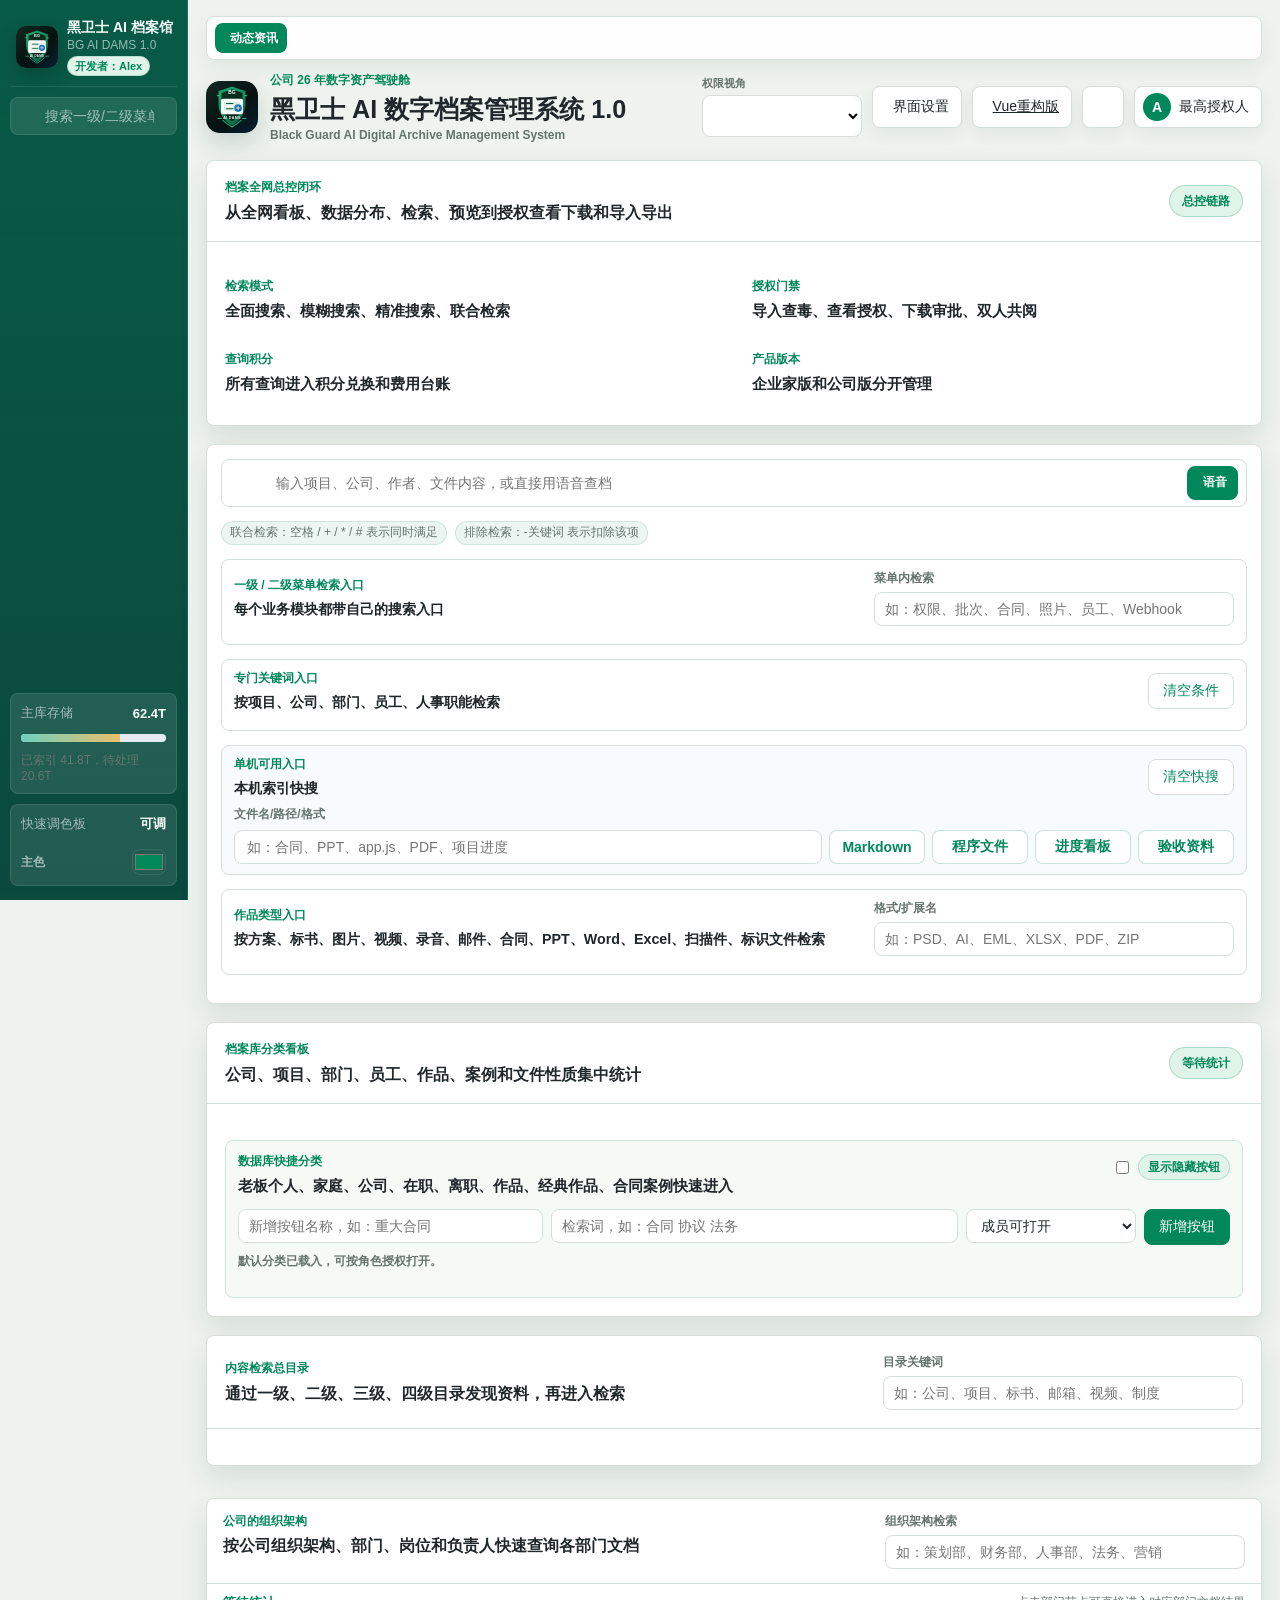
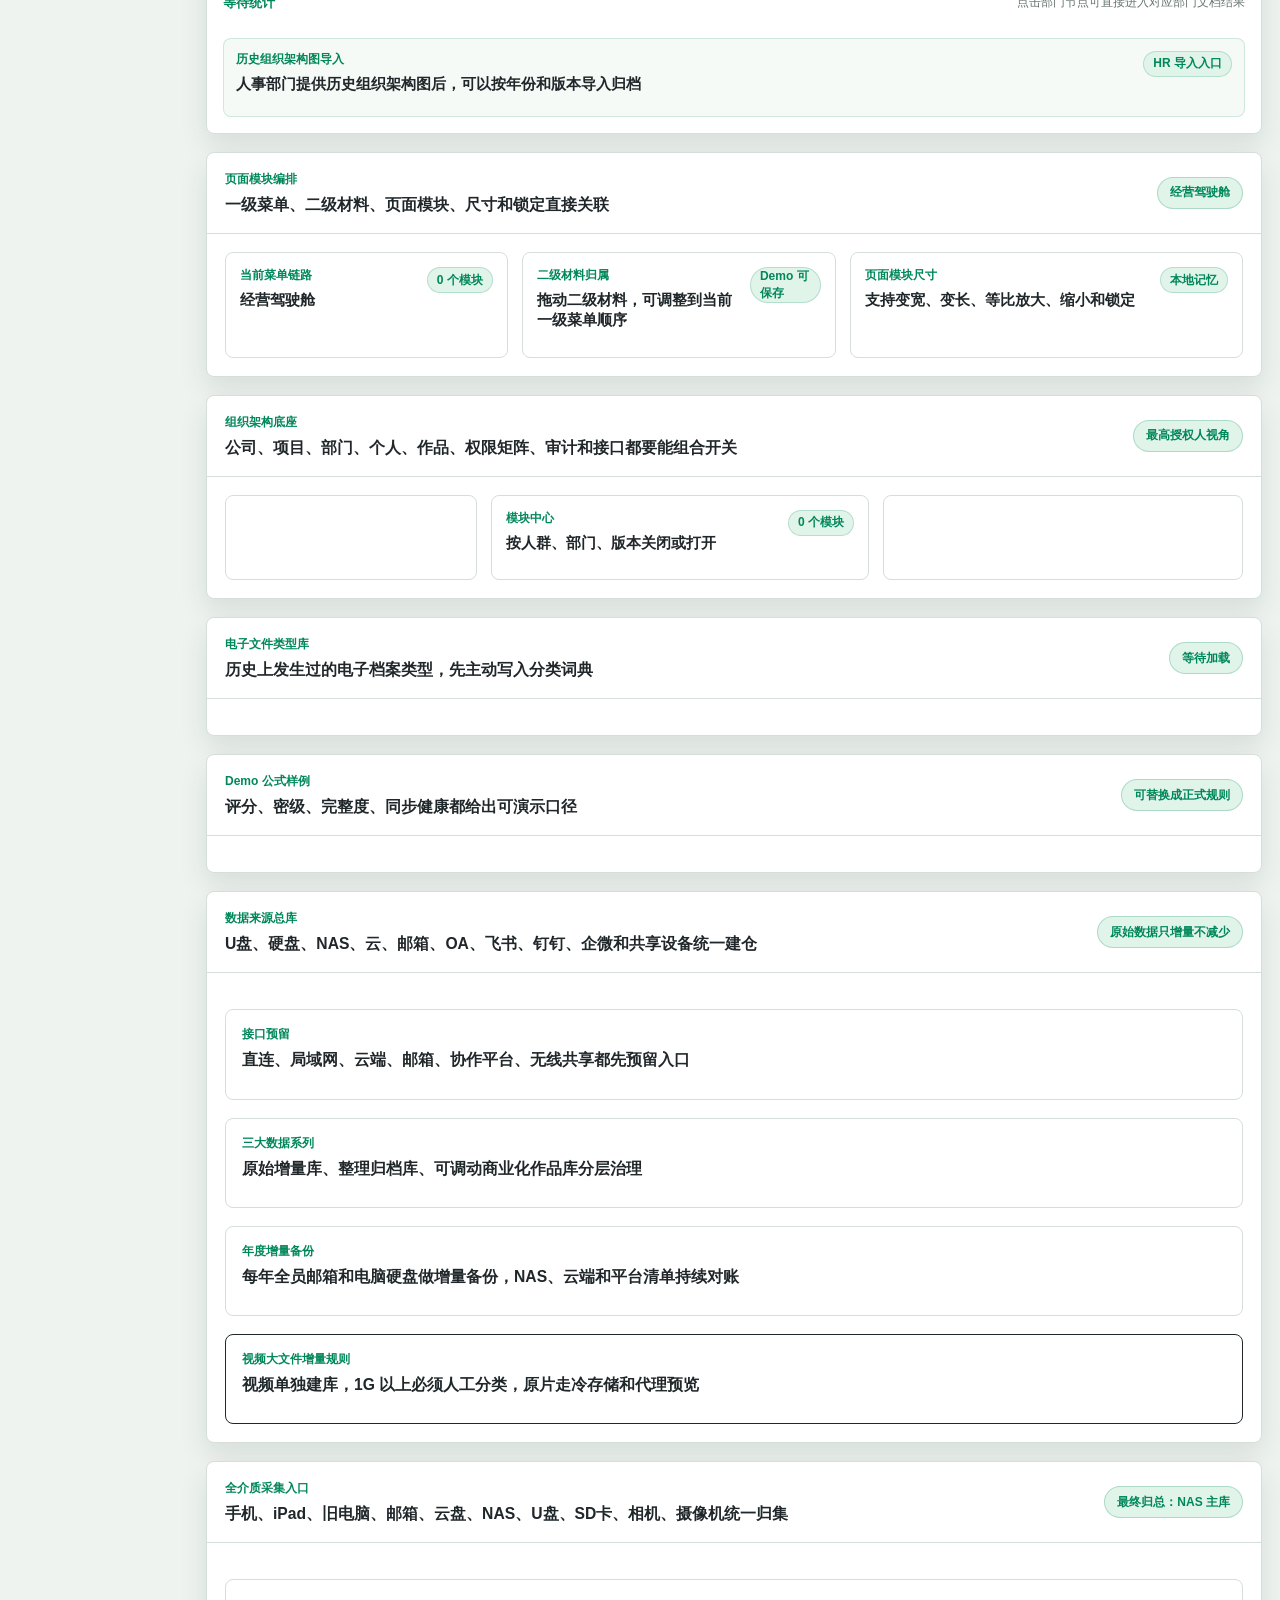
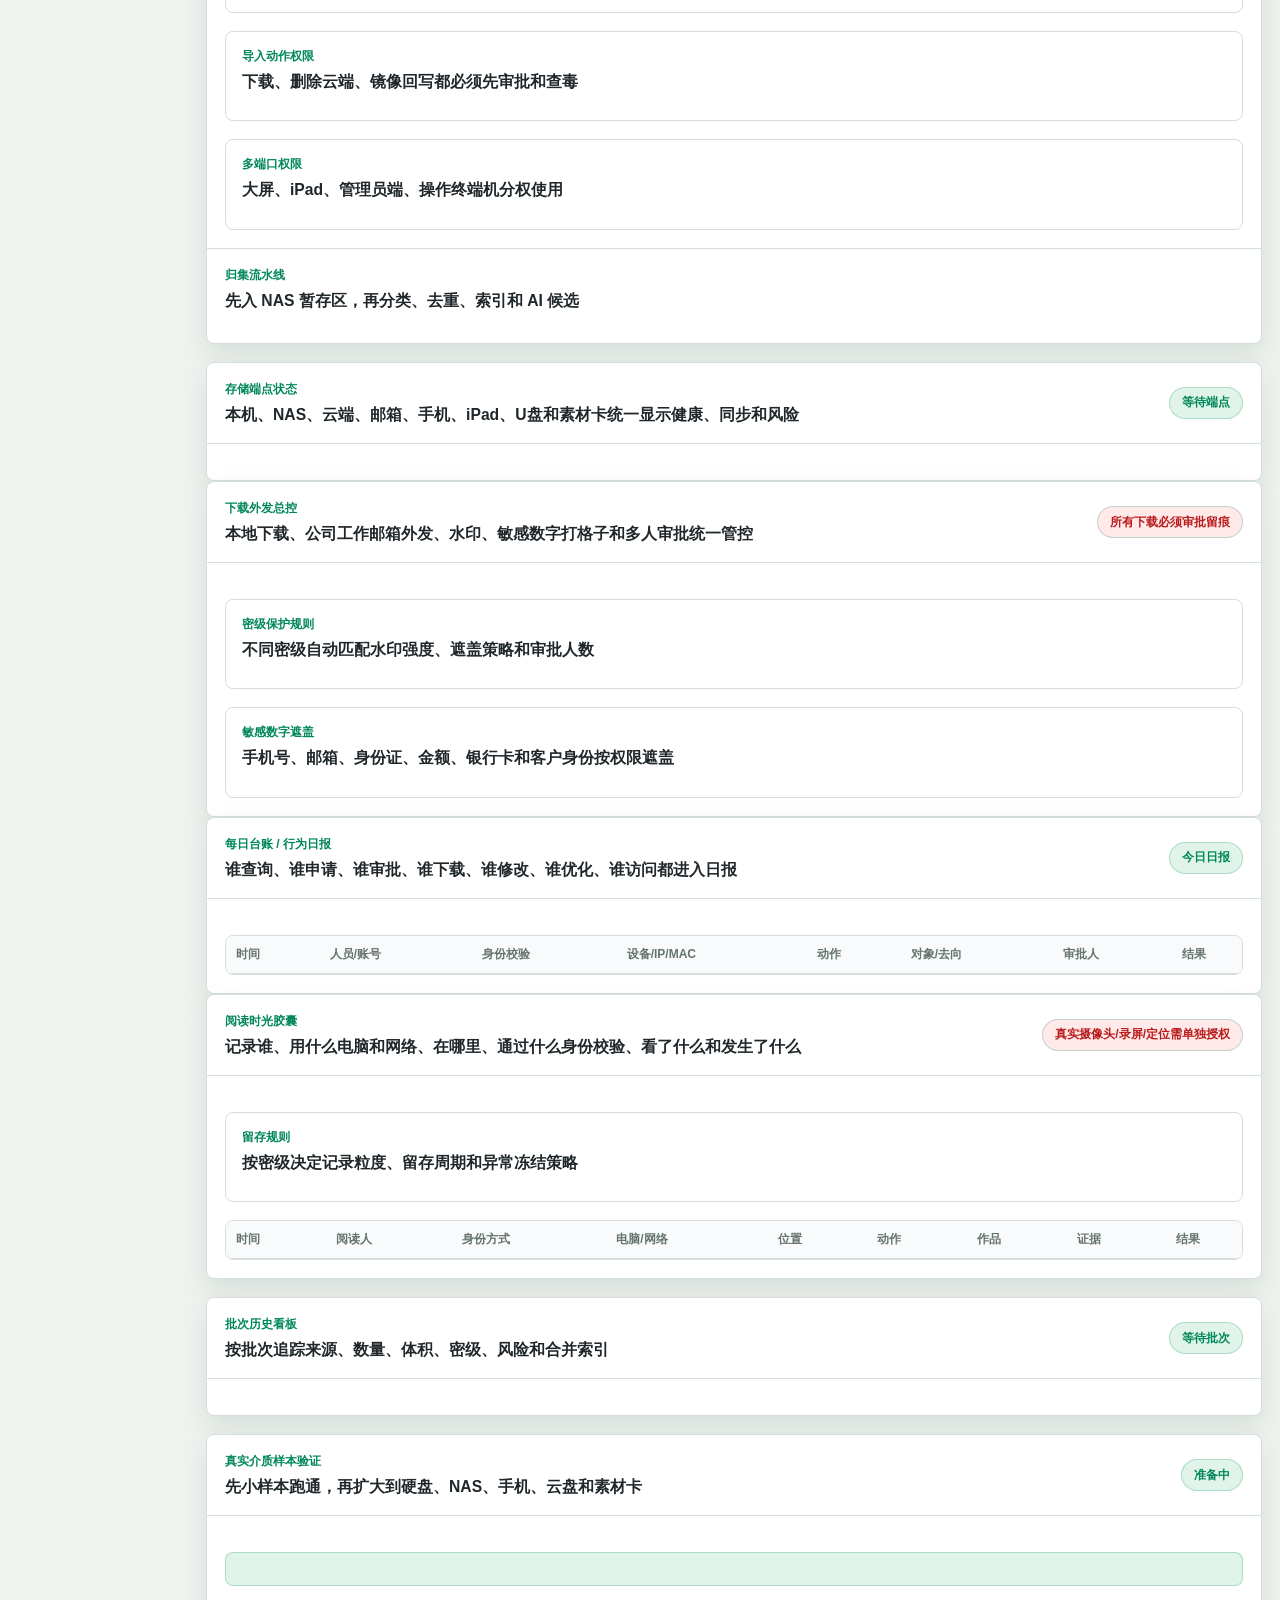
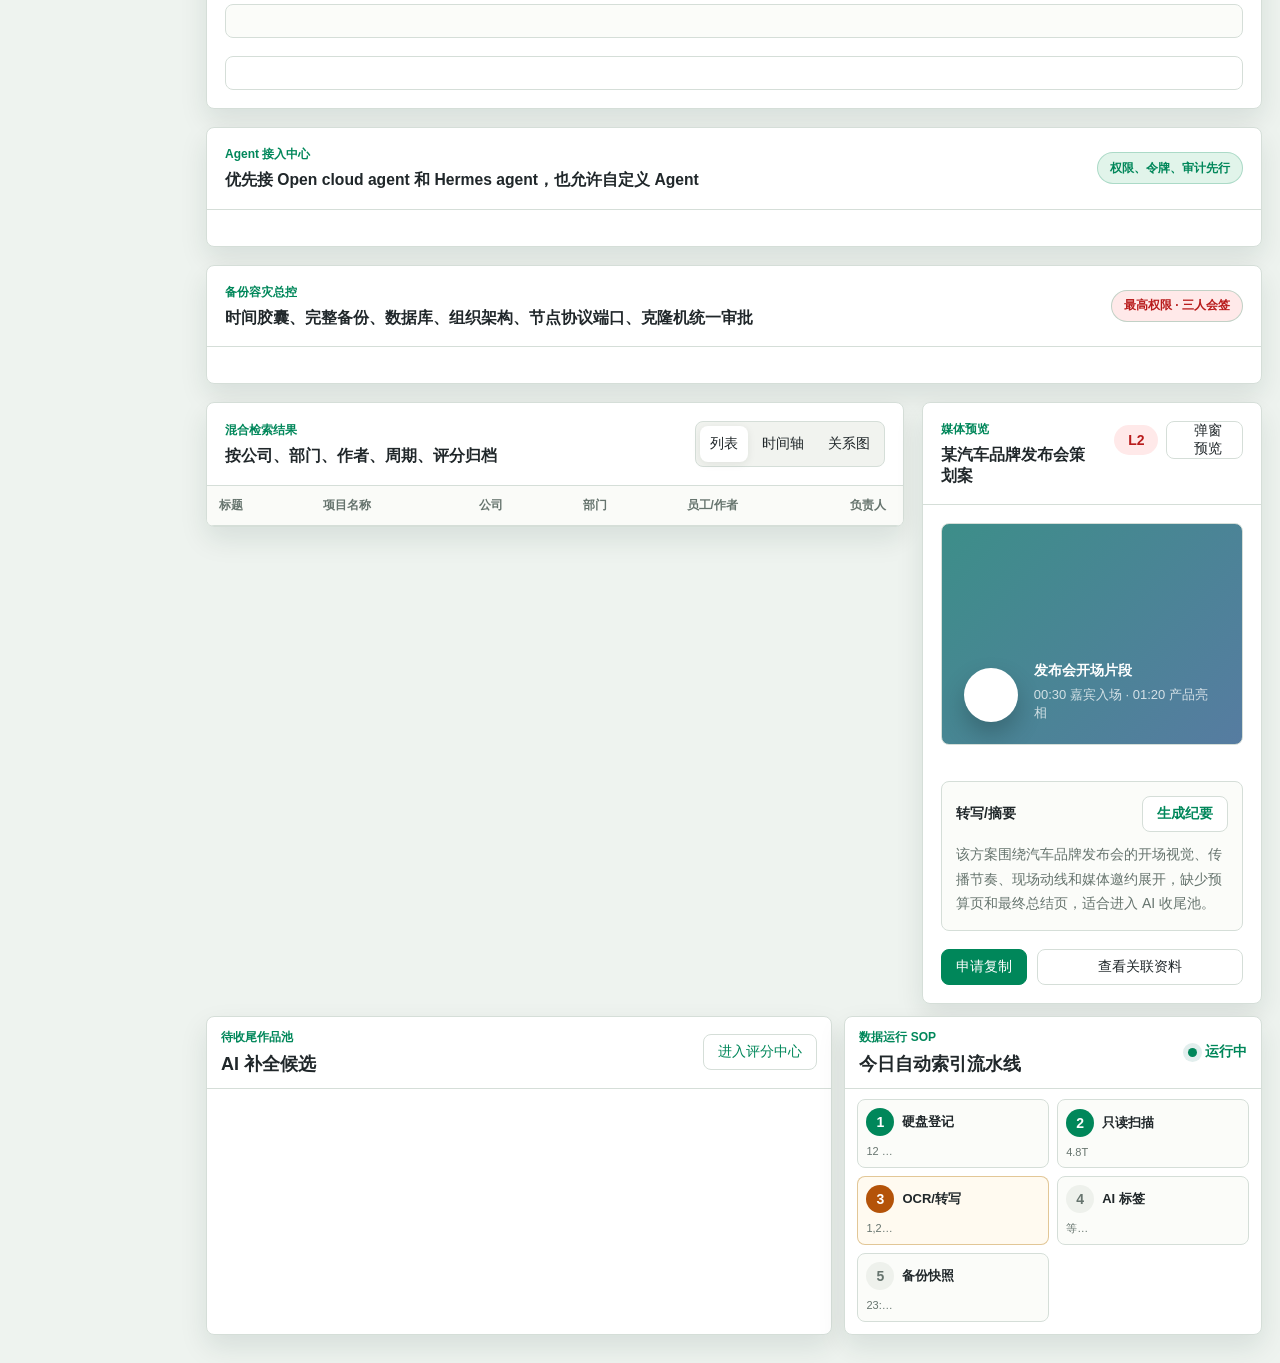
==== commit 9ede260c: "Start Vue responsive prototype refactor" ====
--- a/界面原型-v1/index.html
+++ b/界面原型-v1/index.html
@@ -88,6 +88,10 @@
               <i data-lucide="palette"></i>
               <span>界面设置</span>
             </button>
+            <a class="tool-button" href="/界面原型-vue/dist/index.html" title="打开 Vue 响应式重构版">
+              <i data-lucide="monitor"></i>
+              <span>Vue重构版</span>
+            </a>
             <button class="icon-button" type="button" aria-label="通知">
               <i data-lucide="bell"></i>
             </button>
